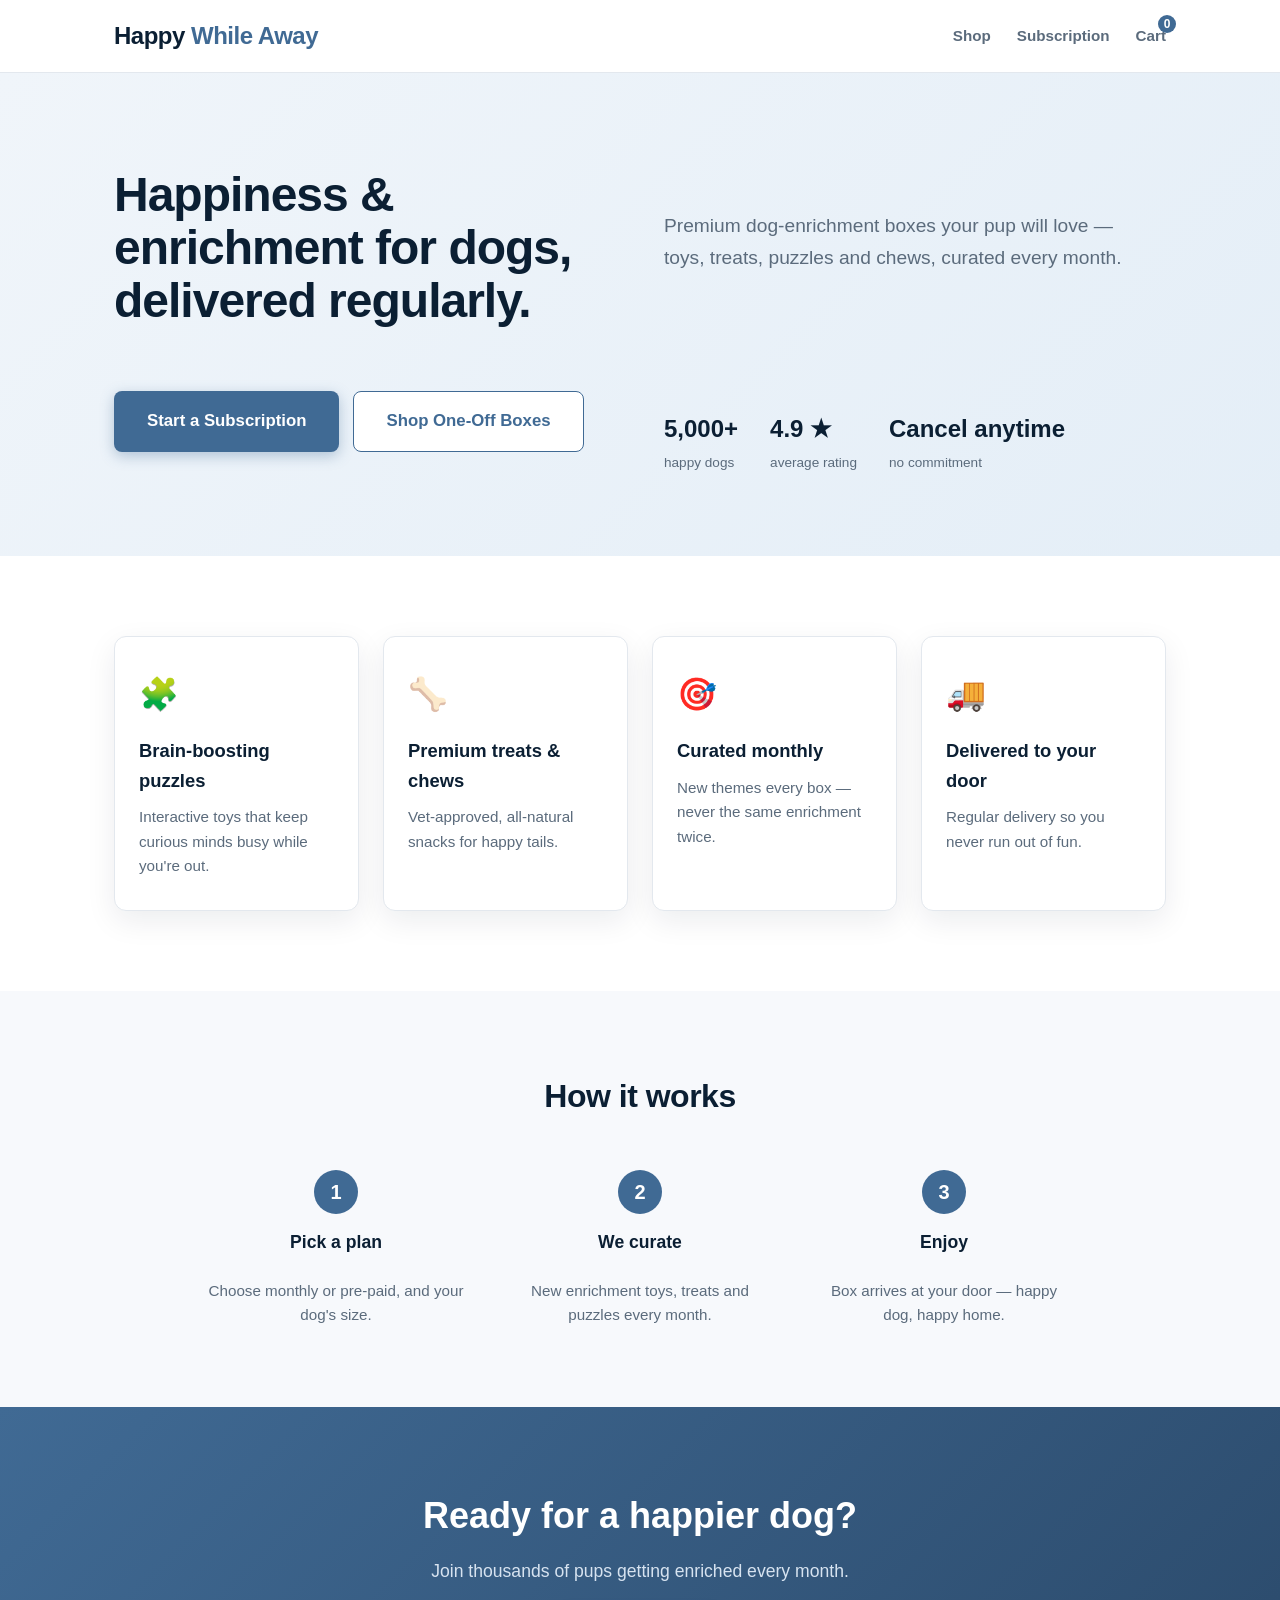
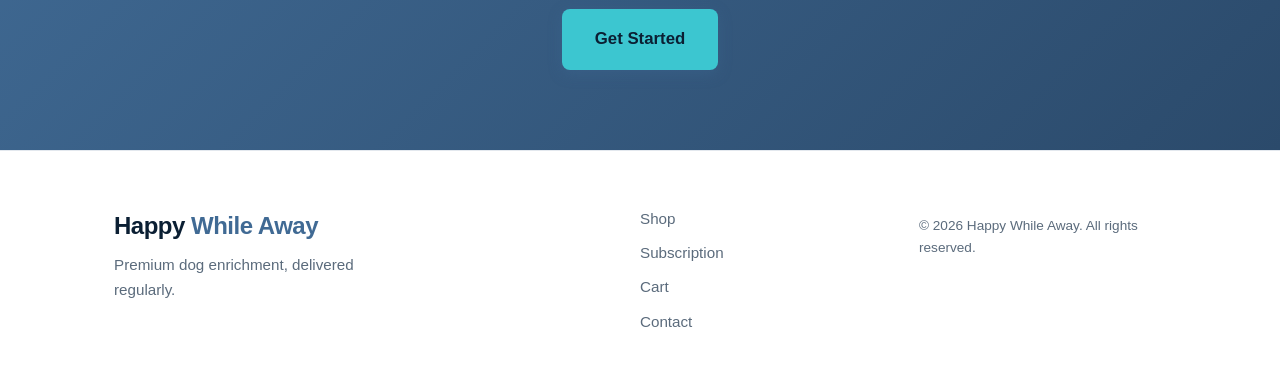
==== index.html @ de555816 "Initial website: Happy While Away dog enrichment e-commerce" ====
<!DOCTYPE html>
<html lang="en">
<head>
  <meta charset="UTF-8">
  <meta name="viewport" content="width=device-width, initial-scale=1.0">
  <title>Happy While Away | Premium Dog Enrichment Delivered</title>
  <link rel="stylesheet" href="css/style.css">
</head>
<body>
  <header class="site-header">
    <div class="container header-inner">
      <a href="index.html" class="brand">Happy <span class="brand-accent">While Away</span></a>
      <nav class="main-nav">
        <a href="shop.html">Shop</a>
        <a href="subscription.html">Subscription</a>
        <a href="cart.html" class="nav-cart" id="nav-cart">Cart <span id="cart-count">0</span></a>
        <button class="nav-toggle" id="nav-toggle" aria-label="Open menu">&#9776;</button>
      </nav>
    </div>
  </header>

  <section class="hero">
    <div class="container hero-inner">
      <h1>Happiness &amp; enrichment for dogs, delivered regularly.</h1>
      <p class="hero-sub">Premium dog-enrichment boxes your pup will love — toys, treats, puzzles and chews, curated every month.</p>
      <div class="hero-actions">
        <a href="subscription.html" class="btn btn-primary btn-large">Start a Subscription</a>
        <a href="shop.html" class="btn btn-outline btn-large">Shop One-Off Boxes</a>
      </div>
      <div class="hero-stats">
        <div><strong>5,000+</strong><span>happy dogs</span></div>
        <div><strong>4.9 ★</strong><span>average rating</span></div>
        <div><strong>Cancel anytime</strong><span>no commitment</span></div>
      </div>
    </div>
  </section>

  <section class="features">
    <div class="container">
      <div class="feature-grid">
        <div class="feature-card">
          <div class="feature-icon">🧩</div>
          <h3>Brain-boosting puzzles</h3>
          <p>Interactive toys that keep curious minds busy while you're out.</p>
        </div>
        <div class="feature-card">
          <div class="feature-icon">🦴</div>
          <h3>Premium treats &amp; chews</h3>
          <p>Vet-approved, all-natural snacks for happy tails.</p>
        </div>
        <div class="feature-card">
          <div class="feature-icon">🎯</div>
          <h3>Curated monthly</h3>
          <p>New themes every box — never the same enrichment twice.</p>
        </div>
        <div class="feature-card">
          <div class="feature-icon">🚚</div>
          <h3>Delivered to your door</h3>
          <p>Regular delivery so you never run out of fun.</p>
        </div>
      </div>
    </div>
  </section>

  <section class="how-it-works bg-light">
    <div class="container">
      <h2 class="section-title">How it works</h2>
      <div class="steps">
        <div class="step">
          <div class="step-num">1</div>
          <h3>Pick a plan</h3>
          <p>Choose monthly or pre-paid, and your dog's size.</p>
        </div>
        <div class="step">
          <div class="step-num">2</div>
          <h3>We curate</h3>
          <p>New enrichment toys, treats and puzzles every month.</p>
        </div>
        <div class="step">
          <div class="step-num">3</div>
          <h3>Enjoy</h3>
          <p>Box arrives at your door — happy dog, happy home.</p>
        </div>
      </div>
    </div>
  </section>

  <section class="cta-band">
    <div class="container cta-inner">
      <h2>Ready for a happier dog?</h2>
      <p>Join thousands of pups getting enriched every month.</p>
      <a href="subscription.html" class="btn btn-primary btn-large">Get Started</a>
    </div>
  </section>

  <footer class="site-footer">
    <div class="container footer-inner">
      <div class="footer-brand">
        <a href="index.html" class="brand">Happy <span class="brand-accent">While Away</span></a>
        <p>Premium dog enrichment, delivered regularly.</p>
      </div>
      <div class="footer-links">
        <div><a href="shop.html">Shop</a></div>
        <div><a href="subscription.html">Subscription</a></div>
        <div><a href="cart.html">Cart</a></div>
        <div><a href="#">Contact</a></div>
      </div>
      <div class="footer-copy">
        <p>&copy; 2026 Happy While Away. All rights reserved.</p>
      </div>
    </div>
  </footer>

  <script src="js/main.js"></script>
</body>
</html>
---- css/style.css ----
* { margin: 0; padding: 0; box-sizing: border-box; }
:root { --brand:#406a94; --brand-dark:#2b4a6b; --accent:#3cc6d0; --ink:#0b1f33; --muted:#5b6b7c; --bg:#f7f9fc; --card:#ffffff; --line:#e3e8ee; --success:#2e7d32; --radius:12px; --shadow:0 10px 30px rgba(11,31,51,0.08); }
html { scroll-behavior: smooth; }
body { font-family: -apple-system, BlinkMacSystemFont, "Segoe UI", Roboto, "Helvetica Neue", Arial, sans-serif; color: var(--ink); background: #fff; line-height: 1.6; }
a { color: inherit; text-decoration: none; }
.container { max-width: 1100px; margin: 0 auto; padding: 0 24px; }
.btn { display: inline-flex; align-items: center; justify-content: center; gap: 8px; padding: 14px 26px; border-radius: 8px; font-weight: 700; font-size: 1rem; cursor: pointer; border: 1px solid transparent; transition: transform .15s, box-shadow .15s, opacity .15s; }
.btn:active { transform: translateY(1px); }
.btn-primary { background: var(--brand); color: #fff; box-shadow: 0 4px 14px rgba(64,106,148,0.35); }
.btn-primary:hover { background: var(--brand-dark); }
.btn-outline { background: #fff; color: var(--brand); border-color: var(--brand); }
.btn-outline:hover { background: #eef2f7; }
.btn-large { padding: 16px 32px; font-size: 1.05rem; }

.site-header { position: sticky; top: 0; z-index: 50; background: rgba(255,255,255,0.92); backdrop-filter: blur(8px); border-bottom: 1px solid var(--line); }
.header-inner { display: flex; align-items: center; justify-content: space-between; height: 72px; }
.brand { font-size: 1.5rem; font-weight: 800; color: var(--ink); letter-spacing: -0.5px; }
.brand-accent { color: var(--brand); }
.main-nav { display: flex; align-items: center; gap: 26px; }
.main-nav a { font-weight: 600; font-size: 0.95rem; color: var(--muted); }
.main-nav a:hover { color: var(--brand); }
.nav-cart { font-weight: 700; color: var(--ink); position: relative; }
.nav-cart #cart-count { position: absolute; top: -9px; right: -10px; background: var(--brand); color: #fff; font-size: 0.75rem; width: 18px; height: 18px; border-radius: 50%; display: grid; place-items: center; font-weight: 800; }
.nav-toggle { display: none; background: none; border: none; font-size: 1.5rem; color: var(--ink); cursor: pointer; }

.hero { padding: 96px 0 64px; background: linear-gradient(135deg, #f0f5fa 0%, #e4eef7 100%); }
.hero-inner { display: grid; grid-template-columns: 1fr 1fr; gap: 48px; align-items: center; }
.hero h1 { font-size: 3rem; line-height: 1.1; font-weight: 800; letter-spacing: -1px; margin-bottom: 16px; }
.hero-sub { font-size: 1.2rem; color: var(--muted); max-width: 480px; margin-bottom: 28px; line-height: 1.7; }
.hero-actions { display: flex; gap: 14px; flex-wrap: wrap; margin-bottom: 40px; }
.hero-stats { display: flex; gap: 32px; }
.hero-stats div { display: flex; flex-direction: column; gap: 4px; }
.hero-stats strong { font-size: 1.5rem; color: var(--ink); }
.hero-stats span { font-size: 0.85rem; color: var(--muted); }

.features { padding: 80px 0; }
.feature-grid { display: grid; grid-template-columns: repeat(auto-fit, minmax(220px, 1fr)); gap: 24px; }
.feature-card { background: var(--card); border: 1px solid var(--line); border-radius: var(--radius); padding: 32px 24px; box-shadow: var(--shadow); }
.feature-icon { font-size: 2rem; margin-bottom: 16px; }
.feature-card h3 { font-size: 1.15rem; margin-bottom: 10px; color: var(--ink); }
.feature-card p { font-size: 0.95rem; color: var(--muted); }

.section-title { font-size: 2rem; font-weight: 800; text-align: center; margin-bottom: 48px; letter-spacing: -0.5px; }
.how-it-works { background: var(--bg); padding: 80px 0; }
.steps { display: flex; gap: 24px; justify-content: center; flex-wrap: wrap; }
.step { display: flex; flex-direction: column; align-items: center; gap: 14px; max-width: 280px; text-align: center; padding: 0 12px; }
.step-num { width: 44px; height: 44px; border-radius: 50%; background: var(--brand); color: #fff; display: grid; place-items: center; font-weight: 800; font-size: 1.25rem; }
.step h3 { font-size: 1.1rem; margin-bottom: 8px; color: var(--ink); }
.step p { font-size: 0.95rem; color: var(--muted); }

.cta-band { padding: 80px 0; text-align: center; background: linear-gradient(135deg, var(--brand) 0%, var(--brand-dark) 100%); color: #fff; }
.cta-band h2 { font-size: 2.25rem; font-weight: 800; margin-bottom: 12px; }
.cta-band p { font-size: 1.1rem; color: #d7e3f0; margin-bottom: 24px; }
.cta-band .btn { background: var(--accent); color: var(--ink); }
.cta-band .btn:hover { background: #34b3b8; }

.site-footer { padding: 56px 0 32px; border-top: 1px solid var(--line); color: var(--muted); }
.footer-inner { display: grid; grid-template-columns: 2fr 1fr 1fr; gap: 32px; }
.footer-brand .brand { font-size: 1.5rem; font-weight: 800; color: var(--ink); margin-bottom: 8px; display: inline-block; }
.footer-brand p { font-size: 0.95rem; color: var(--muted); max-width: 260px; }
.footer-links a { display: block; font-size: 0.95rem; margin-bottom: 10px; color: var(--muted); }
.footer-links a:hover { color: var(--brand); }
.footer-copy { font-size: 0.85rem; color: var(--muted); margin-top: 8px; }

@media (max-width: 768px) {
  .hero-inner { grid-template-columns: 1fr; gap: 32px; text-align: center; }
  .hero h1 { font-size: 2.25rem; }
  .hero-sub { margin: 0 auto 22px; }
  .hero-actions { justify-content: center; }
  .hero-stats { justify-content: center; gap: 24px; }
  .main-nav { position: fixed; inset: 72px 0 0 40%; background: #fff; border-bottom: 1px solid var(--line); border-right: 1px solid var(--line); box-shadow: var(--shadow); flex-direction: column; padding: 32px 24px; gap: 18px; transform: translateX(100%); transition: transform .25s; z-index: 60; }
  .main-nav.open { transform: translateX(0); }
  .nav-toggle { display: block; }
  .footer-inner { grid-template-columns: 1fr; gap: 28px; text-align: center; }
  .footer-brand { text-align: center; }
  .footer-links { display: flex; flex-direction: column; gap: 8px; align-items: center; }
  .footer-links a { display: inline; margin: 0 8px; }
}
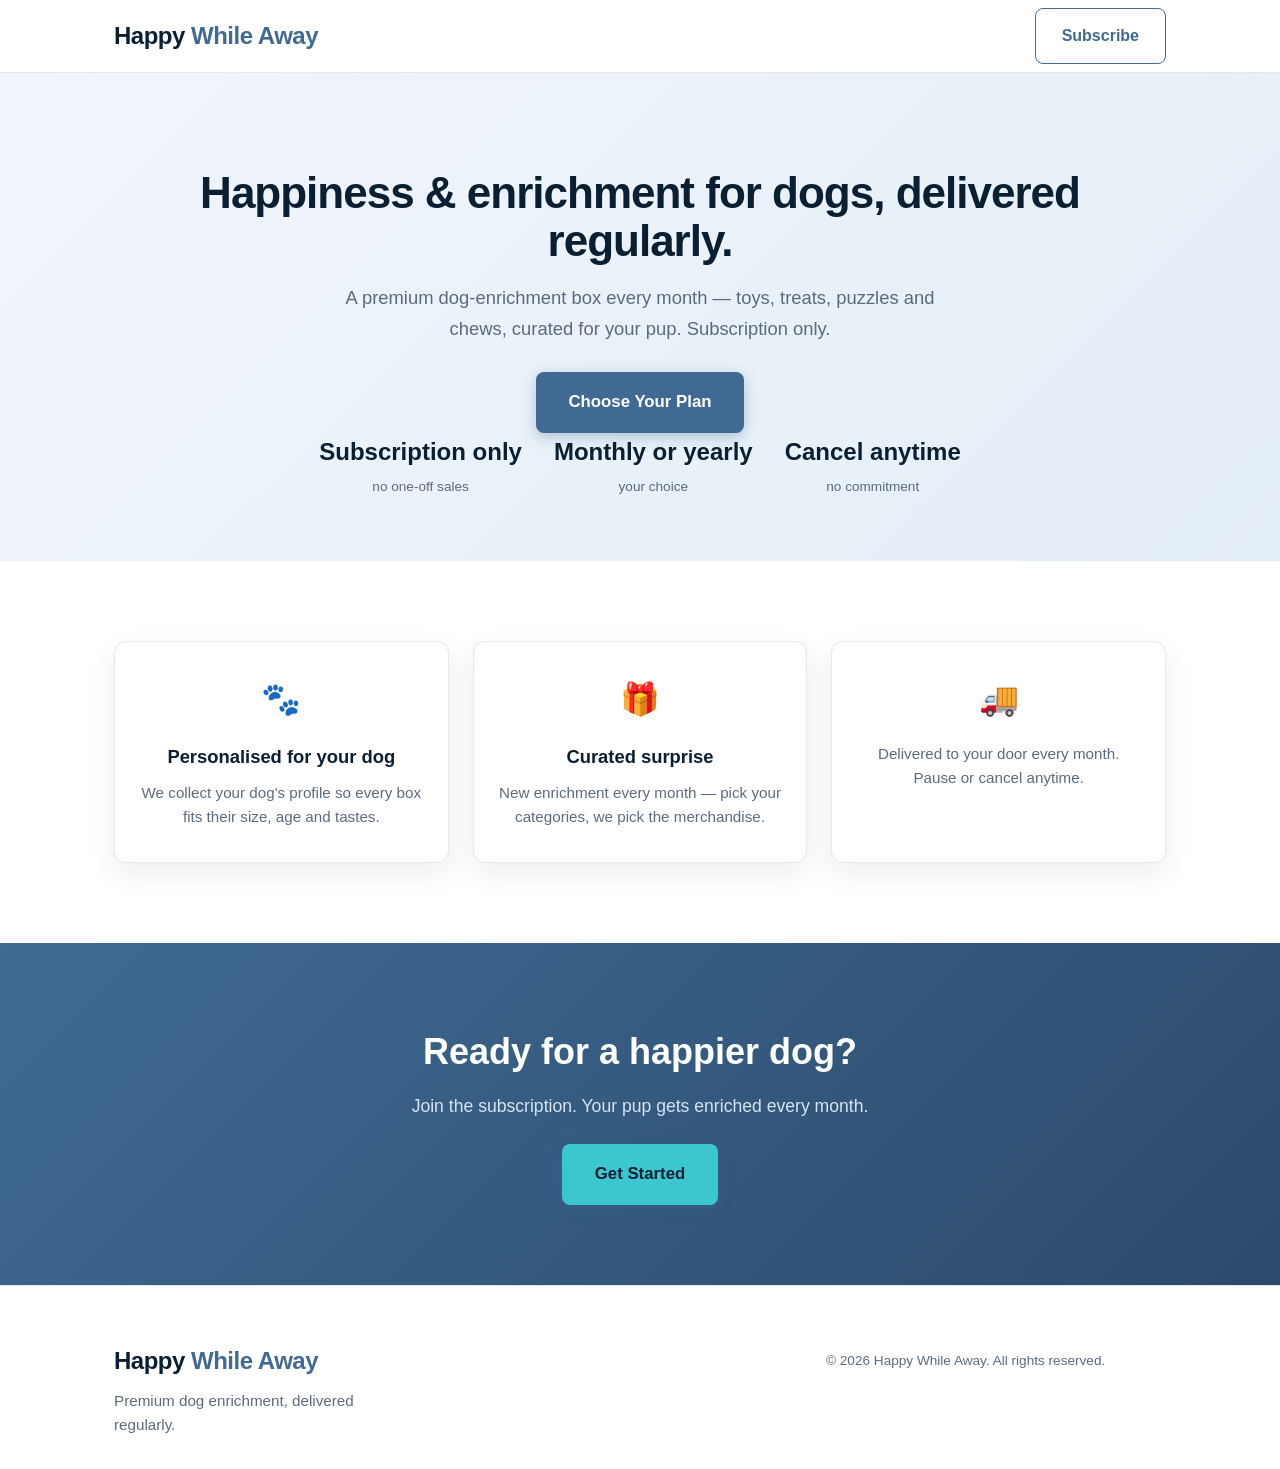
==== commit 8741c190: "Subscription-only dog enrichment e-commerce with plans, build-your-own box, and profile collection" ====
--- a/index.html
+++ b/index.html
@@ -3,33 +3,25 @@
 <head>
   <meta charset="UTF-8">
   <meta name="viewport" content="width=device-width, initial-scale=1.0">
-  <title>Happy While Away | Premium Dog Enrichment Delivered</title>
+  <title>Happy While Away | Dog Enrichment Subscription</title>
   <link rel="stylesheet" href="css/style.css">
 </head>
 <body>
   <header class="site-header">
     <div class="container header-inner">
       <a href="index.html" class="brand">Happy <span class="brand-accent">While Away</span></a>
-      <nav class="main-nav">
-        <a href="shop.html">Shop</a>
-        <a href="subscription.html">Subscription</a>
-        <a href="cart.html" class="nav-cart" id="nav-cart">Cart <span id="cart-count">0</span></a>
-        <button class="nav-toggle" id="nav-toggle" aria-label="Open menu">&#9776;</button>
-      </nav>
+      <a href="subscription.html" class="btn btn-outline">Subscribe</a>
     </div>
   </header>
 
   <section class="hero">
     <div class="container hero-inner">
       <h1>Happiness &amp; enrichment for dogs, delivered regularly.</h1>
-      <p class="hero-sub">Premium dog-enrichment boxes your pup will love — toys, treats, puzzles and chews, curated every month.</p>
-      <div class="hero-actions">
-        <a href="subscription.html" class="btn btn-primary btn-large">Start a Subscription</a>
-        <a href="shop.html" class="btn btn-outline btn-large">Shop One-Off Boxes</a>
-      </div>
+      <p class="hero-sub">A premium dog-enrichment box every month — toys, treats, puzzles and chews, curated for your pup. Subscription only.</p>
+      <a href="subscription.html" class="btn btn-primary btn-large">Choose Your Plan</a>
       <div class="hero-stats">
-        <div><strong>5,000+</strong><span>happy dogs</span></div>
-        <div><strong>4.9 ★</strong><span>average rating</span></div>
+        <div><strong>Subscription only</strong><span>no one-off sales</span></div>
+        <div><strong>Monthly or yearly</strong><span>your choice</span></div>
         <div><strong>Cancel anytime</strong><span>no commitment</span></div>
       </div>
     </div>
@@ -39,47 +31,18 @@
     <div class="container">
       <div class="feature-grid">
         <div class="feature-card">
-          <div class="feature-icon">🧩</div>
-          <h3>Brain-boosting puzzles</h3>
-          <p>Interactive toys that keep curious minds busy while you're out.</p>
+          <div class="feature-icon">🐾</div>
+          <h3>Personalised for your dog</h3>
+          <p>We collect your dog's profile so every box fits their size, age and tastes.</p>
         </div>
         <div class="feature-card">
-          <div class="feature-icon">🦴</div>
-          <h3>Premium treats &amp; chews</h3>
-          <p>Vet-approved, all-natural snacks for happy tails.</p>
-        </div>
-        <div class="feature-card">
-          <div class="feature-icon">🎯</div>
-          <h3>Curated monthly</h3>
-          <p>New themes every box — never the same enrichment twice.</p>
+          <div class="feature-icon">🎁</div>
+          <h3>Curated surprise</h3>
+          <p>New enrichment every month — pick your categories, we pick the merchandise.</p>
         </div>
         <div class="feature-card">
           <div class="feature-icon">🚚</div>
-          <h3>Delivered to your door</h3>
-          <p>Regular delivery so you never run out of fun.</p>
-        </div>
-      </div>
-    </div>
-  </section>
-
-  <section class="how-it-works bg-light">
-    <div class="container">
-      <h2 class="section-title">How it works</h2>
-      <div class="steps">
-        <div class="step">
-          <div class="step-num">1</div>
-          <h3>Pick a plan</h3>
-          <p>Choose monthly or pre-paid, and your dog's size.</p>
-        </div>
-        <div class="step">
-          <div class="step-num">2</div>
-          <h3>We curate</h3>
-          <p>New enrichment toys, treats and puzzles every month.</p>
-        </div>
-        <div class="step">
-          <div class="step-num">3</div>
-          <h3>Enjoy</h3>
-          <p>Box arrives at your door — happy dog, happy home.</p>
+          <p>Delivered to your door every month. Pause or cancel anytime.</p>
         </div>
       </div>
     </div>
@@ -88,7 +51,7 @@
   <section class="cta-band">
     <div class="container cta-inner">
       <h2>Ready for a happier dog?</h2>
-      <p>Join thousands of pups getting enriched every month.</p>
+      <p>Join the subscription. Your pup gets enriched every month.</p>
       <a href="subscription.html" class="btn btn-primary btn-large">Get Started</a>
     </div>
   </section>
@@ -99,18 +62,10 @@
         <a href="index.html" class="brand">Happy <span class="brand-accent">While Away</span></a>
         <p>Premium dog enrichment, delivered regularly.</p>
       </div>
-      <div class="footer-links">
-        <div><a href="shop.html">Shop</a></div>
-        <div><a href="subscription.html">Subscription</a></div>
-        <div><a href="cart.html">Cart</a></div>
-        <div><a href="#">Contact</a></div>
-      </div>
       <div class="footer-copy">
         <p>&copy; 2026 Happy While Away. All rights reserved.</p>
       </div>
     </div>
   </footer>
-
-  <script src="js/main.js"></script>
 </body>
 </html>
--- a/css/style.css
+++ b/css/style.css
@@ -16,38 +16,25 @@
 .header-inner { display: flex; align-items: center; justify-content: space-between; height: 72px; }
 .brand { font-size: 1.5rem; font-weight: 800; color: var(--ink); letter-spacing: -0.5px; }
 .brand-accent { color: var(--brand); }
-.main-nav { display: flex; align-items: center; gap: 26px; }
-.main-nav a { font-weight: 600; font-size: 0.95rem; color: var(--muted); }
-.main-nav a:hover { color: var(--brand); }
-.nav-cart { font-weight: 700; color: var(--ink); position: relative; }
-.nav-cart #cart-count { position: absolute; top: -9px; right: -10px; background: var(--brand); color: #fff; font-size: 0.75rem; width: 18px; height: 18px; border-radius: 50%; display: grid; place-items: center; font-weight: 800; }
-.nav-toggle { display: none; background: none; border: none; font-size: 1.5rem; color: var(--ink); cursor: pointer; }
 
 .hero { padding: 96px 0 64px; background: linear-gradient(135deg, #f0f5fa 0%, #e4eef7 100%); }
-.hero-inner { display: grid; grid-template-columns: 1fr 1fr; gap: 48px; align-items: center; }
-.hero h1 { font-size: 3rem; line-height: 1.1; font-weight: 800; letter-spacing: -1px; margin-bottom: 16px; }
-.hero-sub { font-size: 1.2rem; color: var(--muted); max-width: 480px; margin-bottom: 28px; line-height: 1.7; }
-.hero-actions { display: flex; gap: 14px; flex-wrap: wrap; margin-bottom: 40px; }
-.hero-stats { display: flex; gap: 32px; }
+.hero-inner { text-align: center; }
+.hero h1 { font-size: 2.75rem; line-height: 1.1; font-weight: 800; letter-spacing: -1px; margin-bottom: 16px; }
+.hero-sub { font-size: 1.15rem; color: var(--muted); max-width: 640px; margin: 0 auto 28px; line-height: 1.7; }
+.hero-actions { display: flex; gap: 14px; justify-content: center; flex-wrap: wrap; margin-bottom: 40px; }
+.hero-stats { display: flex; gap: 32px; justify-content: center; flex-wrap: wrap; }
 .hero-stats div { display: flex; flex-direction: column; gap: 4px; }
 .hero-stats strong { font-size: 1.5rem; color: var(--ink); }
 .hero-stats span { font-size: 0.85rem; color: var(--muted); }
 
 .features { padding: 80px 0; }
-.feature-grid { display: grid; grid-template-columns: repeat(auto-fit, minmax(220px, 1fr)); gap: 24px; }
-.feature-card { background: var(--card); border: 1px solid var(--line); border-radius: var(--radius); padding: 32px 24px; box-shadow: var(--shadow); }
+.feature-grid { display: grid; grid-template-columns: repeat(auto-fit, minmax(240px, 1fr)); gap: 24px; }
+.feature-card { background: var(--card); border: 1px solid var(--line); border-radius: var(--radius); padding: 32px 24px; box-shadow: var(--shadow); text-align: center; }
 .feature-icon { font-size: 2rem; margin-bottom: 16px; }
 .feature-card h3 { font-size: 1.15rem; margin-bottom: 10px; color: var(--ink); }
 .feature-card p { font-size: 0.95rem; color: var(--muted); }
 
 .section-title { font-size: 2rem; font-weight: 800; text-align: center; margin-bottom: 48px; letter-spacing: -0.5px; }
-.how-it-works { background: var(--bg); padding: 80px 0; }
-.steps { display: flex; gap: 24px; justify-content: center; flex-wrap: wrap; }
-.step { display: flex; flex-direction: column; align-items: center; gap: 14px; max-width: 280px; text-align: center; padding: 0 12px; }
-.step-num { width: 44px; height: 44px; border-radius: 50%; background: var(--brand); color: #fff; display: grid; place-items: center; font-weight: 800; font-size: 1.25rem; }
-.step h3 { font-size: 1.1rem; margin-bottom: 8px; color: var(--ink); }
-.step p { font-size: 0.95rem; color: var(--muted); }
-
 .cta-band { padding: 80px 0; text-align: center; background: linear-gradient(135deg, var(--brand) 0%, var(--brand-dark) 100%); color: #fff; }
 .cta-band h2 { font-size: 2.25rem; font-weight: 800; margin-bottom: 12px; }
 .cta-band p { font-size: 1.1rem; color: #d7e3f0; margin-bottom: 24px; }
@@ -55,24 +42,82 @@
 .cta-band .btn:hover { background: #34b3b8; }
 
 .site-footer { padding: 56px 0 32px; border-top: 1px solid var(--line); color: var(--muted); }
-.footer-inner { display: grid; grid-template-columns: 2fr 1fr 1fr; gap: 32px; }
+.footer-inner { display: grid; grid-template-columns: 2fr 1fr; gap: 32px; }
 .footer-brand .brand { font-size: 1.5rem; font-weight: 800; color: var(--ink); margin-bottom: 8px; display: inline-block; }
 .footer-brand p { font-size: 0.95rem; color: var(--muted); max-width: 260px; }
-.footer-links a { display: block; font-size: 0.95rem; margin-bottom: 10px; color: var(--muted); }
-.footer-links a:hover { color: var(--brand); }
 .footer-copy { font-size: 0.85rem; color: var(--muted); margin-top: 8px; }
 
+/* Subscription page */
+.sub-hero { background: var(--bg); padding: 56px 0 40px; text-align: center; }
+.sub-hero h1 { font-size: 2rem; font-weight: 800; margin-bottom: 8px; letter-spacing: -0.5px; }
+.sub-hero p { color: var(--muted); font-size: 1.05rem; }
+
+.plans { padding: 64px 0; }
+.plan-toggle { display: flex; gap: 10px; justify-content: center; margin-bottom: 32px; }
+.plan-toggle button { padding: 8px 16px; border: 1px solid var(--line); background: #fff; border-radius: 6px; font-size: 0.9rem; cursor: pointer; color: var(--muted); font-weight: 600; }
+.plan-toggle button.active { background: var(--brand); color: #fff; border-color: var(--brand); }
+
+.plan-grid { display: grid; grid-template-columns: repeat(auto-fit, minmax(260px, 1fr)); gap: 24px; margin-bottom: 64px; }
+.plan-card { border: 1px solid var(--line); border-radius: var(--radius); padding: 28px 22px; background: var(--card); box-shadow: var(--shadow); display: flex; flex-direction: column; }
+.plan-card.featured { border-color: var(--brand); background: #f0f5fa; position: relative; }
+.plan-card .badge { position: absolute; top: -10px; left: 20px; background: var(--brand); color: #fff; font-size: 0.75rem; font-weight: 800; padding: 4px 10px; border-radius: 20px; text-transform: uppercase; letter-spacing: 0.5px; }
+.plan-header { margin-bottom: 16px; }
+.plan-name { font-size: 1.25rem; font-weight: 800; color: var(--ink); }
+.plan-price { font-size: 1.75rem; font-weight: 800; color: var(--brand); margin: 6px 0 2px; }
+.plan-period { font-size: 0.85rem; color: var(--muted); }
+.plan-desc { font-size: 0.9rem; color: var(--muted); margin-bottom: 16px; flex: 1; }
+.plan-features { list-style: none; padding: 0; margin: 16px 0 22px; }
+.plan-features li { font-size: 0.88rem; color: var(--ink); margin-bottom: 6px; padding-left: 20px; position: relative; }
+.plan-features li:before { content: "✓"; position: absolute; left: 0; color: var(--brand); font-weight: 800; }
+.plan-btn { width: 100%; }
+
+/* Build your own */
+.build-your-own { padding: 64px 0; background: var(--bg); }
+.byo-header { text-align: center; margin-bottom: 32px; }
+.byo-header h2 { font-size: 1.75rem; font-weight: 800; margin-bottom: 10px; }
+.byo-header p { color: var(--muted); }
+.byo-price { font-size: 1.5rem; font-weight: 800; color: var(--brand); text-align: center; margin-bottom: 8px; }
+.byo-rules { text-align: center; color: var(--muted); font-size: 0.9rem; margin-bottom: 32px; }
+.categories { display: grid; grid-template-columns: repeat(auto-fit, minmax(200px, 1fr)); gap: 16px; margin-bottom: 24px; }
+.category { border: 2px solid var(--line); border-radius: var(--radius); padding: 20px 16px; text-align: center; cursor: pointer; transition: all .15s; background: #fff; }
+.category input { display: none; }
+.category.selected { border-color: var(--brand); background: #eef6fb; }
+.category.selected .cat-name { color: var(--brand); }
+.cat-icon { font-size: 2rem; margin-bottom: 10px; display: block; }
+.cat-name { font-weight: 800; font-size: 1.1rem; color: var(--ink); display: block; margin-bottom: 6px; }
+.cat-desc { font-size: 0.85rem; color: var(--muted); }
+.byo-count { text-align: center; color: var(--brand-dark); font-weight: 700; margin-bottom: 20px; }
+
+/* Profile form */
+.profile { padding: 64px 0; }
+.profile-card { max-width: 700px; margin: 0 auto; background: var(--card); border: 1px solid var(--line); border-radius: var(--radius); padding: 32px; box-shadow: var(--shadow); }
+.form-section { margin-bottom: 28px; }
+.form-section h3 { font-size: 1.15rem; font-weight: 800; margin-bottom: 16px; color: var(--ink); display: flex; align-items: center; gap: 8px; }
+.form-grid { display: grid; grid-template-columns: repeat(auto-fit, minmax(200px, 1fr)); gap: 14px; }
+.form-field { display: flex; flex-direction: column; gap: 6px; }
+.form-field label { font-size: 0.88rem; font-weight: 700; color: var(--ink); }
+.form-field input, .form-field select, .form-field textarea { padding: 11px 14px; border: 1px solid var(--line); border-radius: 8px; font-size: 0.95rem; color: var(--ink); background: #fff; }
+.form-field input:focus, .form-field select:focus, .form-field textarea:focus { outline: none; border-color: var(--brand); }
+.form-field.full { grid-column: 1 / -1; }
+.form-field textarea { resize: vertical; min-height: 90px; }
+.hint { font-size: 0.8rem; color: var(--muted); margin-top: 4px; }
+
+.submit-bar { text-align: center; margin-top: 34px; }
+#subscribe-btn { width: auto; }
+
+.order-success { text-align: center; padding: 40px 20px; }
+.order-success .success-icon { font-size: 3rem; margin-bottom: 16px; display: block; }
+.order-success h2 { font-size: 1.75rem; font-weight: 800; margin-bottom: 10px; }
+.order-success p { color: var(--muted); margin-bottom: 24px; }
+.order-summary { background: #f0f7fb; border: 1px solid var(--line); border-radius: var(--radius); padding: 22px; max-width: 480px; margin: 0 auto 24px; }
+.order-summary .row { display: flex; justify-content: space-between; padding: 8px 0; border-bottom: 1px solid var(--line); font-size: 0.95rem; color: var(--ink); }
+.order-summary .row:last-child { border: none; font-weight: 800; font-size: 1.05rem; color: var(--brand); margin-top: 8px; padding-top: 10px; border-top: 1px solid var(--line); }
+
+.error-msg { color: #d32f2f; font-size: 0.9rem; margin-top: 8px; display: none; }
+
 @media (max-width: 768px) {
-  .hero-inner { grid-template-columns: 1fr; gap: 32px; text-align: center; }
-  .hero h1 { font-size: 2.25rem; }
-  .hero-sub { margin: 0 auto 22px; }
-  .hero-actions { justify-content: center; }
-  .hero-stats { justify-content: center; gap: 24px; }
-  .main-nav { position: fixed; inset: 72px 0 0 40%; background: #fff; border-bottom: 1px solid var(--line); border-right: 1px solid var(--line); box-shadow: var(--shadow); flex-direction: column; padding: 32px 24px; gap: 18px; transform: translateX(100%); transition: transform .25s; z-index: 60; }
-  .main-nav.open { transform: translateX(0); }
-  .nav-toggle { display: block; }
+  .hero h1 { font-size: 2rem; }
+  .plan-grid { grid-template-columns: 1fr; }
   .footer-inner { grid-template-columns: 1fr; gap: 28px; text-align: center; }
   .footer-brand { text-align: center; }
-  .footer-links { display: flex; flex-direction: column; gap: 8px; align-items: center; }
-  .footer-links a { display: inline; margin: 0 8px; }
 }
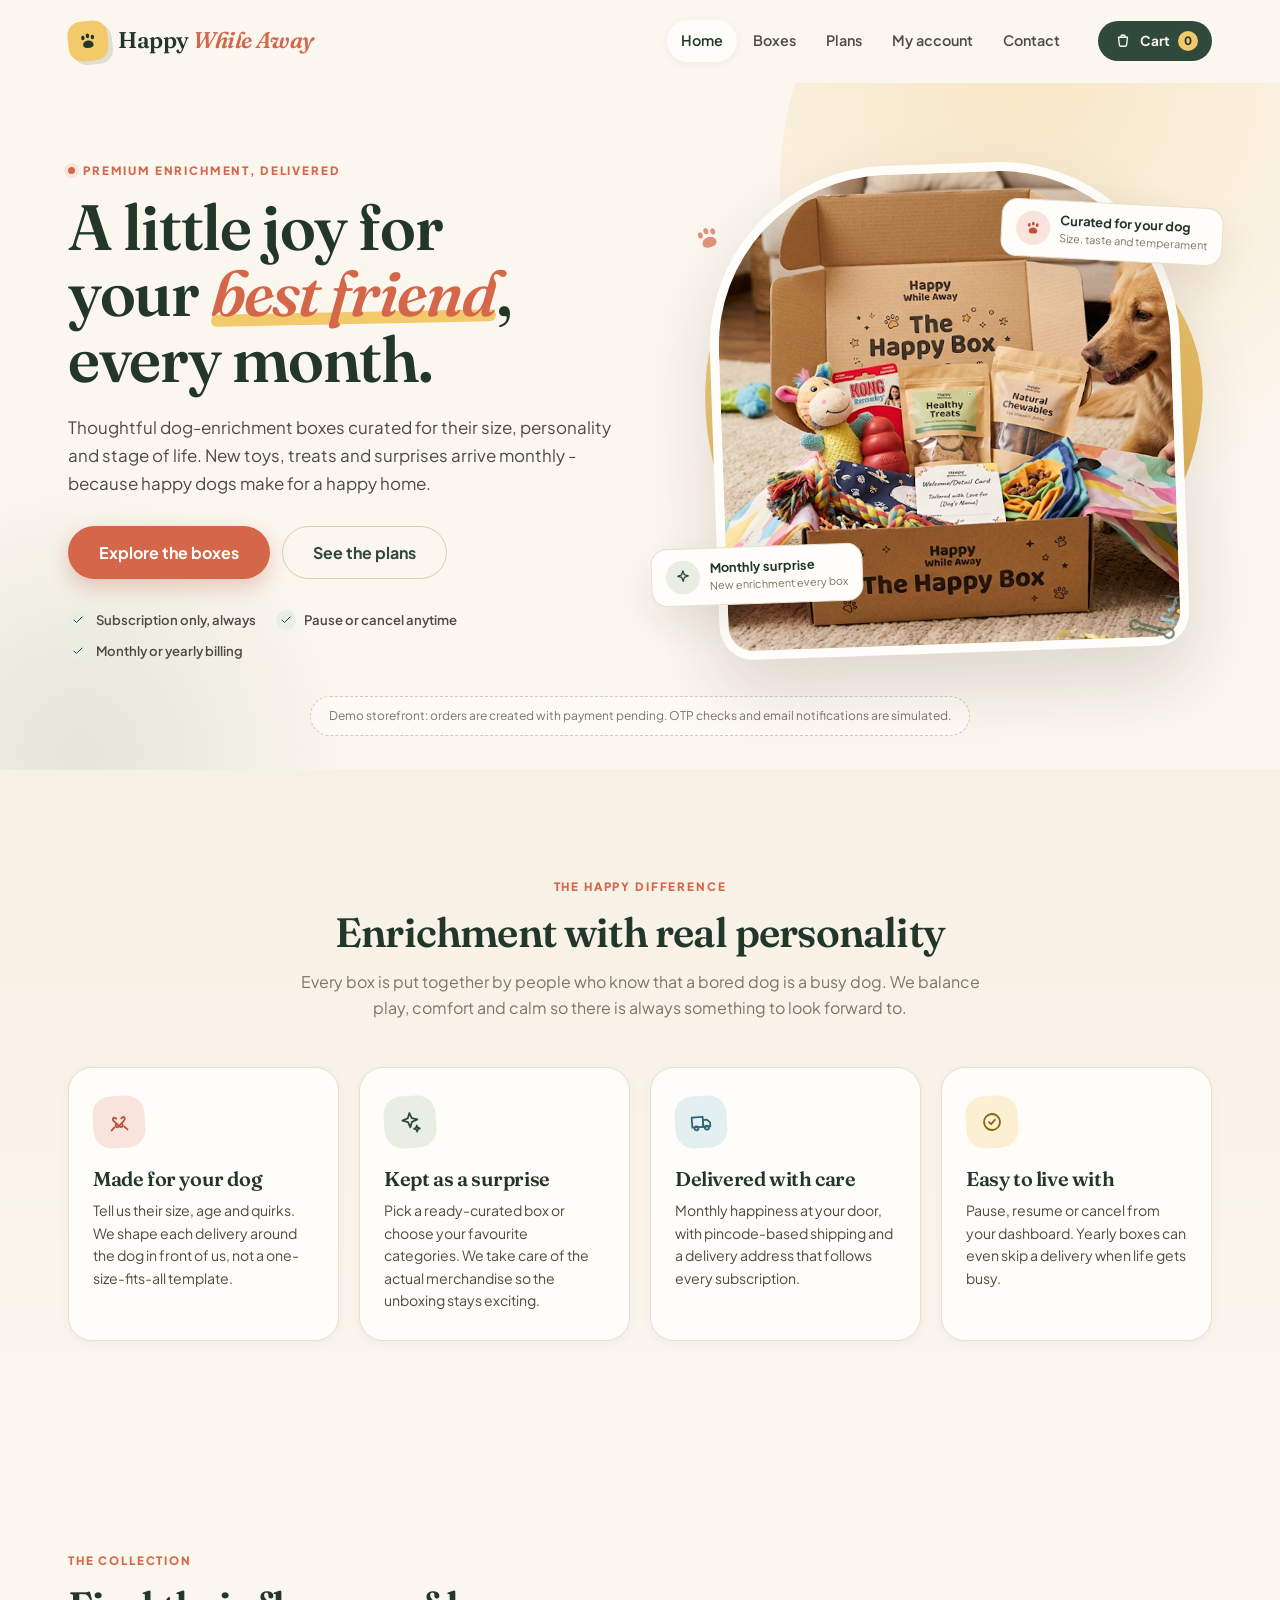
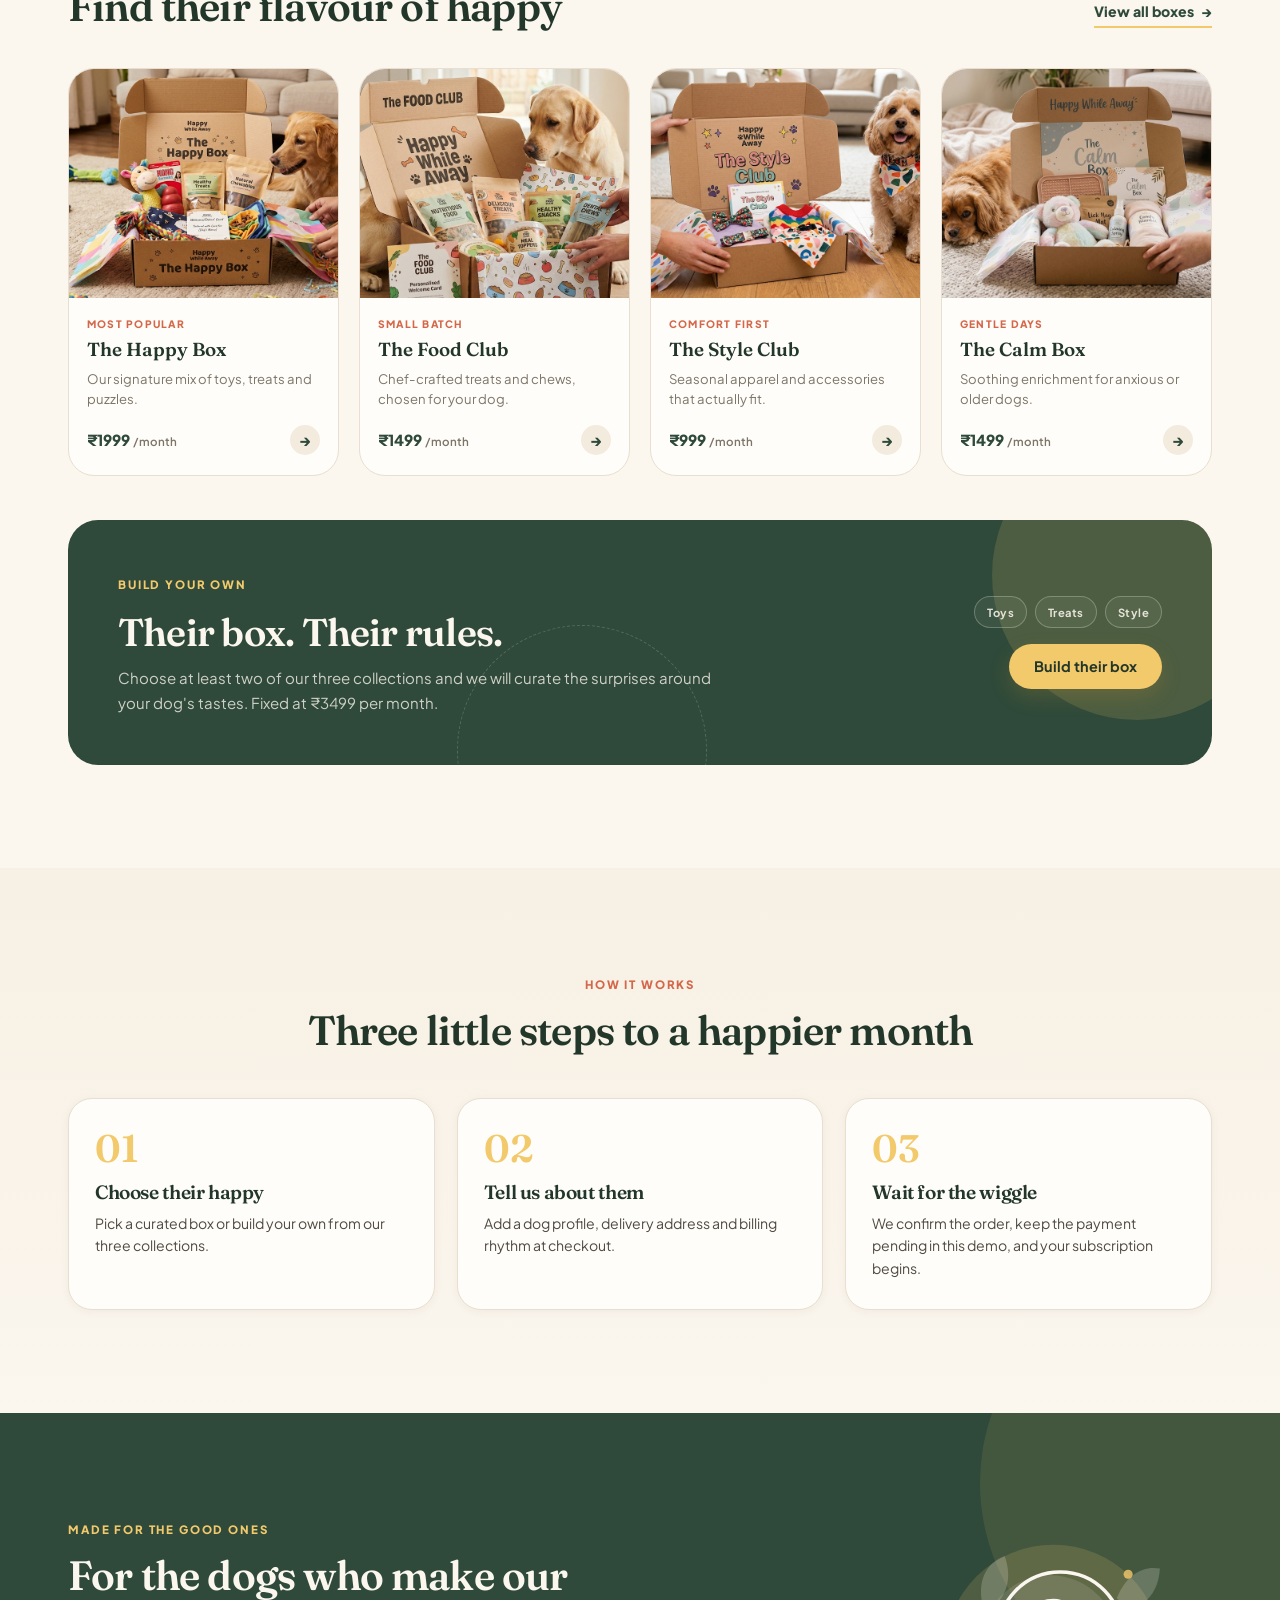
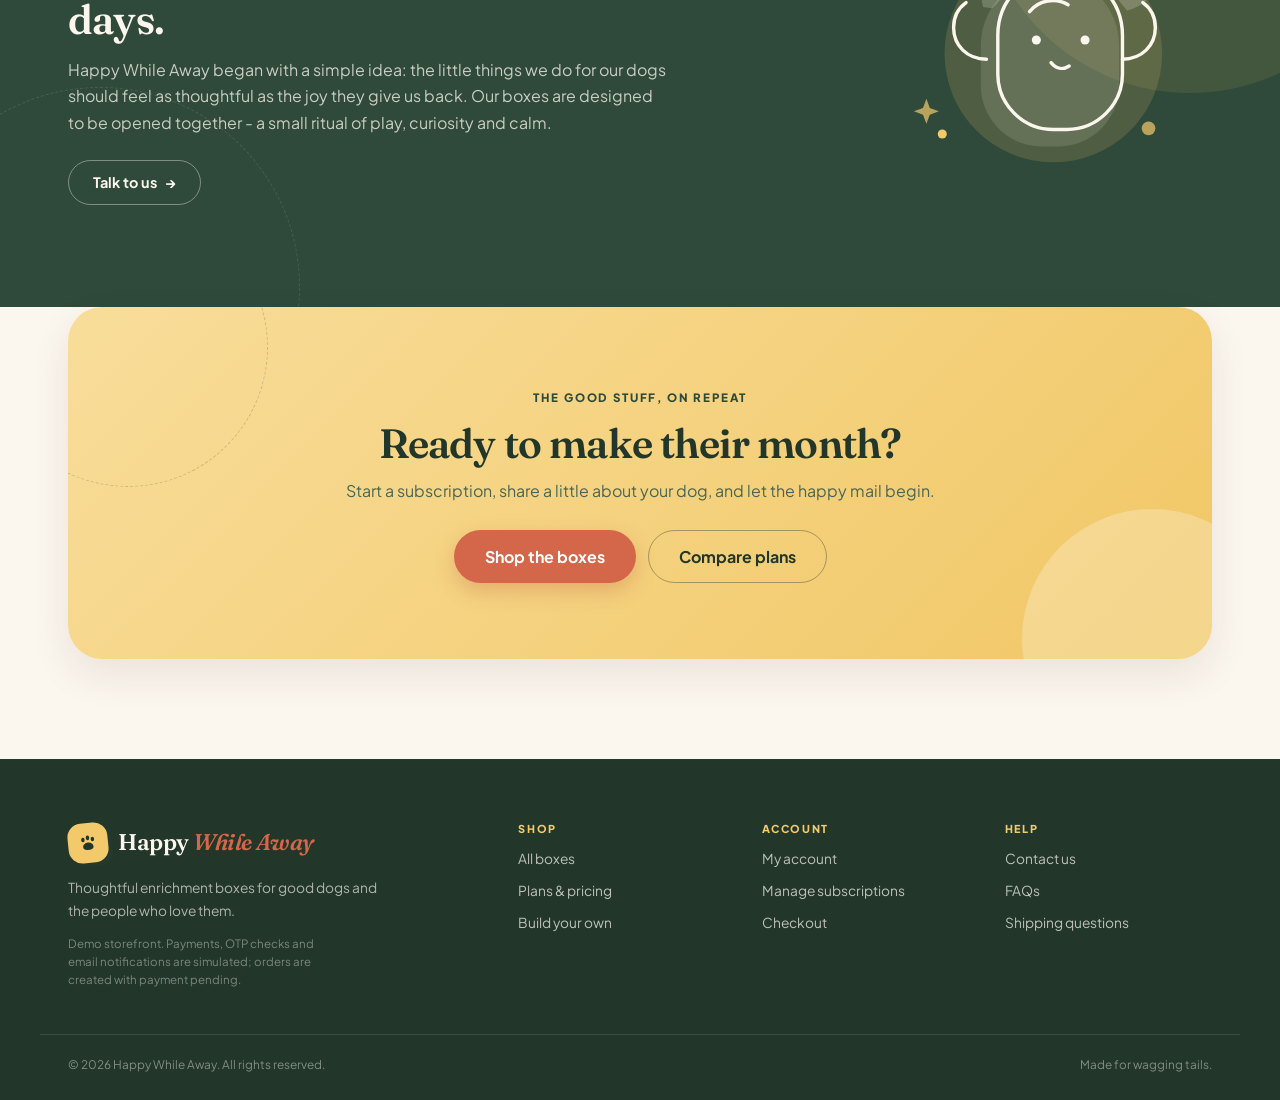
==== commit 30771d65: "Redesign storefront and fix cart, checkout, account flows" ====
--- a/index.html
+++ b/index.html
@@ -3,69 +3,273 @@
 <head>
   <meta charset="UTF-8">
   <meta name="viewport" content="width=device-width, initial-scale=1.0">
+  <meta name="theme-color" content="#fbf6ee">
+  <meta name="description" content="Happy While Away creates thoughtful monthly enrichment boxes for dogs - curated toys, treats, puzzles and comfort, delivered with care.">
   <title>Happy While Away | Dog Enrichment Subscription</title>
   <link rel="stylesheet" href="css/style.css">
+  <script src="js/cart.js"></script>
+  <script src="js/ui.js" defer></script>
 </head>
 <body>
+  <a class="skip-link" href="#main">Skip to content</a>
   <header class="site-header">
     <div class="container header-inner">
-      <a href="index.html" class="brand">Happy <span class="brand-accent">While Away</span></a>
-      <a href="subscription.html" class="btn btn-outline">Subscribe</a>
+      <a class="brand" href="index.html" aria-label="Happy While Away home">
+        <span class="brand-mark" aria-hidden="true"><svg viewBox="0 0 24 24" fill="currentColor"><ellipse cx="6.8" cy="8.2" rx="1.9" ry="2.5"/><ellipse cx="12" cy="6.4" rx="1.9" ry="2.5"/><ellipse cx="17.2" cy="8.2" rx="1.9" ry="2.5"/><path d="M12 11.4c-3.1 0-5.7 2.1-5.7 4.7 0 2 1.8 3.4 4.2 3.4h3c2.4 0 4.2-1.4 4.2-3.4 0-2.6-2.6-4.7-5.7-4.7z"/></svg></span>
+        <span class="brand-text">Happy <em>While Away</em></span>
+      </a>
+      <nav class="main-nav" id="mainNav" aria-label="Primary navigation">
+        <a href="index.html" class="active">Home</a>
+        <a href="products.html">Boxes</a>
+        <a href="subscription.html">Plans</a>
+        <a href="account.html">My account</a>
+        <a href="contact.html">Contact</a>
+      </nav>
+      <div class="header-actions">
+        <button class="cart-open-btn" id="cartOpenBtn" type="button" aria-label="Open shopping cart">
+          <svg viewBox="0 0 24 24" fill="none" stroke="currentColor" stroke-width="1.8" stroke-linecap="round" stroke-linejoin="round" aria-hidden="true"><path d="M6 7h12l-1.2 10.2a2 2 0 0 1-2 1.8H9.2a2 2 0 0 1-2-1.8L6 7z"/><path d="M9 7a3 3 0 0 1 6 0"/></svg>
+          <span class="cart-label">Cart</span>
+          <span class="cart-badge" id="hwaCartBadge">0</span>
+        </button>
+        <button class="nav-toggle" id="navToggle" type="button" aria-expanded="false" aria-controls="mainNav" aria-label="Open menu"><span></span><span></span><span></span></button>
+      </div>
     </div>
   </header>
 
-  <section class="hero">
-    <div class="container hero-inner">
-      <h1>Happiness &amp; enrichment for dogs, delivered regularly.</h1>
-      <p class="hero-sub">A premium dog-enrichment box every month — toys, treats, puzzles and chews, curated for your pup. Subscription only.</p>
-      <a href="subscription.html" class="btn btn-primary btn-large">Choose Your Plan</a>
-      <div class="hero-stats">
-        <div><strong>Subscription only</strong><span>no one-off sales</span></div>
-        <div><strong>Monthly or yearly</strong><span>your choice</span></div>
-        <div><strong>Cancel anytime</strong><span>no commitment</span></div>
+  <main id="main">
+    <section class="home-hero">
+      <div class="container home-hero-grid">
+        <div class="hero-copy">
+          <span class="eyebrow"><span class="eyebrow-dot" aria-hidden="true"></span> Premium enrichment, delivered</span>
+          <h1>A little joy for your <span class="underline-word">best friend</span>, every month.</h1>
+          <p class="hero-lede">Thoughtful dog-enrichment boxes curated for their size, personality and stage of life. New toys, treats and surprises arrive monthly - because happy dogs make for a happy home.</p>
+          <div class="hero-cta">
+            <a class="btn btn-primary btn-large" href="products.html">Explore the boxes</a>
+            <a class="btn btn-outline btn-large" href="subscription.html">See the plans</a>
+          </div>
+          <ul class="hero-trust">
+            <li><span class="trust-icon" aria-hidden="true"><svg viewBox="0 0 24 24" fill="none" stroke="currentColor" stroke-width="2" stroke-linecap="round" stroke-linejoin="round"><path d="M4 12l5 5L20 6"/></svg></span>Subscription only, always</li>
+            <li><span class="trust-icon" aria-hidden="true"><svg viewBox="0 0 24 24" fill="none" stroke="currentColor" stroke-width="2" stroke-linecap="round" stroke-linejoin="round"><path d="M4 12l5 5L20 6"/></svg></span>Pause or cancel anytime</li>
+            <li><span class="trust-icon" aria-hidden="true"><svg viewBox="0 0 24 24" fill="none" stroke="currentColor" stroke-width="2" stroke-linecap="round" stroke-linejoin="round"><path d="M4 12l5 5L20 6"/></svg></span>Monthly or yearly billing</li>
+          </ul>
+        </div>
+        <div class="hero-visual">
+          <div class="hero-shape" aria-hidden="true"></div>
+          <figure class="hero-photo">
+            <img src="The%20Happy%20box.webp" alt="The Happy Box, a curated dog enrichment subscription box" width="640" height="640">
+          </figure>
+          <div class="float-card float-card-top">
+            <span class="float-icon" aria-hidden="true"><svg viewBox="0 0 24 24" fill="currentColor"><ellipse cx="6.8" cy="8.2" rx="1.9" ry="2.5"/><ellipse cx="12" cy="6.4" rx="1.9" ry="2.5"/><ellipse cx="17.2" cy="8.2" rx="1.9" ry="2.5"/><path d="M12 11.4c-3.1 0-5.7 2.1-5.7 4.7 0 2 1.8 3.4 4.2 3.4h3c2.4 0 4.2-1.4 4.2-3.4 0-2.6-2.6-4.7-5.7-4.7z"/></svg></span>
+            <span><strong>Curated for your dog</strong><small>Size, taste and temperament</small></span>
+          </div>
+          <div class="float-card float-card-bottom">
+            <span class="float-spark" aria-hidden="true"><svg viewBox="0 0 24 24" fill="none" stroke="currentColor" stroke-width="1.8" stroke-linecap="round" stroke-linejoin="round"><path d="M12 3l1.8 5.2L19 10l-5.2 1.8L12 17l-1.8-5.2L5 10l5.2-1.8L12 3z"/></svg></span>
+            <span><strong>Monthly surprise</strong><small>New enrichment every box</small></span>
+          </div>
+          <span class="hero-doodle hero-doodle-paw" aria-hidden="true"><svg viewBox="0 0 24 24" fill="currentColor"><ellipse cx="6.8" cy="8.2" rx="1.9" ry="2.5"/><ellipse cx="12" cy="6.4" rx="1.9" ry="2.5"/><ellipse cx="17.2" cy="8.2" rx="1.9" ry="2.5"/><path d="M12 11.4c-3.1 0-5.7 2.1-5.7 4.7 0 2 1.8 3.4 4.2 3.4h3c2.4 0 4.2-1.4 4.2-3.4 0-2.6-2.6-4.7-5.7-4.7z"/></svg></span>
+          <span class="hero-doodle hero-doodle-bone" aria-hidden="true"><svg viewBox="0 0 48 24" fill="none" stroke="currentColor" stroke-width="2.2" stroke-linecap="round"><path d="M9 8a4 4 0 1 0 0 8c2 0 3-1 4-2h22c1 1 2 2 4 2a4 4 0 1 0 0-8c-2 0-3 1-4 2H13c-1-1-2-2-4-2z"/></svg></span>
+        </div>
+      </div>
+      <div class="container">
+        <p class="demo-strip">Demo storefront: orders are created with payment pending. OTP checks and email notifications are simulated.</p>
+      </div>
+    </section>
+
+    <section class="section section-cream">
+      <div class="container">
+        <div class="section-head reveal">
+          <span class="eyebrow">The happy difference</span>
+          <h2>Enrichment with real personality</h2>
+          <p>Every box is put together by people who know that a bored dog is a busy dog. We balance play, comfort and calm so there is always something to look forward to.</p>
+        </div>
+        <div class="feature-grid">
+          <article class="feature-card reveal">
+            <span class="feature-icon feature-icon-coral" aria-hidden="true"><svg viewBox="0 0 24 24" fill="none" stroke="currentColor" stroke-width="1.8" stroke-linecap="round" stroke-linejoin="round"><path d="M9.5 8.5c-2.5-2.5-5 0-2.5 2.5l5 5c2.5 2.5 5 0 2.5-2.5"/><path d="M14.5 8.5c2.5-2.5 5 0 2.5 2.5l-5 5c-2.5 2.5-5 0-2.5-2.5"/><path d="M4 20l3-3M20 20l-3-3"/></svg></span>
+            <h3>Made for your dog</h3>
+            <p>Tell us their size, age and quirks. We shape each delivery around the dog in front of us, not a one-size-fits-all template.</p>
+          </article>
+          <article class="feature-card reveal">
+            <span class="feature-icon feature-icon-sage" aria-hidden="true"><svg viewBox="0 0 24 24" fill="none" stroke="currentColor" stroke-width="1.8" stroke-linecap="round" stroke-linejoin="round"><path d="M12 3l2 5.3L19.5 10 14 12l-2 5.3L10 12 4.5 10 10 8.3 12 3z"/><path d="M18.5 16l.8 2.2 2.2.8-2.2.8-.8 2.2-.8-2.2-2.2-.8 2.2-.8.8-2.2z"/></svg></span>
+            <h3>Kept as a surprise</h3>
+            <p>Pick a ready-curated box or choose your favourite categories. We take care of the actual merchandise so the unboxing stays exciting.</p>
+          </article>
+          <article class="feature-card reveal">
+            <span class="feature-icon feature-icon-sky" aria-hidden="true"><svg viewBox="0 0 24 24" fill="none" stroke="currentColor" stroke-width="1.8" stroke-linecap="round" stroke-linejoin="round"><path d="M3 7h11v10H3z"/><path d="M14 10h4l3 3v4h-7z"/><circle cx="7" cy="18" r="2"/><circle cx="17.5" cy="18" r="2"/></svg></span>
+            <h3>Delivered with care</h3>
+            <p>Monthly happiness at your door, with pincode-based shipping and a delivery address that follows every subscription.</p>
+          </article>
+          <article class="feature-card reveal">
+            <span class="feature-icon feature-icon-sun" aria-hidden="true"><svg viewBox="0 0 24 24" fill="none" stroke="currentColor" stroke-width="1.8" stroke-linecap="round" stroke-linejoin="round"><circle cx="12" cy="12" r="8"/><path d="M9 12l2 2 4-4"/></svg></span>
+            <h3>Easy to live with</h3>
+            <p>Pause, resume or cancel from your dashboard. Yearly boxes can even skip a delivery when life gets busy.</p>
+          </article>
+        </div>
+      </div>
+    </section>
+
+    <section class="section">
+      <div class="container">
+        <div class="section-head section-head-split reveal">
+          <div>
+            <span class="eyebrow">The collection</span>
+            <h2>Find their flavour of happy</h2>
+          </div>
+          <a class="text-link" href="products.html">View all boxes <span aria-hidden="true">&rarr;</span></a>
+        </div>
+        <div class="home-box-grid">
+          <a class="mini-box reveal" href="product.html?id=happy-box">
+            <span class="mini-box-media"><img src="The%20Happy%20box.webp" alt="The Happy Box" loading="lazy"></span>
+            <span class="mini-box-body">
+              <span class="mini-box-tag">Most popular</span>
+              <strong>The Happy Box</strong>
+              <span class="mini-box-copy">Our signature mix of toys, treats and puzzles.</span>
+              <span class="mini-box-foot"><span>&#8377;1999 <small>/month</small></span><span aria-hidden="true">&rarr;</span></span>
+            </span>
+          </a>
+          <a class="mini-box reveal" href="product.html?id=food-club">
+            <span class="mini-box-media"><img src="the%20food%20club.webp" alt="The Food Club" loading="lazy"></span>
+            <span class="mini-box-body">
+              <span class="mini-box-tag">Small batch</span>
+              <strong>The Food Club</strong>
+              <span class="mini-box-copy">Chef-crafted treats and chews, chosen for your dog.</span>
+              <span class="mini-box-foot"><span>&#8377;1499 <small>/month</small></span><span aria-hidden="true">&rarr;</span></span>
+            </span>
+          </a>
+          <a class="mini-box reveal" href="product.html?id=style-club">
+            <span class="mini-box-media"><img src="The%20style%20club.webp" alt="The Style Club" loading="lazy"></span>
+            <span class="mini-box-body">
+              <span class="mini-box-tag">Comfort first</span>
+              <strong>The Style Club</strong>
+              <span class="mini-box-copy">Seasonal apparel and accessories that actually fit.</span>
+              <span class="mini-box-foot"><span>&#8377;999 <small>/month</small></span><span aria-hidden="true">&rarr;</span></span>
+            </span>
+          </a>
+          <a class="mini-box reveal" href="product.html?id=calm-box">
+            <span class="mini-box-media"><img src="the%20calm%20box.webp" alt="The Calm Box" loading="lazy"></span>
+            <span class="mini-box-body">
+              <span class="mini-box-tag">Gentle days</span>
+              <strong>The Calm Box</strong>
+              <span class="mini-box-copy">Soothing enrichment for anxious or older dogs.</span>
+              <span class="mini-box-foot"><span>&#8377;1499 <small>/month</small></span><span aria-hidden="true">&rarr;</span></span>
+            </span>
+          </a>
+        </div>
+        <div class="byo-banner reveal">
+          <div class="byo-banner-copy">
+            <span class="eyebrow eyebrow-light">Build your own</span>
+            <h3>Their box. Their rules.</h3>
+            <p>Choose at least two of our three collections and we will curate the surprises around your dog's tastes. Fixed at &#8377;3499 per month.</p>
+          </div>
+          <div class="byo-banner-action">
+            <div class="byo-chips" aria-hidden="true"><span>Toys</span><span>Treats</span><span>Style</span></div>
+            <a class="btn btn-sun" href="product.html?id=build-your-own">Build their box</a>
+          </div>
+        </div>
+      </div>
+    </section>
+
+    <section class="section section-cream">
+      <div class="container">
+        <div class="section-head reveal">
+          <span class="eyebrow">How it works</span>
+          <h2>Three little steps to a happier month</h2>
+        </div>
+        <div class="steps-grid">
+          <div class="step-card reveal">
+            <span class="step-num">01</span>
+            <h3>Choose their happy</h3>
+            <p>Pick a curated box or build your own from our three collections.</p>
+          </div>
+          <div class="step-card reveal">
+            <span class="step-num">02</span>
+            <h3>Tell us about them</h3>
+            <p>Add a dog profile, delivery address and billing rhythm at checkout.</p>
+          </div>
+          <div class="step-card reveal">
+            <span class="step-num">03</span>
+            <h3>Wait for the wiggle</h3>
+            <p>We confirm the order, keep the payment pending in this demo, and your subscription begins.</p>
+          </div>
+        </div>
+      </div>
+    </section>
+
+    <section class="story-band">
+      <div class="container story-inner">
+        <div class="story-copy reveal">
+          <span class="eyebrow eyebrow-light">Made for the good ones</span>
+          <h2>For the dogs who make our days.</h2>
+          <p>Happy While Away began with a simple idea: the little things we do for our dogs should feel as thoughtful as the joy they give us back. Our boxes are designed to be opened together - a small ritual of play, curiosity and calm.</p>
+          <a class="btn btn-outline btn-on-dark" href="contact.html">Talk to us <span aria-hidden="true">&rarr;</span></a>
+        </div>
+        <div class="story-art reveal" aria-hidden="true">
+          <svg viewBox="0 0 300 260" fill="none">
+            <circle cx="160" cy="124" r="96" fill="#f4c96b" opacity="0.16"/>
+            <path d="M96 117c0-34 27-62 61-62s61 28 61 62v35c0 30-24 54-54 54h-14c-30 0-54-24-54-54v-35z" fill="#fbf6ee" opacity="0.12"/>
+            <path d="M111 108c0-31 24-56 55-56s55 25 55 56v34c0 27-22 49-49 49h-12c-27 0-49-22-49-49v-34z" stroke="#fbf6ee" stroke-width="3" stroke-linejoin="round"/>
+            <circle cx="145" cy="112" r="4" fill="#fbf6ee"/>
+            <circle cx="188" cy="112" r="4" fill="#fbf6ee"/>
+            <path d="M158 132c4 5 10 7 16 3" stroke="#fbf6ee" stroke-width="3" stroke-linecap="round"/>
+            <path d="M139 87c8-10 23-13 34-6" stroke="#fbf6ee" stroke-width="3" stroke-linecap="round"/>
+            <path d="M101 129c-17 0-29-12-29-28 0-9 4-17 11-22" stroke="#fbf6ee" stroke-width="3" stroke-linecap="round"/>
+            <path d="M221 129c17 0 29-12 29-28 0-9-4-17-11-22" stroke="#fbf6ee" stroke-width="3" stroke-linecap="round"/>
+            <path d="M98 83c-6-23 3-39 19-45 7 19 2 35-11 46" fill="#fbf6ee" opacity="0.2"/>
+            <path d="M216 75c8-20 23-29 38-26-1 20-12 33-29 37" fill="#fbf6ee" opacity="0.2"/>
+            <circle cx="62" cy="195" r="4" fill="#f4c96b"/>
+            <circle cx="244" cy="190" r="6" fill="#f4c96b" opacity="0.7"/>
+            <circle cx="226" cy="54" r="4" fill="#f4c96b" opacity="0.8"/>
+            <path d="M48 164l3 8 8 3-8 3-3 8-3-8-8-3 8-3 3-8z" fill="#f4c96b" opacity="0.7"/>
+          </svg>
+        </div>
+      </div>
+    </section>
+
+    <section class="cta-band">
+      <div class="container cta-inner reveal">
+        <span class="eyebrow">The good stuff, on repeat</span>
+        <h2>Ready to make their month?</h2>
+        <p>Start a subscription, share a little about your dog, and let the happy mail begin.</p>
+        <div class="cta-actions">
+          <a class="btn btn-primary btn-large" href="products.html">Shop the boxes</a>
+          <a class="btn btn-outline btn-large" href="subscription.html">Compare plans</a>
+        </div>
+      </div>
+    </section>
+  </main>
+
+  <footer class="site-footer">
+    <div class="container footer-grid">
+      <div class="footer-brand">
+        <a class="brand" href="index.html">
+          <span class="brand-mark" aria-hidden="true"><svg viewBox="0 0 24 24" fill="currentColor"><ellipse cx="6.8" cy="8.2" rx="1.9" ry="2.5"/><ellipse cx="12" cy="6.4" rx="1.9" ry="2.5"/><ellipse cx="17.2" cy="8.2" rx="1.9" ry="2.5"/><path d="M12 11.4c-3.1 0-5.7 2.1-5.7 4.7 0 2 1.8 3.4 4.2 3.4h3c2.4 0 4.2-1.4 4.2-3.4 0-2.6-2.6-4.7-5.7-4.7z"/></svg></span>
+          <span class="brand-text">Happy <em>While Away</em></span>
+        </a>
+        <p>Thoughtful enrichment boxes for good dogs and the people who love them.</p>
+        <p class="footer-note">Demo storefront. Payments, OTP checks and email notifications are simulated; orders are created with payment pending.</p>
+      </div>
+      <div class="footer-col">
+        <h4>Shop</h4>
+        <a href="products.html">All boxes</a>
+        <a href="subscription.html">Plans &amp; pricing</a>
+        <a href="product.html?id=build-your-own">Build your own</a>
+      </div>
+      <div class="footer-col">
+        <h4>Account</h4>
+        <a href="account.html">My account</a>
+        <a href="subscriptions.html">Manage subscriptions</a>
+        <a href="checkout.html">Checkout</a>
+      </div>
+      <div class="footer-col">
+        <h4>Help</h4>
+        <a href="contact.html">Contact us</a>
+        <a href="subscription.html#faq">FAQs</a>
+        <a href="contact.html">Shipping questions</a>
       </div>
     </div>
-  </section>
-
-  <section class="features">
-    <div class="container">
-      <div class="feature-grid">
-        <div class="feature-card">
-          <div class="feature-icon">🐾</div>
-          <h3>Personalised for your dog</h3>
-          <p>We collect your dog's profile so every box fits their size, age and tastes.</p>
-        </div>
-        <div class="feature-card">
-          <div class="feature-icon">🎁</div>
-          <h3>Curated surprise</h3>
-          <p>New enrichment every month — pick your categories, we pick the merchandise.</p>
-        </div>
-        <div class="feature-card">
-          <div class="feature-icon">🚚</div>
-          <p>Delivered to your door every month. Pause or cancel anytime.</p>
-        </div>
-      </div>
-    </div>
-  </section>
-
-  <section class="cta-band">
-    <div class="container cta-inner">
-      <h2>Ready for a happier dog?</h2>
-      <p>Join the subscription. Your pup gets enriched every month.</p>
-      <a href="subscription.html" class="btn btn-primary btn-large">Get Started</a>
-    </div>
-  </section>
-
-  <footer class="site-footer">
-    <div class="container footer-inner">
-      <div class="footer-brand">
-        <a href="index.html" class="brand">Happy <span class="brand-accent">While Away</span></a>
-        <p>Premium dog enrichment, delivered regularly.</p>
-      </div>
-      <div class="footer-copy">
-        <p>&copy; 2026 Happy While Away. All rights reserved.</p>
-      </div>
+    <div class="container footer-bottom">
+      <p>&copy; 2026 Happy While Away. All rights reserved.</p>
+      <p>Made for wagging tails.</p>
     </div>
   </footer>
 </body>
-</html>
+</html>
--- a/css/style.css
+++ b/css/style.css
@@ -1,123 +1,1416 @@
-* { margin: 0; padding: 0; box-sizing: border-box; }
-:root { --brand:#406a94; --brand-dark:#2b4a6b; --accent:#3cc6d0; --ink:#0b1f33; --muted:#5b6b7c; --bg:#f7f9fc; --card:#ffffff; --line:#e3e8ee; --success:#2e7d32; --radius:12px; --shadow:0 10px 30px rgba(11,31,51,0.08); }
-html { scroll-behavior: smooth; }
-body { font-family: -apple-system, BlinkMacSystemFont, "Segoe UI", Roboto, "Helvetica Neue", Arial, sans-serif; color: var(--ink); background: #fff; line-height: 1.6; }
+@import url("https://fonts.googleapis.com/css2?family=Fraunces:ital,opsz,wght@0,9..144,400..700;1,9..144,400..700&family=Plus+Jakarta+Sans:wght@400;500;600;700;800&display=swap");
+
+:root {
+  --cream: #fbf6ee;
+  --cream-deep: #f3ebdd;
+  --paper: #fffdf9;
+  --ink: #2c2a24;
+  --ink-soft: #4f4b42;
+  --muted: #7c7568;
+  --forest: #2f4a3a;
+  --forest-dark: #22362a;
+  --forest-soft: #486653;
+  --coral: #d4674a;
+  --coral-dark: #b9533a;
+  --coral-soft: #f8e4dd;
+  --sage: #94a98a;
+  --sage-soft: #e8eee1;
+  --sun: #f2c96b;
+  --sun-soft: #fbf0d1;
+  --sky: #9ec4d0;
+  --sky-soft: #e4eff2;
+  --line: #e8dfd0;
+  --line-strong: #d8cbb8;
+  --radius-s: 12px;
+  --radius: 20px;
+  --radius-l: 30px;
+  --radius-pill: 999px;
+  --shadow-s: 0 2px 10px rgba(63, 48, 30, 0.05);
+  --shadow: 0 16px 40px rgba(63, 48, 30, 0.09);
+  --shadow-l: 0 32px 70px rgba(53, 39, 24, 0.15);
+  --font-display: "Fraunces", "Iowan Old Style", "Palatino Linotype", Palatino, Georgia, serif;
+  --font-body: "Plus Jakarta Sans", "Segoe UI", system-ui, -apple-system, sans-serif;
+  --container: 1200px;
+  --header-h: 82px;
+}
+
+*, *::before, *::after { box-sizing: border-box; }
+* { margin: 0; padding: 0; }
+html { scroll-behavior: smooth; -webkit-text-size-adjust: 100%; }
+body {
+  font-family: var(--font-body);
+  font-size: 16px;
+  line-height: 1.65;
+  color: var(--ink);
+  background: var(--cream);
+  -webkit-font-smoothing: antialiased;
+  overflow-x: hidden;
+}
+body.cart-open { overflow: hidden; }
+img { max-width: 100%; display: block; }
 a { color: inherit; text-decoration: none; }
-.container { max-width: 1100px; margin: 0 auto; padding: 0 24px; }
-.btn { display: inline-flex; align-items: center; justify-content: center; gap: 8px; padding: 14px 26px; border-radius: 8px; font-weight: 700; font-size: 1rem; cursor: pointer; border: 1px solid transparent; transition: transform .15s, box-shadow .15s, opacity .15s; }
-.btn:active { transform: translateY(1px); }
-.btn-primary { background: var(--brand); color: #fff; box-shadow: 0 4px 14px rgba(64,106,148,0.35); }
-.btn-primary:hover { background: var(--brand-dark); }
-.btn-outline { background: #fff; color: var(--brand); border-color: var(--brand); }
-.btn-outline:hover { background: #eef2f7; }
-.btn-large { padding: 16px 32px; font-size: 1.05rem; }
-
-.site-header { position: sticky; top: 0; z-index: 50; background: rgba(255,255,255,0.92); backdrop-filter: blur(8px); border-bottom: 1px solid var(--line); }
-.header-inner { display: flex; align-items: center; justify-content: space-between; height: 72px; }
-.brand { font-size: 1.5rem; font-weight: 800; color: var(--ink); letter-spacing: -0.5px; }
-.brand-accent { color: var(--brand); }
-
-.hero { padding: 96px 0 64px; background: linear-gradient(135deg, #f0f5fa 0%, #e4eef7 100%); }
-.hero-inner { text-align: center; }
-.hero h1 { font-size: 2.75rem; line-height: 1.1; font-weight: 800; letter-spacing: -1px; margin-bottom: 16px; }
-.hero-sub { font-size: 1.15rem; color: var(--muted); max-width: 640px; margin: 0 auto 28px; line-height: 1.7; }
-.hero-actions { display: flex; gap: 14px; justify-content: center; flex-wrap: wrap; margin-bottom: 40px; }
-.hero-stats { display: flex; gap: 32px; justify-content: center; flex-wrap: wrap; }
-.hero-stats div { display: flex; flex-direction: column; gap: 4px; }
-.hero-stats strong { font-size: 1.5rem; color: var(--ink); }
-.hero-stats span { font-size: 0.85rem; color: var(--muted); }
-
-.features { padding: 80px 0; }
-.feature-grid { display: grid; grid-template-columns: repeat(auto-fit, minmax(240px, 1fr)); gap: 24px; }
-.feature-card { background: var(--card); border: 1px solid var(--line); border-radius: var(--radius); padding: 32px 24px; box-shadow: var(--shadow); text-align: center; }
-.feature-icon { font-size: 2rem; margin-bottom: 16px; }
-.feature-card h3 { font-size: 1.15rem; margin-bottom: 10px; color: var(--ink); }
-.feature-card p { font-size: 0.95rem; color: var(--muted); }
-
-.section-title { font-size: 2rem; font-weight: 800; text-align: center; margin-bottom: 48px; letter-spacing: -0.5px; }
-.cta-band { padding: 80px 0; text-align: center; background: linear-gradient(135deg, var(--brand) 0%, var(--brand-dark) 100%); color: #fff; }
-.cta-band h2 { font-size: 2.25rem; font-weight: 800; margin-bottom: 12px; }
-.cta-band p { font-size: 1.1rem; color: #d7e3f0; margin-bottom: 24px; }
-.cta-band .btn { background: var(--accent); color: var(--ink); }
-.cta-band .btn:hover { background: #34b3b8; }
-
-.site-footer { padding: 56px 0 32px; border-top: 1px solid var(--line); color: var(--muted); }
-.footer-inner { display: grid; grid-template-columns: 2fr 1fr; gap: 32px; }
-.footer-brand .brand { font-size: 1.5rem; font-weight: 800; color: var(--ink); margin-bottom: 8px; display: inline-block; }
-.footer-brand p { font-size: 0.95rem; color: var(--muted); max-width: 260px; }
-.footer-copy { font-size: 0.85rem; color: var(--muted); margin-top: 8px; }
-
-/* Subscription page */
-.sub-hero { background: var(--bg); padding: 56px 0 40px; text-align: center; }
-.sub-hero h1 { font-size: 2rem; font-weight: 800; margin-bottom: 8px; letter-spacing: -0.5px; }
-.sub-hero p { color: var(--muted); font-size: 1.05rem; }
-
-.plans { padding: 64px 0; }
-.plan-toggle { display: flex; gap: 10px; justify-content: center; margin-bottom: 32px; }
-.plan-toggle button { padding: 8px 16px; border: 1px solid var(--line); background: #fff; border-radius: 6px; font-size: 0.9rem; cursor: pointer; color: var(--muted); font-weight: 600; }
-.plan-toggle button.active { background: var(--brand); color: #fff; border-color: var(--brand); }
-
-.plan-grid { display: grid; grid-template-columns: repeat(auto-fit, minmax(260px, 1fr)); gap: 24px; margin-bottom: 64px; }
-.plan-card { border: 1px solid var(--line); border-radius: var(--radius); padding: 28px 22px; background: var(--card); box-shadow: var(--shadow); display: flex; flex-direction: column; }
-.plan-card.featured { border-color: var(--brand); background: #f0f5fa; position: relative; }
-.plan-card .badge { position: absolute; top: -10px; left: 20px; background: var(--brand); color: #fff; font-size: 0.75rem; font-weight: 800; padding: 4px 10px; border-radius: 20px; text-transform: uppercase; letter-spacing: 0.5px; }
-.plan-header { margin-bottom: 16px; }
-.plan-name { font-size: 1.25rem; font-weight: 800; color: var(--ink); }
-.plan-price { font-size: 1.75rem; font-weight: 800; color: var(--brand); margin: 6px 0 2px; }
-.plan-period { font-size: 0.85rem; color: var(--muted); }
-.plan-desc { font-size: 0.9rem; color: var(--muted); margin-bottom: 16px; flex: 1; }
-.plan-features { list-style: none; padding: 0; margin: 16px 0 22px; }
-.plan-features li { font-size: 0.88rem; color: var(--ink); margin-bottom: 6px; padding-left: 20px; position: relative; }
-.plan-features li:before { content: "✓"; position: absolute; left: 0; color: var(--brand); font-weight: 800; }
-.plan-btn { width: 100%; }
-
-/* Build your own */
-.build-your-own { padding: 64px 0; background: var(--bg); }
-.byo-header { text-align: center; margin-bottom: 32px; }
-.byo-header h2 { font-size: 1.75rem; font-weight: 800; margin-bottom: 10px; }
-.byo-header p { color: var(--muted); }
-.byo-price { font-size: 1.5rem; font-weight: 800; color: var(--brand); text-align: center; margin-bottom: 8px; }
-.byo-rules { text-align: center; color: var(--muted); font-size: 0.9rem; margin-bottom: 32px; }
-.categories { display: grid; grid-template-columns: repeat(auto-fit, minmax(200px, 1fr)); gap: 16px; margin-bottom: 24px; }
-.category { border: 2px solid var(--line); border-radius: var(--radius); padding: 20px 16px; text-align: center; cursor: pointer; transition: all .15s; background: #fff; }
-.category input { display: none; }
-.category.selected { border-color: var(--brand); background: #eef6fb; }
-.category.selected .cat-name { color: var(--brand); }
-.cat-icon { font-size: 2rem; margin-bottom: 10px; display: block; }
-.cat-name { font-weight: 800; font-size: 1.1rem; color: var(--ink); display: block; margin-bottom: 6px; }
-.cat-desc { font-size: 0.85rem; color: var(--muted); }
-.byo-count { text-align: center; color: var(--brand-dark); font-weight: 700; margin-bottom: 20px; }
-
-/* Profile form */
-.profile { padding: 64px 0; }
-.profile-card { max-width: 700px; margin: 0 auto; background: var(--card); border: 1px solid var(--line); border-radius: var(--radius); padding: 32px; box-shadow: var(--shadow); }
-.form-section { margin-bottom: 28px; }
-.form-section h3 { font-size: 1.15rem; font-weight: 800; margin-bottom: 16px; color: var(--ink); display: flex; align-items: center; gap: 8px; }
-.form-grid { display: grid; grid-template-columns: repeat(auto-fit, minmax(200px, 1fr)); gap: 14px; }
-.form-field { display: flex; flex-direction: column; gap: 6px; }
-.form-field label { font-size: 0.88rem; font-weight: 700; color: var(--ink); }
-.form-field input, .form-field select, .form-field textarea { padding: 11px 14px; border: 1px solid var(--line); border-radius: 8px; font-size: 0.95rem; color: var(--ink); background: #fff; }
-.form-field input:focus, .form-field select:focus, .form-field textarea:focus { outline: none; border-color: var(--brand); }
+ul, ol { list-style: none; }
+button, input, select, textarea { font: inherit; color: inherit; }
+button { cursor: pointer; background: none; border: none; }
+svg { display: block; }
+[id] { scroll-margin-top: calc(var(--header-h) + 24px); }
+::selection { background: var(--sun); color: var(--forest-dark); }
+:focus-visible { outline: 3px solid rgba(212, 103, 74, 0.55); outline-offset: 3px; }
+
+h1, h2, h3, h4 {
+  font-family: var(--font-display);
+  font-weight: 600;
+  line-height: 1.1;
+  letter-spacing: -0.02em;
+  color: var(--forest-dark);
+}
+h1 { font-size: clamp(2.6rem, 5vw, 4.3rem); line-height: 1.03; }
+h2 { font-size: clamp(1.9rem, 3.2vw, 2.9rem); line-height: 1.08; }
+h3 { font-size: 1.25rem; line-height: 1.25; }
+p { color: var(--ink-soft); }
+
+.container { width: 100%; max-width: var(--container); margin: 0 auto; padding: 0 28px; }
+.section { padding: clamp(60px, 8vw, 104px) 0; }
+.section-cream { background: linear-gradient(180deg, #f7f0e4 0%, var(--cream) 100%); }
+
+.skip-link {
+  position: absolute;
+  left: 16px;
+  top: -80px;
+  z-index: 5000;
+  padding: 10px 18px;
+  border-radius: var(--radius-pill);
+  background: var(--forest);
+  color: var(--cream);
+  font-weight: 700;
+  font-size: 0.85rem;
+  transition: top 0.2s;
+}
+.skip-link:focus { top: 16px; }
+
+.btn {
+  display: inline-flex;
+  align-items: center;
+  justify-content: center;
+  gap: 8px;
+  padding: 13px 24px;
+  border-radius: var(--radius-pill);
+  border: 1.5px solid transparent;
+  font-family: var(--font-body);
+  font-size: 0.9rem;
+  font-weight: 700;
+  line-height: 1.2;
+  color: var(--forest-dark);
+  background: transparent;
+  cursor: pointer;
+  white-space: nowrap;
+  transition: transform 0.2s, box-shadow 0.2s, background 0.2s, color 0.2s, border-color 0.2s;
+}
+.btn:hover { transform: translateY(-2px); }
+.btn:active { transform: translateY(0); }
+.btn:disabled { opacity: 0.55; cursor: not-allowed; transform: none; }
+.btn-primary {
+  background: var(--coral);
+  color: #ffffff;
+  box-shadow: 0 8px 20px rgba(185, 83, 58, 0.28);
+}
+.btn-primary:hover { background: var(--coral-dark); box-shadow: 0 12px 26px rgba(185, 83, 58, 0.32); }
+.btn-outline {
+  border-color: var(--line-strong);
+  color: var(--forest);
+  background: transparent;
+}
+.btn-outline:hover { background: var(--forest); border-color: var(--forest); color: var(--cream); }
+.btn-sun { background: var(--sun); color: var(--forest-dark); box-shadow: 0 8px 20px rgba(190, 143, 45, 0.22); }
+.btn-sun:hover { background: #eebf57; }
+.btn-ghost { color: var(--muted); padding-inline: 14px; }
+.btn-ghost:hover { color: var(--forest-dark); background: var(--cream-deep); }
+.btn-large { padding: 16px 30px; font-size: 1rem; }
+.btn-sm { padding: 8px 16px; font-size: 0.78rem; }
+.btn-lg { padding: 15px 28px; font-size: 0.98rem; }
+.btn-on-dark { border-color: rgba(251, 246, 238, 0.4); color: var(--cream); }
+.btn-on-dark:hover { background: var(--cream); border-color: var(--cream); color: var(--forest-dark); }
+
+.eyebrow {
+  display: inline-flex;
+  align-items: center;
+  gap: 8px;
+  margin-bottom: 14px;
+  font-size: 0.72rem;
+  font-weight: 800;
+  letter-spacing: 0.16em;
+  text-transform: uppercase;
+  color: var(--coral);
+}
+.eyebrow-dot {
+  width: 7px;
+  height: 7px;
+  border-radius: 50%;
+  background: var(--coral);
+  box-shadow: 0 0 0 4px var(--coral-soft);
+  flex-shrink: 0;
+}
+.eyebrow-light { color: var(--sun); }
+
+.text-link {
+  display: inline-flex;
+  align-items: center;
+  gap: 7px;
+  padding-bottom: 3px;
+  border-bottom: 2px solid var(--sun);
+  font-size: 0.88rem;
+  font-weight: 800;
+  color: var(--forest);
+  white-space: nowrap;
+  transition: gap 0.2s, color 0.2s;
+}
+.text-link:hover { gap: 11px; color: var(--coral-dark); }
+
+.has-js .reveal {
+  opacity: 0;
+  transform: translateY(22px);
+  transition: opacity 0.7s ease, transform 0.7s cubic-bezier(0.22, 0.75, 0.25, 1);
+}
+.has-js .reveal.is-visible { opacity: 1; transform: none; }
+
+.site-header {
+  position: sticky;
+  top: 0;
+  z-index: 80;
+  background: rgba(251, 246, 238, 0.86);
+  -webkit-backdrop-filter: blur(14px);
+  backdrop-filter: blur(14px);
+  border-bottom: 1px solid transparent;
+  transition: background 0.25s, border-color 0.25s, box-shadow 0.25s;
+}
+.site-header.is-scrolled {
+  background: rgba(255, 253, 249, 0.95);
+  border-color: var(--line);
+  box-shadow: 0 10px 30px rgba(63, 48, 30, 0.06);
+}
+.header-inner { display: flex; align-items: center; gap: 20px; height: var(--header-h); }
+.brand {
+  display: inline-flex;
+  align-items: center;
+  gap: 10px;
+  flex-shrink: 0;
+  font-family: var(--font-display);
+  font-size: 1.42rem;
+  font-weight: 600;
+  letter-spacing: -0.02em;
+  color: var(--forest-dark);
+}
+.brand-mark {
+  display: grid;
+  place-items: center;
+  width: 40px;
+  height: 40px;
+  border-radius: 14px;
+  background: var(--sun);
+  color: var(--forest-dark);
+  transform: rotate(-6deg);
+  box-shadow: 4px 4px 0 rgba(47, 74, 58, 0.13);
+}
+.brand-mark svg { width: 22px; height: 22px; }
+.brand-text em { font-style: italic; color: var(--coral); }
+.main-nav { display: flex; align-items: center; gap: 2px; margin-left: auto; }
+.main-nav a {
+  padding: 9px 14px;
+  border-radius: var(--radius-pill);
+  font-size: 0.9rem;
+  font-weight: 600;
+  color: var(--ink-soft);
+  transition: background 0.2s, color 0.2s;
+}
+.main-nav a:hover { background: var(--cream-deep); color: var(--forest-dark); }
+.main-nav a.active { background: var(--paper); color: var(--forest-dark); box-shadow: var(--shadow-s); }
+.header-actions { display: flex; align-items: center; gap: 10px; margin-left: 4px; }
+.cart-open-btn {
+  display: inline-flex;
+  align-items: center;
+  gap: 8px;
+  padding: 9px 14px 9px 16px;
+  border-radius: var(--radius-pill);
+  background: var(--forest);
+  color: var(--cream);
+  font-size: 0.85rem;
+  font-weight: 700;
+  transition: transform 0.2s, background 0.2s;
+}
+.cart-open-btn:hover { background: var(--forest-dark); transform: translateY(-1px); }
+.cart-open-btn svg { width: 18px; height: 18px; }
+.cart-badge {
+  display: grid;
+  place-items: center;
+  min-width: 20px;
+  height: 20px;
+  padding: 0 6px;
+  border-radius: var(--radius-pill);
+  background: var(--sun);
+  color: var(--forest-dark);
+  font-size: 0.72rem;
+  font-weight: 800;
+}
+.cart-badge.is-bumped { animation: badge-bump 0.4s ease; }
+@keyframes badge-bump {
+  0% { transform: scale(1); }
+  40% { transform: scale(1.35); }
+  100% { transform: scale(1); }
+}
+.nav-toggle {
+  display: none;
+  flex-direction: column;
+  justify-content: space-between;
+  width: 42px;
+  height: 42px;
+  padding: 11px 10px;
+  border: 1px solid var(--line-strong);
+  border-radius: 12px;
+  background: var(--paper);
+}
+.nav-toggle span { display: block; height: 2px; border-radius: 2px; background: var(--forest); transition: transform 0.25s, opacity 0.25s; }
+.site-header.nav-open .nav-toggle span:nth-child(1) { transform: translateY(8px) rotate(45deg); }
+.site-header.nav-open .nav-toggle span:nth-child(2) { opacity: 0; }
+.site-header.nav-open .nav-toggle span:nth-child(3) { transform: translateY(-8px) rotate(-45deg); }
+
+.home-hero { position: relative; padding: clamp(40px, 6vw, 72px) 0 34px; overflow: hidden; }
+.home-hero::before {
+  content: "";
+  position: absolute;
+  top: -240px;
+  right: -180px;
+  width: 680px;
+  height: 680px;
+  border-radius: 50%;
+  background: radial-gradient(circle at 35% 35%, #f8e7c6 0%, rgba(248, 231, 198, 0) 70%);
+  pointer-events: none;
+}
+.home-hero::after {
+  content: "";
+  position: absolute;
+  bottom: -260px;
+  left: -200px;
+  width: 560px;
+  height: 560px;
+  border-radius: 50%;
+  background: radial-gradient(circle at 50% 50%, rgba(148, 169, 138, 0.22) 0%, rgba(148, 169, 138, 0) 68%);
+  pointer-events: none;
+}
+.home-hero-grid {
+  position: relative;
+  display: grid;
+  grid-template-columns: minmax(0, 1.02fr) minmax(0, 0.98fr);
+  gap: clamp(32px, 5vw, 72px);
+  align-items: center;
+}
+.hero-copy { position: relative; z-index: 1; }
+.hero-copy h1 { max-width: 12ch; margin-bottom: 22px; }
+.underline-word { position: relative; display: inline-block; isolation: isolate; color: var(--coral); font-style: italic; }
+.underline-word::after {
+  content: "";
+  position: absolute;
+  left: 0;
+  right: 0;
+  bottom: 0.04em;
+  height: 0.18em;
+  border-radius: 999px;
+  background: var(--sun);
+  transform: rotate(-1.2deg);
+  z-index: -1;
+}
+.hero-lede { max-width: 52ch; margin-bottom: 28px; font-size: 1.06rem; color: var(--ink-soft); }
+.hero-cta { display: flex; flex-wrap: wrap; gap: 12px; margin-bottom: 30px; }
+.hero-trust { display: flex; flex-wrap: wrap; gap: 10px 20px; }
+.hero-trust li { display: flex; align-items: center; gap: 8px; font-size: 0.82rem; font-weight: 600; color: var(--ink-soft); }
+.trust-icon {
+  display: grid;
+  place-items: center;
+  width: 20px;
+  height: 20px;
+  border-radius: 50%;
+  background: var(--sage-soft);
+  color: var(--forest);
+  flex-shrink: 0;
+}
+.trust-icon svg { width: 12px; height: 12px; }
+.hero-visual { position: relative; display: flex; align-items: center; justify-content: center; min-height: 440px; }
+.hero-shape {
+  position: absolute;
+  inset: 4% 2% 2% 4%;
+  border-radius: 46% 54% 55% 45% / 46% 44% 56% 54%;
+  background: linear-gradient(150deg, #f7dd9f 0%, #efc66c 55%, #e6b45a 100%);
+  transform: rotate(4deg);
+  box-shadow: inset 0 -24px 70px rgba(163, 104, 32, 0.16);
+}
+.hero-photo {
+  position: relative;
+  width: min(100%, 470px);
+  aspect-ratio: 1 / 1.04;
+  overflow: hidden;
+  border: 9px solid var(--paper);
+  border-radius: 180px 180px 34px 34px;
+  background: var(--sun-soft);
+  box-shadow: var(--shadow-l);
+  transform: rotate(-2deg);
+}
+.hero-photo img { width: 100%; height: 100%; object-fit: cover; }
+.float-card {
+  position: absolute;
+  z-index: 2;
+  display: flex;
+  align-items: center;
+  gap: 10px;
+  padding: 11px 14px;
+  border: 1px solid var(--line);
+  border-radius: 16px;
+  background: var(--paper);
+  box-shadow: var(--shadow);
+}
+.float-card strong { display: block; font-size: 0.8rem; line-height: 1.2; color: var(--forest-dark); }
+.float-card small { display: block; margin-top: 2px; font-size: 0.68rem; line-height: 1.3; color: var(--muted); }
+.float-card-top { top: 8%; right: -2%; transform: rotate(3deg); }
+.float-card-bottom { bottom: 10%; left: -6%; transform: rotate(-2deg); }
+.float-icon, .float-spark { display: grid; place-items: center; width: 34px; height: 34px; border-radius: 50%; flex-shrink: 0; }
+.float-icon { background: var(--coral-soft); color: var(--coral-dark); }
+.float-spark { background: var(--sage-soft); color: var(--forest); }
+.float-icon svg, .float-spark svg { width: 18px; height: 18px; }
+.hero-doodle { position: absolute; z-index: 2; color: var(--coral); opacity: 0.7; }
+.hero-doodle-paw { top: 12%; left: 2%; width: 30px; height: 30px; transform: rotate(-18deg); }
+.hero-doodle-bone { right: 6%; bottom: 2%; width: 56px; height: 28px; color: var(--forest-soft); transform: rotate(14deg); }
+.hero-doodle svg { width: 100%; height: 100%; }
+.demo-strip {
+  width: fit-content;
+  margin: 34px auto 0;
+  padding: 9px 18px;
+  border: 1px dashed var(--line-strong);
+  border-radius: var(--radius-pill);
+  background: rgba(255, 253, 249, 0.7);
+  font-size: 0.75rem;
+  color: var(--muted);
+  text-align: center;
+}
+
+.section-head { max-width: 680px; margin: 0 auto 46px; text-align: center; }
+.section-head p { margin-top: 14px; font-size: 1rem; color: var(--muted); }
+.section-head-split { display: flex; align-items: flex-end; justify-content: space-between; gap: 24px; max-width: none; margin-bottom: 40px; text-align: left; }
+.section-head-split p { margin-top: 10px; }
+
+.feature-grid { display: grid; grid-template-columns: repeat(4, 1fr); gap: 20px; }
+.feature-card {
+  position: relative;
+  overflow: hidden;
+  padding: 28px 24px;
+  border: 1px solid var(--line);
+  border-radius: 24px;
+  background: var(--paper);
+  box-shadow: var(--shadow-s);
+  transition: transform 0.25s, box-shadow 0.25s;
+}
+.feature-card:hover { transform: translateY(-6px); box-shadow: var(--shadow); }
+.feature-icon {
+  display: grid;
+  place-items: center;
+  width: 52px;
+  height: 52px;
+  margin-bottom: 18px;
+  border-radius: 18px;
+  transform: rotate(-4deg);
+}
+.feature-icon svg { width: 24px; height: 24px; }
+.feature-icon-coral { background: var(--coral-soft); color: var(--coral-dark); }
+.feature-icon-sage { background: var(--sage-soft); color: var(--forest); }
+.feature-icon-sky { background: var(--sky-soft); color: #2e6675; }
+.feature-icon-sun { background: var(--sun-soft); color: #8a6416; }
+.feature-card h3 { margin-bottom: 8px; }
+.feature-card p { font-size: 0.88rem; line-height: 1.6; }
+.home-box-grid { display: grid; grid-template-columns: repeat(4, 1fr); gap: 20px; margin-bottom: 26px; }
+.mini-box {
+  display: flex;
+  flex-direction: column;
+  overflow: hidden;
+  border: 1px solid var(--line);
+  border-radius: 26px;
+  background: var(--paper);
+  transition: transform 0.25s, box-shadow 0.25s, border-color 0.25s;
+}
+.mini-box:hover { transform: translateY(-6px); border-color: var(--line-strong); box-shadow: var(--shadow); }
+.mini-box-media { position: relative; aspect-ratio: 4 / 3.4; overflow: hidden; background: var(--cream-deep); }
+.mini-box-media img { width: 100%; height: 100%; object-fit: cover; transition: transform 0.5s; }
+.mini-box:hover .mini-box-media img { transform: scale(1.05); }
+.mini-box-body { display: flex; flex-direction: column; gap: 7px; flex: 1; padding: 18px 18px 20px; }
+.mini-box-tag { font-size: 0.64rem; font-weight: 800; letter-spacing: 0.12em; text-transform: uppercase; color: var(--coral); }
+.mini-box-body strong { font-family: var(--font-display); font-size: 1.18rem; font-weight: 600; line-height: 1.2; color: var(--forest-dark); }
+.mini-box-copy { flex: 1; font-size: 0.82rem; line-height: 1.55; color: var(--muted); }
+.mini-box-foot { display: flex; align-items: center; justify-content: space-between; margin-top: 8px; font-size: 0.95rem; font-weight: 800; color: var(--forest); }
+.mini-box-foot small { font-size: 0.72rem; font-weight: 600; color: var(--muted); }
+.mini-box-foot > span:last-child {
+  display: grid;
+  place-items: center;
+  width: 30px;
+  height: 30px;
+  border-radius: 50%;
+  background: var(--cream-deep);
+  color: var(--forest);
+  transition: background 0.2s, color 0.2s, transform 0.2s;
+}
+.mini-box:hover .mini-box-foot > span:last-child { background: var(--coral); color: #ffffff; transform: translateX(2px); }
+
+.byo-banner {
+  position: relative;
+  display: grid;
+  grid-template-columns: 1.5fr 0.8fr;
+  gap: 28px;
+  align-items: center;
+  overflow: hidden;
+  margin-top: 44px;
+  padding: clamp(30px, 4vw, 50px);
+  border-radius: 30px;
+  background: var(--forest);
+  color: var(--cream);
+}
+.byo-banner::before {
+  content: "";
+  position: absolute;
+  top: -90px;
+  right: -70px;
+  width: 290px;
+  height: 290px;
+  border-radius: 50%;
+  background: rgba(242, 201, 107, 0.15);
+}
+.byo-banner::after {
+  content: "";
+  position: absolute;
+  bottom: -110px;
+  left: 34%;
+  width: 250px;
+  height: 250px;
+  border: 1px dashed rgba(251, 246, 238, 0.18);
+  border-radius: 50%;
+}
+.byo-banner-copy { position: relative; z-index: 1; }
+.byo-banner h3 { margin-bottom: 10px; font-size: clamp(1.8rem, 3vw, 2.6rem); color: var(--cream); }
+.byo-banner p { max-width: 54ch; font-size: 0.94rem; color: rgba(251, 246, 238, 0.78); }
+.byo-banner-action { position: relative; z-index: 1; display: flex; flex-direction: column; align-items: flex-end; gap: 16px; }
+.byo-chips { display: flex; flex-wrap: wrap; gap: 8px; justify-content: flex-end; }
+.byo-chips span {
+  padding: 6px 12px;
+  border: 1px solid rgba(251, 246, 238, 0.26);
+  border-radius: 999px;
+  background: rgba(251, 246, 238, 0.06);
+  font-size: 0.7rem;
+  font-weight: 700;
+  letter-spacing: 0.04em;
+  color: rgba(251, 246, 238, 0.86);
+}
+
+.steps-grid { display: grid; grid-template-columns: repeat(3, 1fr); gap: 22px; }
+.step-card {
+  position: relative;
+  padding: 30px 26px;
+  border: 1px solid var(--line);
+  border-radius: 24px;
+  background: var(--paper);
+  box-shadow: var(--shadow-s);
+}
+.step-num { display: block; margin-bottom: 12px; font-family: var(--font-display); font-size: 2.4rem; font-weight: 600; line-height: 1; color: var(--sun); }
+.step-card h3 { margin-bottom: 8px; font-size: 1.2rem; }
+.step-card p { font-size: 0.88rem; line-height: 1.6; }
+
+.story-band { position: relative; overflow: hidden; padding: clamp(64px, 8vw, 100px) 0; background: var(--forest); color: var(--cream); }
+.story-band::before {
+  content: "";
+  position: absolute;
+  top: -140px;
+  right: -120px;
+  width: 420px;
+  height: 420px;
+  border-radius: 50%;
+  background: rgba(242, 201, 107, 0.1);
+}
+.story-band::after {
+  content: "";
+  position: absolute;
+  bottom: -180px;
+  left: -100px;
+  width: 400px;
+  height: 400px;
+  border: 1px dashed rgba(251, 246, 238, 0.12);
+  border-radius: 50%;
+}
+.story-inner { position: relative; z-index: 1; display: grid; grid-template-columns: 1.1fr 0.9fr; gap: 48px; align-items: center; }
+.story-copy h2 { margin-bottom: 16px; color: var(--cream); }
+.story-copy p { max-width: 56ch; margin-bottom: 24px; color: rgba(251, 246, 238, 0.76); }
+.story-art { width: 100%; max-width: 340px; margin-left: auto; }
+
+.cta-band { padding: 0 28px clamp(64px, 8vw, 100px); }
+.cta-inner {
+  position: relative;
+  overflow: hidden;
+  max-width: 1144px;
+  margin: 0 auto;
+  padding: clamp(46px, 6vw, 76px) 28px;
+  border-radius: 34px;
+  background: linear-gradient(135deg, #f8dd9a 0%, #f1c765 100%);
+  box-shadow: var(--shadow);
+  text-align: center;
+}
+.cta-inner::before {
+  content: "";
+  position: absolute;
+  top: -100px;
+  left: -80px;
+  width: 280px;
+  height: 280px;
+  border: 1px dashed rgba(34, 54, 42, 0.2);
+  border-radius: 50%;
+}
+.cta-inner::after {
+  content: "";
+  position: absolute;
+  right: -70px;
+  bottom: -110px;
+  width: 260px;
+  height: 260px;
+  border-radius: 50%;
+  background: rgba(251, 246, 238, 0.28);
+}
+.cta-inner .eyebrow { color: var(--forest); }
+.cta-inner h2 { margin-bottom: 12px; color: var(--forest-dark); }
+.cta-inner p { max-width: 52ch; margin: 0 auto 26px; color: var(--forest-soft); }
+.cta-actions { position: relative; z-index: 1; display: flex; flex-wrap: wrap; gap: 12px; justify-content: center; }
+.cta-inner .btn-outline { border-color: rgba(34, 54, 42, 0.38); color: var(--forest-dark); }
+.cta-inner .btn-outline:hover { background: var(--forest-dark); border-color: var(--forest-dark); color: var(--cream); }
+
+.site-footer { padding: 64px 0 26px; background: var(--forest-dark); color: rgba(251, 246, 238, 0.7); }
+.footer-grid { display: grid; grid-template-columns: 1.6fr 0.8fr 0.8fr 0.8fr; gap: 36px; }
+.footer-brand .brand { margin-bottom: 14px; color: var(--cream); }
+.footer-brand .brand-mark { background: var(--sun); }
+.footer-brand p { max-width: 32ch; font-size: 0.86rem; color: rgba(251, 246, 238, 0.66); }
+.footer-note { margin-top: 12px; font-size: 0.72rem !important; line-height: 1.6; color: rgba(251, 246, 238, 0.42) !important; }
+.footer-col { display: flex; flex-direction: column; gap: 9px; }
+.footer-col h4 {
+  margin-bottom: 4px;
+  font-family: var(--font-body);
+  font-size: 0.68rem;
+  font-weight: 800;
+  letter-spacing: 0.15em;
+  text-transform: uppercase;
+  color: var(--sun);
+}
+.footer-col a { width: fit-content; font-size: 0.86rem; color: rgba(251, 246, 238, 0.72); transition: color 0.2s, transform 0.2s; }
+.footer-col a:hover { color: var(--cream); transform: translateX(2px); }
+.footer-bottom {
+  display: flex;
+  flex-wrap: wrap;
+  justify-content: space-between;
+  gap: 14px;
+  margin-top: 44px;
+  padding-top: 20px;
+  border-top: 1px solid rgba(251, 246, 238, 0.12);
+  font-size: 0.74rem;
+  color: rgba(251, 246, 238, 0.45);
+}
+.footer-bottom p { color: inherit; }
+
+.page-hero {
+  position: relative;
+  overflow: hidden;
+  padding: clamp(46px, 6vw, 72px) 0 clamp(40px, 5vw, 60px);
+  background: var(--cream);
+}
+.page-hero::before {
+  content: "";
+  position: absolute;
+  top: -220px;
+  right: -160px;
+  width: 560px;
+  height: 560px;
+  border-radius: 50%;
+  background: radial-gradient(circle at 40% 40%, rgba(242, 201, 107, 0.34) 0%, rgba(242, 201, 107, 0) 70%);
+}
+.page-hero::after {
+  content: "";
+  position: absolute;
+  bottom: -220px;
+  left: -140px;
+  width: 460px;
+  height: 460px;
+  border-radius: 50%;
+  background: radial-gradient(circle at 50% 50%, rgba(148, 169, 138, 0.22) 0%, rgba(148, 169, 138, 0) 70%);
+}
+.page-hero-inner { position: relative; z-index: 1; display: grid; grid-template-columns: 1.6fr 0.7fr; gap: 40px; align-items: center; }
+.page-hero-copy h1 { max-width: 18ch; margin-bottom: 16px; }
+.page-hero-copy p { max-width: 56ch; font-size: 0.96rem; color: var(--ink-soft); }
+.page-hero-note {
+  position: relative;
+  padding: 22px;
+  border: 1px solid var(--line);
+  border-radius: 24px;
+  background: var(--paper);
+  box-shadow: var(--shadow-s);
+}
+.note-paw {
+  display: grid;
+  place-items: center;
+  width: 40px;
+  height: 40px;
+  margin-bottom: 12px;
+  border-radius: 14px;
+  background: var(--sun-soft);
+  color: var(--coral);
+  transform: rotate(-6deg);
+}
+.note-paw svg { width: 20px; height: 20px; }
+.page-hero-note p { font-size: 0.84rem; color: var(--muted); }
+.page-hero-note strong { color: var(--forest-dark); }
+.page-hero-compact .page-hero-inner { grid-template-columns: 1fr; max-width: 900px; }
+.page-hero-compact .page-hero-copy h1 { max-width: 22ch; }
+.page-hero-plans .page-hero-inner { grid-template-columns: 1.45fr 0.75fr; }
+.plans-summary {
+  display: flex;
+  padding: 18px 8px;
+  border: 1px solid var(--line);
+  border-radius: 24px;
+  background: var(--paper);
+  box-shadow: var(--shadow-s);
+}
+.plans-summary div { flex: 1; padding: 0 10px; border-right: 1px solid var(--line); text-align: center; }
+.plans-summary div:last-child { border-right: none; }
+.plans-summary strong { display: block; font-family: var(--font-display); font-size: 1.6rem; font-weight: 600; line-height: 1.1; color: var(--coral); }
+.plans-summary span { font-size: 0.66rem; font-weight: 600; color: var(--muted); }
+
+.breadcrumb { display: flex; flex-wrap: wrap; align-items: center; gap: 9px; margin-bottom: 30px; font-size: 0.78rem; color: var(--muted); }
+.breadcrumb a { font-weight: 600; color: var(--ink-soft); }
+.breadcrumb a:hover { color: var(--coral-dark); }
+.breadcrumb span[aria-hidden] { color: var(--line-strong); }
+
+.section-products { padding-top: clamp(34px, 4vw, 52px); }
+.product-grid { display: grid; grid-template-columns: repeat(3, 1fr); gap: 24px; }
+.product-card {
+  display: flex;
+  flex-direction: column;
+  overflow: hidden;
+  border: 1px solid var(--line);
+  border-radius: 26px;
+  background: var(--paper);
+  box-shadow: var(--shadow-s);
+  transition: transform 0.25s, box-shadow 0.25s, border-color 0.25s;
+}
+.product-card:hover { transform: translateY(-5px); border-color: var(--line-strong); box-shadow: var(--shadow); }
+.product-media { position: relative; aspect-ratio: 4 / 3.1; overflow: hidden; background: var(--cream-deep); }
+.product-media-link { display: block; width: 100%; height: 100%; }
+.product-media img { width: 100%; height: 100%; object-fit: cover; transition: transform 0.5s; }
+.product-card:hover .product-media img { transform: scale(1.04); }
+.product-flag {
+  position: absolute;
+  top: 14px;
+  left: 14px;
+  padding: 6px 11px;
+  border-radius: var(--radius-pill);
+  background: var(--paper);
+  box-shadow: var(--shadow-s);
+  font-size: 0.62rem;
+  font-weight: 800;
+  letter-spacing: 0.08em;
+  text-transform: uppercase;
+  color: var(--forest);
+}
+.product-flag-sun { background: var(--sun); color: var(--forest-dark); }
+.product-body { display: flex; flex-direction: column; gap: 12px; flex: 1; padding: 20px; }
+.product-body > div:first-child { display: flex; flex-direction: column; gap: 3px; }
+.product-name { font-size: 1.28rem; }
+.product-tagline { font-size: 0.8rem; color: var(--muted); }
+.product-price { display: flex; align-items: baseline; gap: 5px; }
+.price-now { font-family: var(--font-display); font-size: 1.5rem; font-weight: 600; color: var(--forest); }
+.price-period { font-size: 0.75rem; font-weight: 600; color: var(--muted); }
+.product-benefits { display: flex; flex-direction: column; gap: 5px; margin: 2px 0 6px; }
+.product-benefits li { position: relative; padding-left: 18px; font-size: 0.8rem; line-height: 1.45; color: var(--ink-soft); }
+.product-benefits li::before {
+  content: "";
+  position: absolute;
+  top: 0.42em;
+  left: 0;
+  width: 9px;
+  height: 5px;
+  border-bottom: 2px solid var(--coral);
+  border-left: 2px solid var(--coral);
+  transform: rotate(-45deg);
+}
+.product-buy { display: flex; align-items: center; gap: 8px; margin-top: auto; }
+.hwa-qty-stepper {
+  display: inline-flex;
+  align-items: center;
+  justify-content: space-between;
+  gap: 4px;
+  padding: 3px;
+  border: 1px solid var(--line);
+  border-radius: var(--radius-pill);
+  background: var(--cream);
+}
+.hwa-qty-btn { display: grid; place-items: center; width: 30px; height: 30px; border-radius: 50%; font-size: 1rem; font-weight: 800; line-height: 1; color: var(--forest); }
+.hwa-qty-btn:hover { background: var(--paper); box-shadow: var(--shadow-s); }
+.hwa-qty-val { min-width: 20px; text-align: center; font-size: 0.85rem; font-weight: 800; color: var(--ink); }
+.product-buy .btn { flex: 1; padding: 11px 16px; font-size: 0.82rem; }
+.product-link { display: inline-flex; align-items: center; gap: 6px; width: fit-content; margin-top: 2px; font-size: 0.78rem; font-weight: 800; color: var(--forest); }
+.product-link:hover { gap: 9px; color: var(--coral-dark); }
+.product-card-byo { background: linear-gradient(180deg, #fffdf9 0%, #fdf7e6 100%); }
+.collection-note { display: grid; grid-template-columns: 1fr 1fr; gap: 18px; margin-top: 34px; }
+.collection-note p {
+  padding: 14px 18px;
+  border: 1px dashed var(--line-strong);
+  border-radius: 16px;
+  background: var(--paper);
+  font-size: 0.8rem;
+  line-height: 1.6;
+  color: var(--muted);
+}
+.collection-note strong { color: var(--forest-dark); }
+
+.detail-section { padding-top: clamp(28px, 4vw, 44px); }
+.product-detail-grid { display: grid; grid-template-columns: 1fr 1fr; gap: clamp(32px, 5vw, 64px); align-items: start; }
+.product-detail-media {
+  position: relative;
+  padding: 16px;
+  border-radius: 32px;
+  background: linear-gradient(145deg, #f8e3c7 0%, #eccfa7 100%);
+  box-shadow: var(--shadow);
+}
+.detail-media-frame { overflow: hidden; aspect-ratio: 1 / 1.02; border-radius: 24px; background: var(--paper); }
+.detail-media-frame img { width: 100%; height: 100%; object-fit: cover; }
+.detail-media-badge {
+  position: absolute;
+  top: 26px;
+  left: 26px;
+  padding: 7px 13px;
+  border-radius: var(--radius-pill);
+  background: var(--paper);
+  box-shadow: var(--shadow-s);
+  font-size: 0.64rem;
+  font-weight: 800;
+  letter-spacing: 0.08em;
+  text-transform: uppercase;
+  color: var(--forest);
+}
+.product-detail-info { display: flex; flex-direction: column; gap: 14px; padding-top: 6px; }
+.pill { display: inline-flex; align-items: center; gap: 6px; width: fit-content; padding: 6px 12px; border-radius: 999px; font-size: 0.66rem; font-weight: 800; letter-spacing: 0.09em; text-transform: uppercase; }
+.pill-soft { background: var(--sage-soft); color: var(--forest); }
+.product-detail-name { font-size: clamp(2.2rem, 4vw, 3.55rem); }
+.detail-tagline { font-size: 1.02rem; color: var(--muted); }
+.detail-price { display: flex; flex-wrap: wrap; align-items: baseline; gap: 8px; }
+.detail-price .price-now { font-size: clamp(1.9rem, 3vw, 2.5rem); }
+.detail-saving { margin-top: -6px; font-size: 0.78rem; color: var(--muted); }
+.product-description { font-size: 0.94rem; line-height: 1.7; color: var(--ink-soft); }
+.detail-bestfor { display: flex; gap: 12px; align-items: flex-start; padding: 13px 16px; border-radius: 16px; background: var(--sun-soft); }
+.detail-bestfor span { flex-shrink: 0; padding-top: 3px; font-size: 0.62rem; font-weight: 800; letter-spacing: 0.08em; text-transform: uppercase; color: var(--forest); }
+.detail-bestfor p { font-size: 0.84rem; color: var(--ink-soft); }
+.product-detail-info .product-benefits { gap: 7px; padding-block: 14px; border-top: 1px solid var(--line); border-bottom: 1px solid var(--line); }
+.billing-toggle { display: grid; grid-template-columns: 1fr 1fr; gap: 4px; padding: 4px; border: 1px solid var(--line); border-radius: var(--radius-pill); background: var(--cream-deep); }
+.billing-btn { padding: 9px 12px; border-radius: var(--radius-pill); font-size: 0.8rem; font-weight: 700; color: var(--muted); white-space: nowrap; transition: background 0.2s, color 0.2s, box-shadow 0.2s; }
+.billing-btn.active { background: var(--paper); color: var(--forest-dark); box-shadow: var(--shadow-s); }
+.detail-byo { display: flex; flex-direction: column; gap: 10px; padding: 16px; border: 1px dashed var(--line-strong); border-radius: 18px; background: var(--paper); }
+.detail-byo-head { display: flex; align-items: center; justify-content: space-between; gap: 10px; }
+.field-label { font-size: 0.8rem; font-weight: 800; color: var(--forest-dark); }
+.byo-count { padding: 4px 10px; border-radius: var(--radius-pill); background: var(--coral-soft); font-size: 0.68rem; font-weight: 800; color: var(--coral-dark); white-space: nowrap; }
+.product-categories { display: grid; grid-template-columns: 1fr; gap: 8px; }
+.product-category, .category {
+  position: relative;
+  display: flex;
+  align-items: center;
+  gap: 10px;
+  padding: 11px 13px;
+  border: 1.5px solid var(--line);
+  border-radius: 14px;
+  background: #ffffff;
+  cursor: pointer;
+  transition: transform 0.2s, border-color 0.2s, background 0.2s, box-shadow 0.2s;
+}
+.product-category input, .category input { position: absolute; opacity: 0; pointer-events: none; }
+.product-category .cat-check, .category .cat-check {
+  display: grid;
+  place-items: center;
+  flex-shrink: 0;
+  width: 22px;
+  height: 22px;
+  border: 1.5px solid var(--line-strong);
+  border-radius: 50%;
+  background: var(--paper);
+  color: transparent;
+  transition: background 0.2s, border-color 0.2s, color 0.2s;
+}
+.product-category .cat-check svg, .category .cat-check svg { width: 12px; height: 12px; }
+.product-category:hover, .category:hover { border-color: var(--line-strong); }
+.product-category.selected, .category.selected { border-color: var(--forest); background: var(--sage-soft); }
+.product-category.selected .cat-check, .category.selected .cat-check { border-color: var(--forest); background: var(--forest); color: var(--cream); }
+.cat-text { display: flex; flex-direction: column; gap: 1px; }
+.cat-text strong { font-size: 0.82rem; color: var(--forest-dark); }
+.cat-text small { font-size: 0.7rem; line-height: 1.4; color: var(--muted); }
+.detail-buy { display: flex; flex-wrap: wrap; align-items: center; gap: 12px; }
+.detail-buy .hwa-qty-stepper { padding: 5px; }
+.detail-buy .hwa-qty-btn { width: 34px; height: 34px; }
+.detail-buy .btn { flex: 1; min-width: 190px; }
+.detail-demo-note { font-size: 0.72rem; color: var(--muted); }
+.detail-extras { display: grid; grid-template-columns: repeat(3, 1fr); gap: 16px; margin-top: clamp(42px, 6vw, 70px); padding-top: clamp(32px, 4vw, 48px); border-top: 1px solid var(--line); }
+.detail-extra { display: flex; gap: 12px; align-items: flex-start; padding: 16px; border: 1px solid var(--line); border-radius: 18px; background: var(--paper); box-shadow: var(--shadow-s); }
+.detail-extra-icon { display: grid; place-items: center; flex-shrink: 0; width: 38px; height: 38px; border-radius: 12px; background: var(--sun-soft); color: var(--forest); }
+.detail-extra-icon svg { width: 18px; height: 18px; }
+.detail-extra h3 { margin-bottom: 3px; font-family: var(--font-body); font-size: 0.86rem; font-weight: 800; }
+.detail-extra p { font-size: 0.76rem; line-height: 1.5; }
+.related-section { margin-top: clamp(44px, 6vw, 72px); }
+.related-grid { display: grid; grid-template-columns: repeat(3, 1fr); gap: 16px; }
+.related-card { display: flex; gap: 13px; align-items: center; padding: 12px; border: 1px solid var(--line); border-radius: 18px; background: var(--paper); transition: transform 0.2s, box-shadow 0.2s, border-color 0.2s; }
+.related-card:hover { transform: translateY(-3px); border-color: var(--line-strong); box-shadow: var(--shadow-s); }
+.related-media { flex-shrink: 0; width: 76px; height: 76px; overflow: hidden; border-radius: 12px; background: var(--cream-deep); }
+.related-media img { width: 100%; height: 100%; object-fit: cover; }
+.related-body { display: flex; flex-direction: column; gap: 2px; min-width: 0; }
+.related-body strong { font-family: var(--font-display); font-size: 0.98rem; font-weight: 600; line-height: 1.2; color: var(--forest-dark); }
+.related-body small { font-size: 0.7rem; color: var(--muted); }
+.related-price { margin-top: 2px; font-size: 0.8rem; font-weight: 800; color: var(--forest); }
+.related-price small { font-weight: 600; }
+
+.error-msg {
+  display: block;
+  margin-top: 10px;
+  padding: 10px 14px;
+  border: 1px solid #f2c3b3;
+  border-radius: 12px;
+  background: #fbe7e0;
+  font-size: 0.82rem;
+  color: #a63b25;
+}
+.success-msg {
+  display: block;
+  margin-top: 10px;
+  padding: 10px 14px;
+  border: 1px solid #cadfc2;
+  border-radius: 12px;
+  background: #edf5e9;
+  font-size: 0.82rem;
+  color: #3d6b45;
+}
+.hint { margin-top: 6px; font-size: 0.76rem; line-height: 1.55; color: var(--muted); }
+
+.plans-section { padding-top: clamp(36px, 5vw, 56px); }
+.billing-bar { display: flex; flex-direction: column; align-items: center; gap: 10px; margin-bottom: 38px; }
+.plan-toggle { display: inline-flex; gap: 4px; padding: 4px; border: 1px solid var(--line); border-radius: var(--radius-pill); background: var(--cream-deep); }
+.plan-toggle button { padding: 9px 22px; border-radius: var(--radius-pill); font-size: 0.82rem; font-weight: 700; color: var(--muted); transition: background 0.2s, color 0.2s, box-shadow 0.2s; }
+.plan-toggle button.active { background: var(--forest); color: var(--cream); box-shadow: 0 6px 16px rgba(47, 74, 58, 0.25); }
+.billing-note { font-size: 0.76rem; color: var(--muted); }
+.plan-grid { display: grid; grid-template-columns: repeat(2, 1fr); gap: 24px; }
+.plan-card {
+  position: relative;
+  display: flex;
+  flex-direction: column;
+  overflow: hidden;
+  border: 1px solid var(--line);
+  border-radius: 26px;
+  background: var(--paper);
+  box-shadow: var(--shadow-s);
+  transition: transform 0.25s, box-shadow 0.25s;
+}
+.plan-card:hover { transform: translateY(-5px); box-shadow: var(--shadow); }
+.plan-card.featured { border-color: var(--forest); background: var(--forest); color: var(--cream); }
+.plan-badge {
+  position: absolute;
+  z-index: 2;
+  top: 16px;
+  left: 16px;
+  padding: 6px 12px;
+  border-radius: var(--radius-pill);
+  background: var(--sun);
+  font-size: 0.62rem;
+  font-weight: 800;
+  letter-spacing: 0.08em;
+  text-transform: uppercase;
+  color: var(--forest-dark);
+}
+.plan-media { display: block; aspect-ratio: 16 / 8.4; overflow: hidden; background: var(--cream-deep); }
+.plan-media img { width: 100%; height: 100%; object-fit: cover; transition: transform 0.5s; }
+.plan-card:hover .plan-media img { transform: scale(1.03); }
+.plan-body { display: flex; flex-direction: column; flex: 1; padding: 24px; }
+.plan-tagline { margin-bottom: 5px; font-size: 0.64rem; font-weight: 800; letter-spacing: 0.12em; text-transform: uppercase; color: var(--coral); }
+.plan-card.featured .plan-tagline { color: var(--sun); }
+.plan-name { margin-bottom: 8px; font-size: 1.55rem; }
+.plan-card.featured .plan-name { color: var(--cream); }
+.plan-price-wrap { display: flex; align-items: baseline; gap: 6px; margin-bottom: 4px; }
+.plan-price { font-family: var(--font-display); font-size: 2.1rem; font-weight: 600; line-height: 1; color: var(--forest); }
+.plan-card.featured .plan-price { color: var(--sun); }
+.plan-period { font-size: 0.74rem; font-weight: 600; color: var(--muted); }
+.plan-card.featured .plan-period { color: rgba(251, 246, 238, 0.6); }
+.plan-saving { margin-bottom: 10px; padding: 8px 12px; border: 1px dashed #b7cdaa; border-radius: 10px; background: #eef5e9; font-size: 0.78rem; font-weight: 800; color: #3d6b45; }
+.plan-card.featured .plan-saving { border-color: rgba(242, 201, 107, 0.45); background: rgba(242, 201, 107, 0.12); color: var(--sun); }
+.plan-desc { flex: 1; margin: 8px 0 14px; font-size: 0.84rem; line-height: 1.6; color: var(--muted); }
+.plan-card.featured .plan-desc { color: rgba(251, 246, 238, 0.72); }
+.plan-benefits { display: flex; flex-direction: column; gap: 6px; margin-bottom: 18px; padding-top: 14px; border-top: 1px solid var(--line); }
+.plan-card.featured .plan-benefits { border-color: rgba(251, 246, 238, 0.14); }
+.plan-benefits li { position: relative; padding-left: 18px; font-size: 0.8rem; color: var(--ink-soft); }
+.plan-card.featured .plan-benefits li { color: rgba(251, 246, 238, 0.8); }
+.plan-benefits li::before {
+  content: "";
+  position: absolute;
+  top: 0.42em;
+  left: 0;
+  width: 9px;
+  height: 5px;
+  border-bottom: 2px solid var(--coral);
+  border-left: 2px solid var(--coral);
+  transform: rotate(-45deg);
+}
+.plan-card.featured .plan-benefits li::before { border-color: var(--sun); }
+.plan-actions { display: flex; flex-wrap: wrap; align-items: center; gap: 14px; margin-top: auto; }
+.plan-actions .btn { flex: 1; min-width: 130px; padding: 12px 18px; font-size: 0.82rem; }
+.plan-actions .text-link { font-size: 0.78rem; color: var(--forest); }
+.plan-card.featured .plan-actions .btn { background: var(--sun); color: var(--forest-dark); box-shadow: none; }
+.plan-card.featured .plan-actions .text-link { border-color: var(--sun); color: var(--cream); }
+
+.byo-section { position: relative; }
+.byo-layout { display: grid; grid-template-columns: 1.5fr 0.8fr; gap: 26px; align-items: start; }
+.byo-picker { padding: clamp(20px, 3vw, 30px); border: 1px solid var(--line); border-radius: 26px; background: var(--paper); box-shadow: var(--shadow-s); }
+.categories { display: grid; grid-template-columns: repeat(3, 1fr); gap: 12px; margin-bottom: 16px; }
+.category { flex-direction: column; gap: 10px; padding: 20px 14px; border-radius: 18px; text-align: center; }
+.category .cat-check { position: absolute; top: 10px; right: 10px; width: 22px; height: 22px; }
+.category .cat-text { align-items: center; }
+.category .cat-text strong { font-size: 0.9rem; }
+.category:hover { transform: translateY(-3px); box-shadow: var(--shadow-s); }
+.byo-count { margin-bottom: 16px; font-size: 0.8rem; font-weight: 800; text-align: center; color: var(--forest); }
+.byo-action { display: flex; flex-direction: column; align-items: center; gap: 8px; }
+.byo-action .btn { min-width: 240px; }
+.byo-action .hint { max-width: 44ch; text-align: center; }
+.byo-side { position: relative; overflow: hidden; padding: 28px; border-radius: 26px; background: var(--forest); color: rgba(251, 246, 238, 0.8); }
+.byo-side::after {
+  content: "";
+  position: absolute;
+  right: -70px;
+  bottom: -80px;
+  width: 220px;
+  height: 220px;
+  border-radius: 50%;
+  background: rgba(242, 201, 107, 0.12);
+}
+.byo-side-icon { display: grid; place-items: center; width: 52px; height: 52px; margin-bottom: 16px; border-radius: 16px; background: rgba(251, 246, 238, 0.1); color: var(--sun); }
+.byo-side-icon svg { width: 26px; height: 26px; }
+.byo-side h3 { position: relative; z-index: 1; margin-bottom: 8px; font-size: 1.4rem; color: var(--cream); }
+.byo-side p { position: relative; z-index: 1; margin-bottom: 16px; font-size: 0.84rem; color: rgba(251, 246, 238, 0.72); }
+.mini-list { position: relative; z-index: 1; display: flex; flex-direction: column; gap: 8px; }
+.mini-list li { position: relative; padding-left: 20px; font-size: 0.8rem; color: rgba(251, 246, 238, 0.82); }
+.mini-list li::before {
+  content: "";
+  position: absolute;
+  top: 0.4em;
+  left: 0;
+  width: 9px;
+  height: 5px;
+  border-bottom: 2px solid var(--sun);
+  border-left: 2px solid var(--sun);
+  transform: rotate(-45deg);
+}
+.byo-period { font-size: 0.8rem; font-weight: 600; color: var(--muted); }
+
+.faq-wrap { max-width: 820px; }
+.faq-list { display: flex; flex-direction: column; gap: 10px; }
+.faq { padding: 0 20px; border: 1px solid var(--line); border-radius: 16px; background: var(--paper); box-shadow: var(--shadow-s); }
+.faq summary { display: flex; align-items: center; justify-content: space-between; gap: 16px; padding: 17px 0; font-size: 0.9rem; font-weight: 700; color: var(--forest-dark); list-style: none; cursor: pointer; }
+.faq summary::-webkit-details-marker { display: none; }
+.faq summary::after { content: "+"; font-family: var(--font-display); font-size: 1.4rem; line-height: 1; color: var(--coral); transition: transform 0.2s; }
+.faq[open] summary::after { transform: rotate(45deg); }
+.faq p { max-width: 70ch; padding: 0 0 18px; font-size: 0.85rem; line-height: 1.6; color: var(--muted); }
+.contact-section { padding-top: clamp(30px, 4vw, 48px); }
+.contact-layout { display: grid; grid-template-columns: 0.85fr 1.15fr; gap: 26px; align-items: start; }
+.contact-info { display: flex; flex-direction: column; gap: 18px; }
+.info-card { padding: 26px; border: 1px solid var(--line); border-radius: 24px; background: var(--paper); box-shadow: var(--shadow-s); }
+.info-icon { display: grid; place-items: center; width: 44px; height: 44px; margin-bottom: 14px; border-radius: 14px; background: var(--coral-soft); color: var(--coral-dark); }
+.info-icon svg { width: 20px; height: 20px; }
+.info-card h2, .info-card h3 { margin-bottom: 10px; font-size: 1.35rem; }
+.info-card-soft { border-color: #d6e2cd; background: var(--sage-soft); }
+.info-card-soft h3 { font-size: 1.1rem; }
+.info-card-soft p { margin-bottom: 10px; font-size: 0.84rem; color: var(--forest-soft); }
+.contact-line { display: grid; grid-template-columns: 70px 1fr; gap: 10px; padding: 8px 0; border-bottom: 1px dashed var(--line); font-size: 0.84rem; }
+.contact-line:last-of-type { border-bottom: none; }
+.contact-line strong { padding-top: 2px; font-size: 0.66rem; letter-spacing: 0.08em; text-transform: uppercase; color: var(--muted); }
+.contact-line span { overflow-wrap: anywhere; color: var(--ink-soft); }
+.info-note { margin-top: 12px; padding-top: 12px; border-top: 1px solid var(--line); font-size: 0.72rem; line-height: 1.6; color: var(--muted); }
+.contact-doodle { max-width: 240px; margin: 0 auto; color: var(--sage); opacity: 0.85; }
+.profile-card { padding: clamp(24px, 4vw, 36px); border: 1px solid var(--line); border-radius: 26px; background: var(--paper); box-shadow: var(--shadow); }
+.profile-card h2 { margin-bottom: 18px; font-size: 1.75rem; }
+.contact-form-wrap .profile-card { max-width: none; margin: 0; }
+
+.form-grid { display: grid; grid-template-columns: repeat(2, 1fr); gap: 14px; }
+.form-field { display: flex; flex-direction: column; gap: 6px; min-width: 0; }
 .form-field.full { grid-column: 1 / -1; }
-.form-field textarea { resize: vertical; min-height: 90px; }
-.hint { font-size: 0.8rem; color: var(--muted); margin-top: 4px; }
-
-.submit-bar { text-align: center; margin-top: 34px; }
-#subscribe-btn { width: auto; }
-
-.order-success { text-align: center; padding: 40px 20px; }
-.order-success .success-icon { font-size: 3rem; margin-bottom: 16px; display: block; }
-.order-success h2 { font-size: 1.75rem; font-weight: 800; margin-bottom: 10px; }
-.order-success p { color: var(--muted); margin-bottom: 24px; }
-.order-summary { background: #f0f7fb; border: 1px solid var(--line); border-radius: var(--radius); padding: 22px; max-width: 480px; margin: 0 auto 24px; }
-.order-summary .row { display: flex; justify-content: space-between; padding: 8px 0; border-bottom: 1px solid var(--line); font-size: 0.95rem; color: var(--ink); }
-.order-summary .row:last-child { border: none; font-weight: 800; font-size: 1.05rem; color: var(--brand); margin-top: 8px; padding-top: 10px; border-top: 1px solid var(--line); }
-
-.error-msg { color: #d32f2f; font-size: 0.9rem; margin-top: 8px; display: none; }
-
-@media (max-width: 768px) {
-  .hero h1 { font-size: 2rem; }
+.form-field label { font-size: 0.72rem; font-weight: 800; letter-spacing: 0.02em; color: var(--forest-dark); }
+.form-field input, .form-field select, .form-field textarea {
+  width: 100%;
+  padding: 12px 14px;
+  border: 1.5px solid var(--line-strong);
+  border-radius: 12px;
+  background: var(--paper);
+  font-size: 0.9rem;
+  color: var(--ink);
+  transition: border-color 0.2s, box-shadow 0.2s, background 0.2s;
+}
+.form-field input::placeholder, .form-field textarea::placeholder { color: #a9a196; }
+.form-field input:focus, .form-field select:focus, .form-field textarea:focus {
+  outline: none;
+  border-color: var(--coral);
+  background: #ffffff;
+  box-shadow: 0 0 0 4px rgba(212, 103, 74, 0.12);
+}
+.form-field textarea { min-height: 110px; resize: vertical; }
+.form-section { margin-bottom: 20px; padding: clamp(20px, 3vw, 26px); border: 1px solid var(--line); border-radius: 22px; background: var(--paper); box-shadow: var(--shadow-s); }
+.form-section h3 {
+  display: flex;
+  align-items: center;
+  gap: 8px;
+  margin-bottom: 16px;
+  padding-bottom: 12px;
+  border-bottom: 1px solid var(--line);
+  font-family: var(--font-body);
+  font-size: 0.95rem;
+  font-weight: 800;
+  letter-spacing: 0.01em;
+  color: var(--forest-dark);
+}
+.dog-row { margin-bottom: 12px; padding: 16px; border: 1.5px dashed var(--line-strong); border-radius: 16px; background: rgba(251, 246, 238, 0.55); }
+.dog-row .remove-dog { margin-top: 2px; }
+
+.lookup-wrap { max-width: 920px; }
+.lookup-card { margin-bottom: 26px; padding: clamp(20px, 3vw, 28px); border: 1px solid var(--line); border-radius: 24px; background: var(--paper); box-shadow: var(--shadow-s); }
+.lookup-form { display: flex; flex-wrap: wrap; align-items: flex-end; gap: 12px; margin-bottom: 8px; }
+.lookup-form .form-field { flex: 1; min-width: 220px; }
+.lookup-form .btn { flex-shrink: 0; margin-bottom: 1px; }
+.subs-list { display: flex; flex-direction: column; gap: 16px; }
+.sub-card { margin-bottom: 16px; padding: 22px; border: 1px solid var(--line); border-radius: 20px; background: var(--paper); box-shadow: var(--shadow-s); }
+.subs-list .sub-card { margin-bottom: 0; }
+.sub-card-head { display: flex; flex-wrap: wrap; align-items: center; justify-content: space-between; gap: 12px; }
+.sub-name { font-family: var(--font-display); font-size: 1.15rem; font-weight: 600; color: var(--forest-dark); }
+.sub-id { margin: 4px 0 14px; font-size: 0.72rem; color: var(--muted); overflow-wrap: anywhere; }
+.sub-status { padding: 5px 11px; border-radius: 999px; font-size: 0.62rem; font-weight: 800; letter-spacing: 0.07em; text-transform: uppercase; }
+.sub-status-active { background: #e6f0e2; color: #3d6b45; }
+.sub-status-paused { background: var(--sun-soft); color: #8a6416; }
+.sub-status-cancelled { background: #f9e3dc; color: #a5442c; }
+.sub-grid { display: grid; grid-template-columns: repeat(auto-fit, minmax(150px, 1fr)); gap: 14px; margin-bottom: 16px; }
+.sub-field label { display: block; margin-bottom: 3px; font-size: 0.62rem; font-weight: 800; letter-spacing: 0.09em; text-transform: uppercase; color: var(--muted); }
+.sub-field span { font-size: 0.86rem; font-weight: 600; color: var(--ink); overflow-wrap: anywhere; }
+.sub-actions { display: flex; flex-wrap: wrap; align-items: center; gap: 8px; }
+.sub-actions .btn { width: auto; padding: 9px 15px; font-size: 0.78rem; }
+.sub-card .form-grid { margin-top: 4px; margin-bottom: 14px; }
+.empty-state { padding: 28px; border: 1px dashed var(--line-strong); border-radius: 20px; background: var(--paper); text-align: center; }
+.empty-state p { font-size: 0.9rem; color: var(--ink-soft); }
+
+.checkout-section { padding-top: clamp(30px, 4vw, 48px); }
+.checkout-heading { max-width: 640px; margin-bottom: 30px; }
+.checkout-heading h1 { margin-bottom: 10px; }
+.checkout-heading p { font-size: 0.95rem; color: var(--muted); }
+.checkout-grid { display: grid; grid-template-columns: 1.2fr 0.8fr; gap: 26px; align-items: start; }
+.checkout-left, .checkout-right { display: flex; flex-direction: column; }
+.checkout-right { position: sticky; top: calc(var(--header-h) + 18px); }
+.checkout-right .btn { width: 100%; margin-bottom: 10px; }
+.checkout-right .error-msg { margin-top: 4px; }
+.checkout-item { display: flex; flex-wrap: wrap; align-items: center; justify-content: space-between; gap: 12px; padding: 13px 0; border-bottom: 1px solid var(--line); }
+.checkout-item:last-child { border-bottom: none; }
+.checkout-item-main { flex: 1; min-width: 0; }
+.checkout-item-name { font-size: 0.86rem; font-weight: 700; color: var(--forest-dark); }
+.checkout-item-sub { margin-top: 2px; font-size: 0.74rem; color: var(--muted); }
+.checkout-item-controls { display: flex; flex-wrap: wrap; gap: 8px; }
+.checkout-freq, .checkout-dog, .hwa-freq-select { max-width: 230px; padding: 8px 12px; border: 1px solid var(--line-strong); border-radius: 10px; background: var(--paper); font-size: 0.76rem; color: var(--ink); }
+.order-summary { margin: 6px 0 8px; padding: 16px 18px; border: 1px solid var(--line); border-radius: 16px; background: var(--cream); }
+.order-summary .row { display: flex; justify-content: space-between; gap: 16px; padding: 7px 0; border-bottom: 1px dashed var(--line); font-size: 0.82rem; color: var(--ink-soft); }
+.order-summary .row:last-child { padding-top: 10px; border-bottom: none; font-weight: 800; color: var(--forest-dark); }
+.order-summary .row span:last-child { text-align: right; overflow-wrap: anywhere; }
+.payment-methods { display: flex; flex-direction: column; gap: 8px; margin-bottom: 8px; }
+.payment-option {
+  display: flex;
+  align-items: center;
+  gap: 10px;
+  padding: 11px 13px;
+  border: 1.5px solid var(--line);
+  border-radius: 12px;
+  font-size: 0.84rem;
+  font-weight: 600;
+  color: var(--ink-soft);
+  cursor: pointer;
+  transition: border-color 0.2s, background 0.2s, color 0.2s;
+}
+.payment-option:hover { border-color: var(--line-strong); background: var(--cream); }
+.payment-option:has(input:checked) { border-color: var(--forest); background: var(--sage-soft); color: var(--forest-dark); }
+.payment-option input { accent-color: var(--forest); }
+.order-success { padding: clamp(28px, 5vw, 48px) clamp(18px, 4vw, 36px); border: 1px solid var(--line); border-radius: 26px; background: var(--paper); box-shadow: var(--shadow); text-align: center; }
+.order-success h2 { margin-bottom: 8px; font-size: clamp(1.6rem, 3vw, 2.2rem); }
+.order-success > p { margin-bottom: 22px; font-size: 0.9rem; color: var(--muted); }
+.order-success .order-summary { max-width: 620px; margin: 0 auto 22px; background: var(--cream); text-align: left; }
+.success-icon { display: inline-flex; align-items: center; justify-content: center; width: 64px; height: 64px; margin-bottom: 16px; border-radius: 50%; background: var(--sun); font-family: var(--font-display); font-size: 2rem; font-weight: 600; color: var(--forest-dark); transform: rotate(-4deg); }
+.order-success .btn { width: auto; margin: 0 4px 8px; }
+.verify-overlay { position: fixed; inset: 0; z-index: 3000; display: none; align-items: center; justify-content: center; padding: 20px; background: rgba(34, 54, 42, 0.55); -webkit-backdrop-filter: blur(4px); backdrop-filter: blur(4px); }
+.verify-overlay.open { display: flex; }
+.verify-modal { width: 100%; max-width: 460px; max-height: 90vh; overflow: auto; padding: 28px; border: 1px solid var(--line); border-radius: 24px; background: var(--paper); box-shadow: var(--shadow-l); }
+.verify-modal h2 { margin-bottom: 6px; font-size: 1.5rem; }
+.verify-code-box { display: flex; flex-direction: column; gap: 10px; margin-top: 12px; }
+.verify-code-box .btn { align-self: flex-start; }
+
+.account-section { padding-top: clamp(34px, 5vw, 54px); }
+.account-hero { display: grid; grid-template-columns: 1.5fr 0.6fr; gap: 26px; align-items: center; margin-bottom: 28px; }
+.account-hero h1 { margin-bottom: 10px; font-size: clamp(2.3rem, 4vw, 3.4rem); }
+.account-hero-copy p { max-width: 56ch; font-size: 0.94rem; color: var(--ink-soft); }
+.account-hero-card { position: relative; overflow: hidden; padding: 24px; border-radius: 24px; background: var(--forest); color: rgba(251, 246, 238, 0.78); box-shadow: var(--shadow); }
+.account-hero-card::after { content: ""; position: absolute; right: -70px; bottom: -90px; width: 210px; height: 210px; border-radius: 50%; background: rgba(242, 201, 107, 0.13); }
+.account-hero-icon { display: grid; place-items: center; width: 44px; height: 44px; margin-bottom: 12px; border-radius: 14px; background: rgba(251, 246, 238, 0.12); color: var(--sun); }
+.account-hero-icon svg { width: 22px; height: 22px; }
+.account-hero-card p { position: relative; z-index: 1; font-size: 0.78rem; line-height: 1.6; color: rgba(251, 246, 238, 0.78); }
+.account-hero-card strong { display: block; margin-bottom: 4px; font-family: var(--font-display); font-size: 1.05rem; font-weight: 600; color: var(--cream); }
+.account-nav {
+  position: sticky;
+  top: calc(var(--header-h) + 10px);
+  z-index: 20;
+  display: flex;
+  flex-wrap: wrap;
+  gap: 8px;
+  margin-bottom: 24px;
+  padding: 8px 0;
+  border-radius: var(--radius-pill);
+  background: rgba(251, 246, 238, 0.92);
+  -webkit-backdrop-filter: blur(10px);
+  backdrop-filter: blur(10px);
+}
+.account-nav a { padding: 8px 14px; border: 1px solid var(--line); border-radius: 999px; background: var(--paper); font-size: 0.76rem; font-weight: 700; color: var(--ink-soft); transition: background 0.2s, color 0.2s, border-color 0.2s; }
+.account-nav a:hover { border-color: var(--forest); background: var(--forest); color: var(--cream); }
+#dashboard [id] { scroll-margin-top: calc(var(--header-h) + 78px); }
+.track-timeline { display: flex; margin: 18px 0 10px; }
+.track-step { position: relative; flex: 1; padding-top: 24px; text-align: center; }
+.track-step::before { content: ""; position: absolute; top: 9px; left: 0; right: 0; height: 2px; background: var(--line); }
+.track-step:first-child::before { left: 50%; }
+.track-step:last-child::before { right: 50%; }
+.track-dot { position: absolute; z-index: 1; top: 2px; left: 50%; width: 16px; height: 16px; border: 2px solid var(--line-strong); border-radius: 50%; background: var(--paper); transform: translateX(-50%); }
+.track-step.done::before { background: var(--sage); }
+.track-step.done .track-dot { border-color: var(--sage); background: var(--sage); }
+.track-step.current::before { background: linear-gradient(90deg, var(--sage) 50%, var(--line) 50%); }
+.track-step.current .track-dot { border-color: var(--coral); background: var(--paper); box-shadow: 0 0 0 4px var(--coral-soft); }
+.track-step.current .track-label { font-weight: 800; color: var(--forest-dark); }
+.track-label { display: block; font-size: 0.68rem; color: var(--muted); }
+.order-status-order_placed { background: var(--cream-deep); color: var(--forest-soft); }
+.order-status-processing { background: var(--sun-soft); color: #8a6416; }
+.order-status-shipped { background: var(--sky-soft); color: #2e6675; }
+.order-status-delivered { background: #e6f0e2; color: #3d6b45; }
+
+.hwa-cart-overlay {
+  position: fixed;
+  inset: 0;
+  z-index: 1000;
+  display: flex;
+  justify-content: flex-end;
+  background: rgba(34, 54, 42, 0.45);
+  -webkit-backdrop-filter: blur(3px);
+  backdrop-filter: blur(3px);
+  opacity: 0;
+  pointer-events: none;
+  transition: opacity 0.3s;
+}
+.hwa-cart-overlay.open { opacity: 1; pointer-events: auto; }
+.hwa-cart-drawer {
+  display: flex;
+  flex-direction: column;
+  width: min(460px, 100%);
+  height: 100dvh;
+  background: var(--cream);
+  box-shadow: -20px 0 60px rgba(34, 54, 42, 0.18);
+  transform: translateX(102%);
+  transition: transform 0.35s cubic-bezier(0.22, 0.75, 0.25, 1);
+}
+.hwa-cart-drawer.open { transform: none; }
+.hwa-cart-header { display: flex; align-items: flex-start; justify-content: space-between; gap: 16px; padding: 24px 24px 18px; border-bottom: 1px solid var(--line); background: var(--paper); }
+.hwa-cart-header .eyebrow { margin-bottom: 4px; }
+.hwa-cart-header h2 { font-size: 1.6rem; }
+.hwa-cart-close { display: grid; place-items: center; flex-shrink: 0; width: 38px; height: 38px; border: 1px solid var(--line); border-radius: 50%; background: var(--cream); color: var(--forest); transition: background 0.2s, color 0.2s; }
+.hwa-cart-close:hover { background: var(--forest); color: var(--cream); }
+.hwa-cart-close svg { width: 16px; height: 16px; }
+.hwa-cart-items { display: flex; flex: 1; flex-direction: column; gap: 12px; overflow-y: auto; padding: 20px 20px 10px; }
+.hwa-cart-empty { display: flex; flex-direction: column; align-items: center; gap: 12px; padding: 50px 16px; text-align: center; }
+.cart-empty-art { display: grid; place-items: center; width: 80px; height: 80px; border-radius: 26px; background: var(--sun-soft); color: var(--coral); transform: rotate(-4deg); }
+.cart-empty-art svg { width: 42px; height: 42px; }
+.hwa-cart-empty p { font-size: 0.9rem; color: var(--muted); }
+.hwa-cart-item { position: relative; display: grid; grid-template-columns: 72px 1fr; gap: 12px; padding: 12px; border: 1px solid var(--line); border-radius: 18px; background: var(--paper); box-shadow: var(--shadow-s); }
+.hwa-cart-item-img { grid-row: span 2; width: 72px; height: 86px; overflow: hidden; border-radius: 12px; background: var(--cream-deep); }
+.hwa-cart-item-img img { width: 100%; height: 100%; object-fit: cover; }
+.hwa-cart-item-info { display: flex; flex-direction: column; gap: 7px; min-width: 0; }
+.hwa-cart-item-name { font-size: 0.85rem; font-weight: 800; line-height: 1.35; color: var(--forest-dark); }
+.hwa-cart-item-name span { display: block; font-size: 0.66rem; font-weight: 600; text-transform: capitalize; color: var(--muted); }
+.hwa-cart-item-controls { display: flex; flex-wrap: wrap; align-items: center; gap: 8px; }
+.hwa-cart-item .hwa-qty-stepper { padding: 2px; }
+.hwa-cart-item .hwa-qty-btn { width: 26px; height: 26px; font-size: 0.9rem; }
+.hwa-remove-btn { padding: 2px; font-size: 0.68rem; font-weight: 700; color: var(--coral-dark); text-decoration: underline; text-underline-offset: 2px; }
+.hwa-freq-label { display: flex; align-items: center; gap: 6px; font-size: 0.66rem; font-weight: 700; color: var(--muted); }
+.hwa-freq-label select { flex: 1; min-width: 0; }
+.hwa-freq-select { max-width: none; padding: 6px 9px; font-size: 0.7rem; }
+.hwa-cart-item-price { grid-column: 2; display: flex; align-items: flex-end; justify-content: space-between; gap: 8px; font-size: 0.86rem; font-weight: 800; color: var(--forest); }
+.hwa-cart-period { font-size: 0.66rem; font-weight: 600; color: var(--muted); }
+.hwa-cart-qty-note { font-size: 0.66rem; font-weight: 600; color: var(--muted); }
+.hwa-cart-footer { padding: 18px 22px calc(18px + env(safe-area-inset-bottom)); border-top: 1px solid var(--line); background: var(--paper); }
+.hwa-cart-summary { display: flex; flex-direction: column; gap: 2px; }
+.hwa-cart-row { display: flex; justify-content: space-between; gap: 14px; padding: 4px 0; font-size: 0.8rem; color: var(--ink-soft); }
+.hwa-cart-total { margin-top: 6px; padding-top: 10px; border-top: 1px solid var(--line); font-size: 0.95rem; font-weight: 800; color: var(--forest-dark); }
+.hwa-muted-strong { font-size: 0.74rem; font-weight: 600; color: var(--muted); }
+.hwa-cart-note { margin-top: 6px; font-size: 0.68rem; line-height: 1.5; color: var(--muted); }
+.hwa-cart-actions { display: flex; gap: 8px; margin-top: 14px; }
+.hwa-cart-actions .btn { flex: 1; padding: 12px 14px; font-size: 0.8rem; }
+.hwa-cart-demo-note { margin-top: 10px; font-size: 0.64rem; line-height: 1.5; text-align: center; color: var(--muted); }
+
+@media (max-width: 1120px) {
+  .feature-grid { grid-template-columns: repeat(2, 1fr); }
+  .home-box-grid { grid-template-columns: repeat(2, 1fr); }
+  .product-grid { grid-template-columns: repeat(2, 1fr); }
+  .categories { grid-template-columns: repeat(3, 1fr); }
+  .byo-layout { grid-template-columns: 1.4fr 0.8fr; }
+  .footer-grid { grid-template-columns: 1.4fr 0.8fr 0.8fr 0.8fr; gap: 26px; }
+}
+
+@media (max-width: 980px) {
+  :root { --header-h: 70px; }
+  .container { padding: 0 24px; }
+  .nav-toggle { display: flex; }
+  .main-nav {
+    position: absolute;
+    top: calc(100% + 8px);
+    left: 16px;
+    right: 16px;
+    display: flex;
+    flex-direction: column;
+    align-items: stretch;
+    gap: 2px;
+    margin: 0;
+    padding: 10px;
+    border: 1px solid var(--line);
+    border-radius: 20px;
+    background: var(--paper);
+    box-shadow: var(--shadow-l);
+    opacity: 0;
+    visibility: hidden;
+    transform: translateY(-8px);
+    transition: opacity 0.22s, transform 0.22s, visibility 0.22s;
+  }
+  .main-nav a { padding: 12px 16px; border-radius: 12px; font-size: 0.92rem; }
+  .site-header.nav-open .main-nav { opacity: 1; visibility: visible; transform: none; }
+  .header-actions { margin-left: auto; }
+  .brand { font-size: 1.25rem; }
+  .brand-mark { width: 36px; height: 36px; border-radius: 12px; }
+  .home-hero-grid { grid-template-columns: 1fr; gap: 48px; }
+  .hero-copy h1 { max-width: 15ch; }
+  .hero-visual { min-height: 0; padding: 10px 0 30px; }
+  .hero-photo { width: min(88%, 430px); }
+  .float-card-top { right: 3%; }
+  .float-card-bottom { left: 3%; }
+  .page-hero-inner { grid-template-columns: 1fr; gap: 26px; }
+  .page-hero-note { max-width: 560px; }
+  .plans-summary { max-width: 460px; }
+  .byo-banner { grid-template-columns: 1fr; }
+  .byo-banner-action { align-items: flex-start; }
+  .byo-chips { justify-content: flex-start; }
+  .story-inner { grid-template-columns: 1fr; gap: 34px; }
+  .story-art { max-width: 260px; margin: 0 auto; }
+  .product-detail-grid { grid-template-columns: 1fr; gap: 36px; }
+  .product-detail-media { max-width: 560px; margin: 0 auto; }
+  .detail-extras { grid-template-columns: 1fr; }
+  .detail-extra { max-width: 560px; }
+  .related-grid { grid-template-columns: 1fr; }
+  .byo-layout { grid-template-columns: 1fr; }
+  .byo-side { max-width: none; }
+  .contact-layout { grid-template-columns: 1fr; }
+  .contact-info { display: grid; grid-template-columns: 1fr 1fr; align-items: start; }
+  .contact-doodle { grid-column: 1 / -1; }
+  .checkout-grid { grid-template-columns: 1fr; gap: 20px; }
+  .checkout-right { position: static; }
+  .account-hero { grid-template-columns: 1fr; gap: 20px; }
+  .account-hero-card { max-width: 560px; }
+  .footer-grid { grid-template-columns: 1.2fr 0.8fr 0.8fr 0.8fr; gap: 22px; }
+}
+
+@media (max-width: 820px) {
   .plan-grid { grid-template-columns: 1fr; }
-  .footer-inner { grid-template-columns: 1fr; gap: 28px; text-align: center; }
-  .footer-brand { text-align: center; }
+  .categories { grid-template-columns: 1fr; }
+  .category { flex-direction: row; padding: 15px 14px; text-align: left; }
+  .category .cat-text { align-items: flex-start; }
+  .steps-grid { grid-template-columns: 1fr; }
+  .collection-note { grid-template-columns: 1fr; }
+  .account-nav { position: static; }
+  .account-nav a { flex: 1; text-align: center; }
+  .footer-grid { grid-template-columns: 1fr 1fr; }
+  .footer-brand { grid-column: 1 / -1; }
+}
+
+@media (max-width: 760px) {
+  .section { padding: 58px 0; }
+  .product-grid { grid-template-columns: 1fr; }
+  .feature-grid { grid-template-columns: 1fr; }
+  .home-box-grid { grid-template-columns: 1fr; }
+  .form-grid { grid-template-columns: 1fr; }
+  .contact-info { grid-template-columns: 1fr; }
+  .panel-grid { grid-template-columns: 1fr; }
+  .checkout-item-controls { width: 100%; }
+  .checkout-freq, .checkout-dog { flex: 1; max-width: none; }
+  .plans-summary div { padding: 0 6px; }
+  .plans-summary span { font-size: 0.6rem; }
+  .page-hero-copy h1 { max-width: 20ch; }
+  .section-head-split { flex-direction: column; align-items: flex-start; }
+  .cart-open-btn { padding: 9px 10px 9px 12px; }
+  .cart-label { display: none; }
+  .hwa-cart-item { grid-template-columns: 64px 1fr; }
+  .hwa-cart-item-img { width: 64px; height: 80px; }
+}
+
+@media (max-width: 560px) {
+  .container { padding: 0 20px; }
+  .brand { font-size: 1.12rem; gap: 8px; }
+  .brand-mark { width: 32px; height: 32px; border-radius: 10px; }
+  .brand-mark svg { width: 18px; height: 18px; }
+  .header-actions { gap: 6px; }
+  .cart-open-btn svg { width: 16px; height: 16px; }
+  .hero-copy h1 { max-width: 13ch; }
+  .hero-lede { font-size: 0.98rem; }
+  .hero-cta .btn { flex: 1; min-width: 150px; }
+  .hero-trust { flex-direction: column; align-items: flex-start; gap: 8px; }
+  .hero-photo { border-width: 6px; border-radius: 130px 130px 26px 26px; }
+  .hero-shape { inset: 2% 0 4% 0; }
+  .float-card { padding: 9px 11px; border-radius: 13px; gap: 8px; }
+  .float-card small { display: none; }
+  .float-icon, .float-spark { width: 28px; height: 28px; }
+  .float-icon svg, .float-spark svg { width: 15px; height: 15px; }
+  .float-card-top { top: 2%; }
+  .float-card-bottom { bottom: 2%; }
+  .hero-doodle { display: none; }
+  .demo-strip { font-size: 0.68rem; padding: 8px 14px; }
+  .cta-band { padding: 0 20px 58px; }
+  .cta-inner { border-radius: 26px; }
+  .cta-actions .btn { flex: 1; min-width: 150px; }
+  .footer-grid { grid-template-columns: 1fr; gap: 26px; }
+  .footer-brand { grid-column: auto; }
+  .footer-bottom { flex-direction: column; align-items: flex-start; }
+  .section-head { margin-bottom: 34px; }
+  .byo-banner { border-radius: 24px; }
+  .billing-toggle { grid-template-columns: 1fr; }
+  .detail-buy .btn { min-width: 0; width: 100%; }
+  .detail-buy .hwa-qty-stepper { flex: 1; justify-content: center; }
+  .byo-action .btn { width: 100%; min-width: 0; }
+  .lookup-form .btn { width: 100%; }
+  .sub-card { padding: 18px; }
+  .sub-grid { grid-template-columns: 1fr 1fr; gap: 12px; }
+  .account-nav { gap: 6px; }
+  .account-nav a { flex: 0 0 auto; }
+  .order-success .btn { width: 100%; margin: 0 0 8px; }
+  .verify-modal { padding: 22px; }
+  .hwa-cart-drawer { width: 100%; }
+  .hwa-cart-header { padding: 20px 20px 16px; }
+  .hwa-cart-items { padding: 16px 16px 8px; }
+  .hwa-cart-footer { padding: 16px 16px calc(16px + env(safe-area-inset-bottom)); }
+  .hwa-cart-actions { flex-direction: column-reverse; }
+  .hwa-cart-actions .btn { width: 100%; }
+  .track-label { font-size: 0.6rem; }
+  .track-step { padding-top: 22px; }
+}
+
+@media (prefers-reduced-motion: reduce) {
+  html { scroll-behavior: auto; }
+  *, *::before, *::after {
+    animation-duration: 0.001ms !important;
+    animation-iteration-count: 1 !important;
+    transition-duration: 0.001ms !important;
+  }
+  .has-js .reveal { opacity: 1; transform: none; }
 }
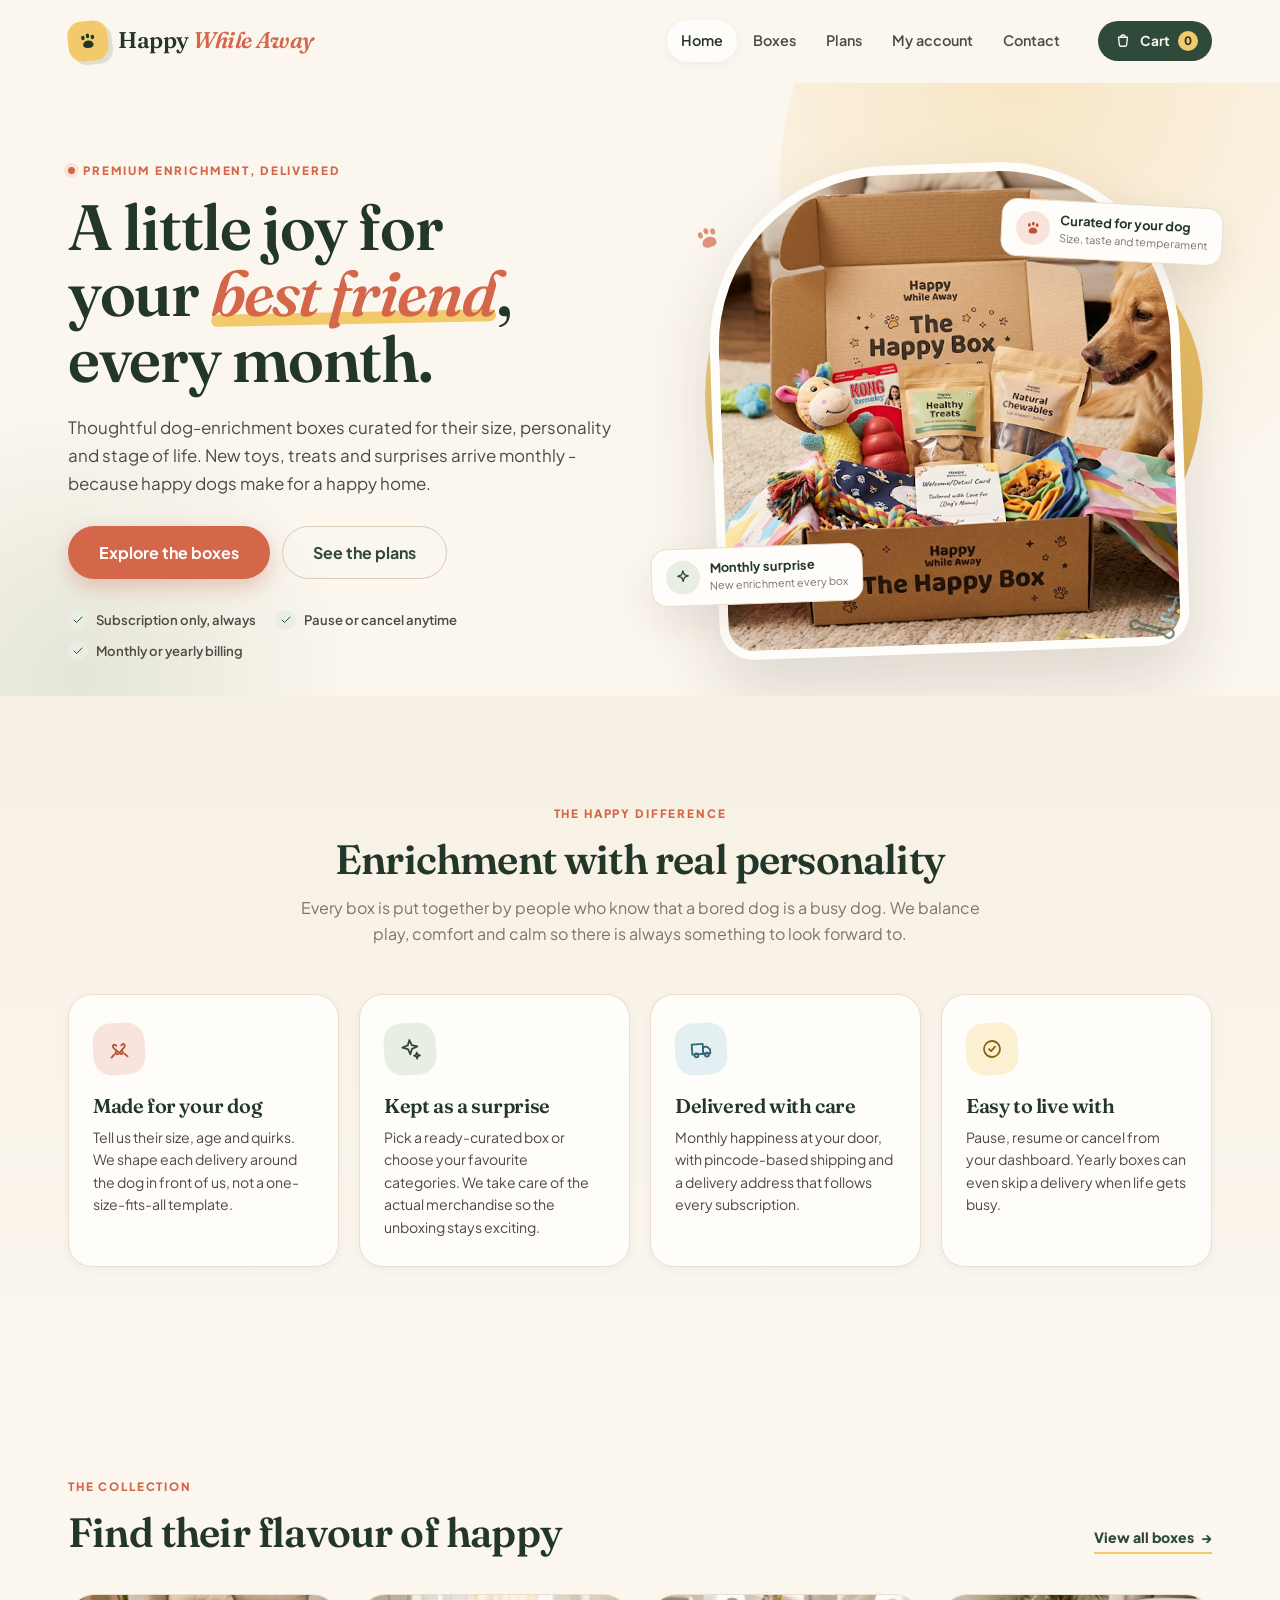
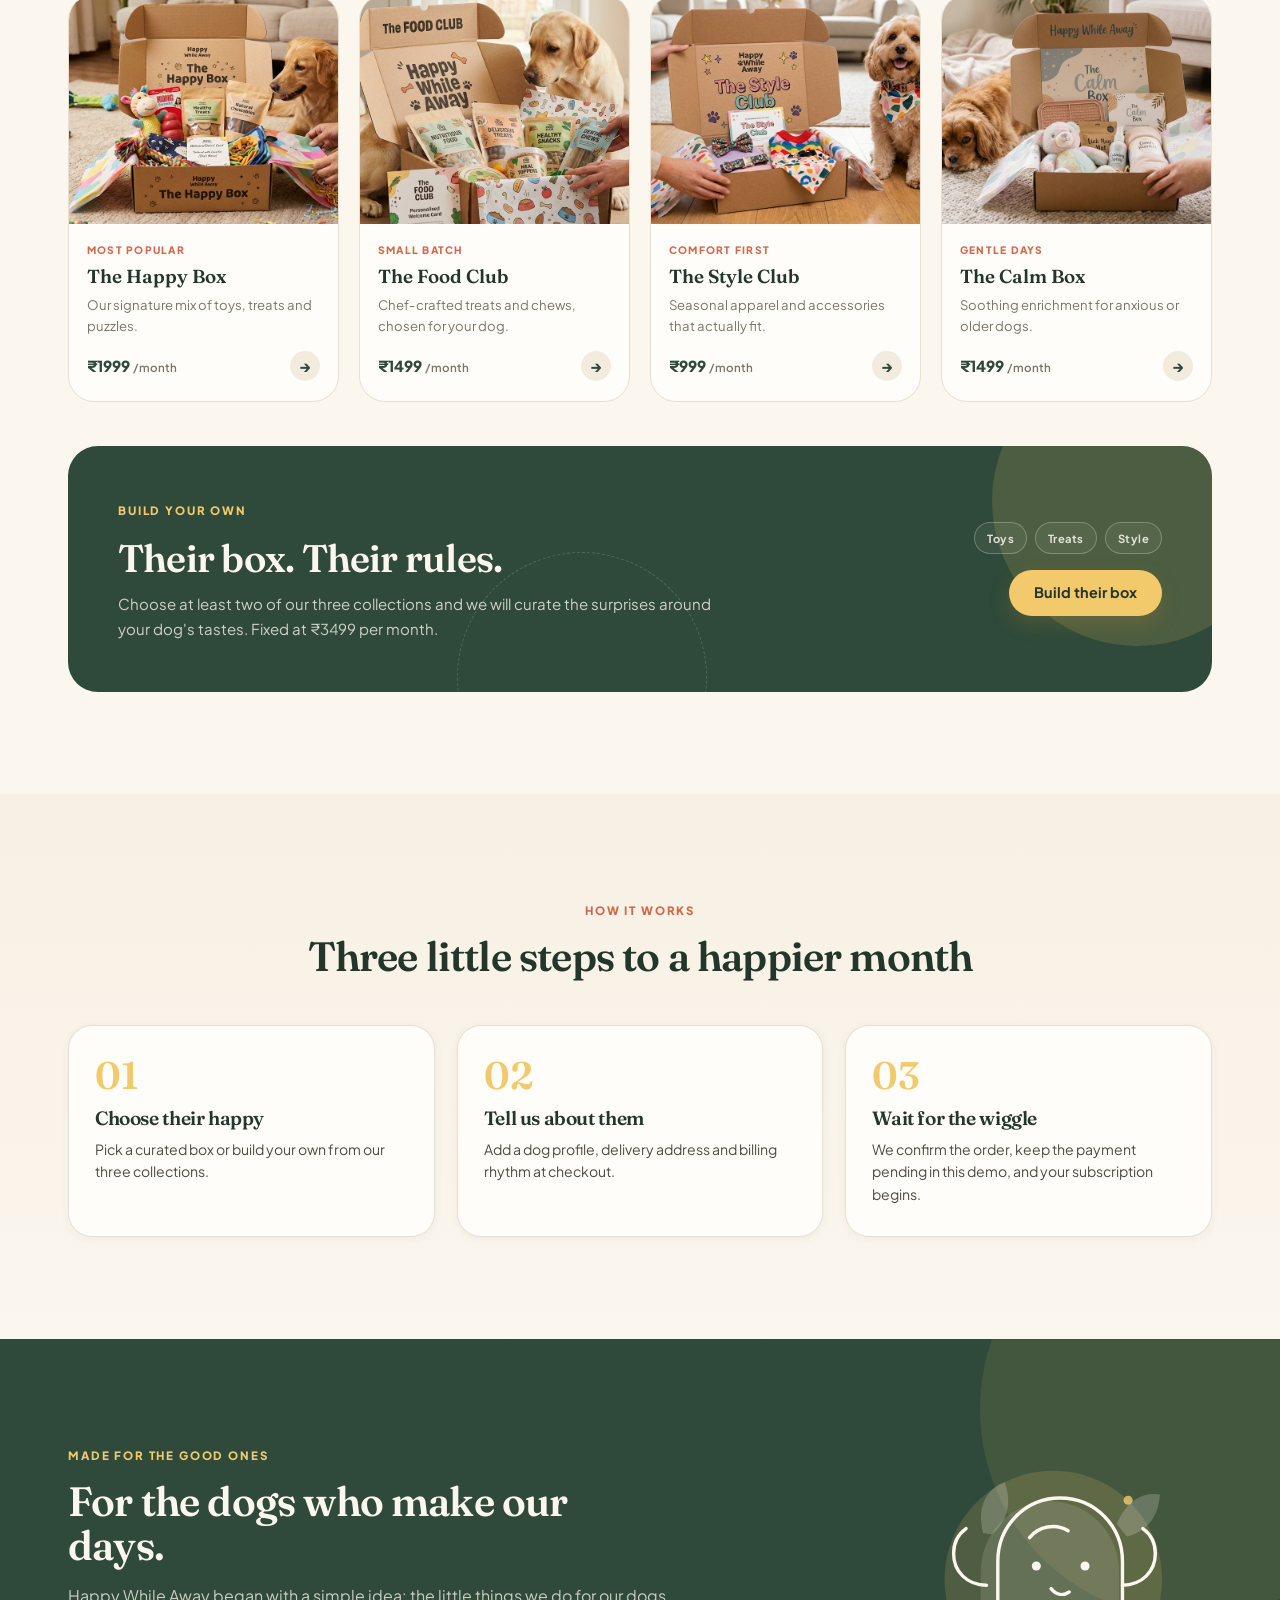
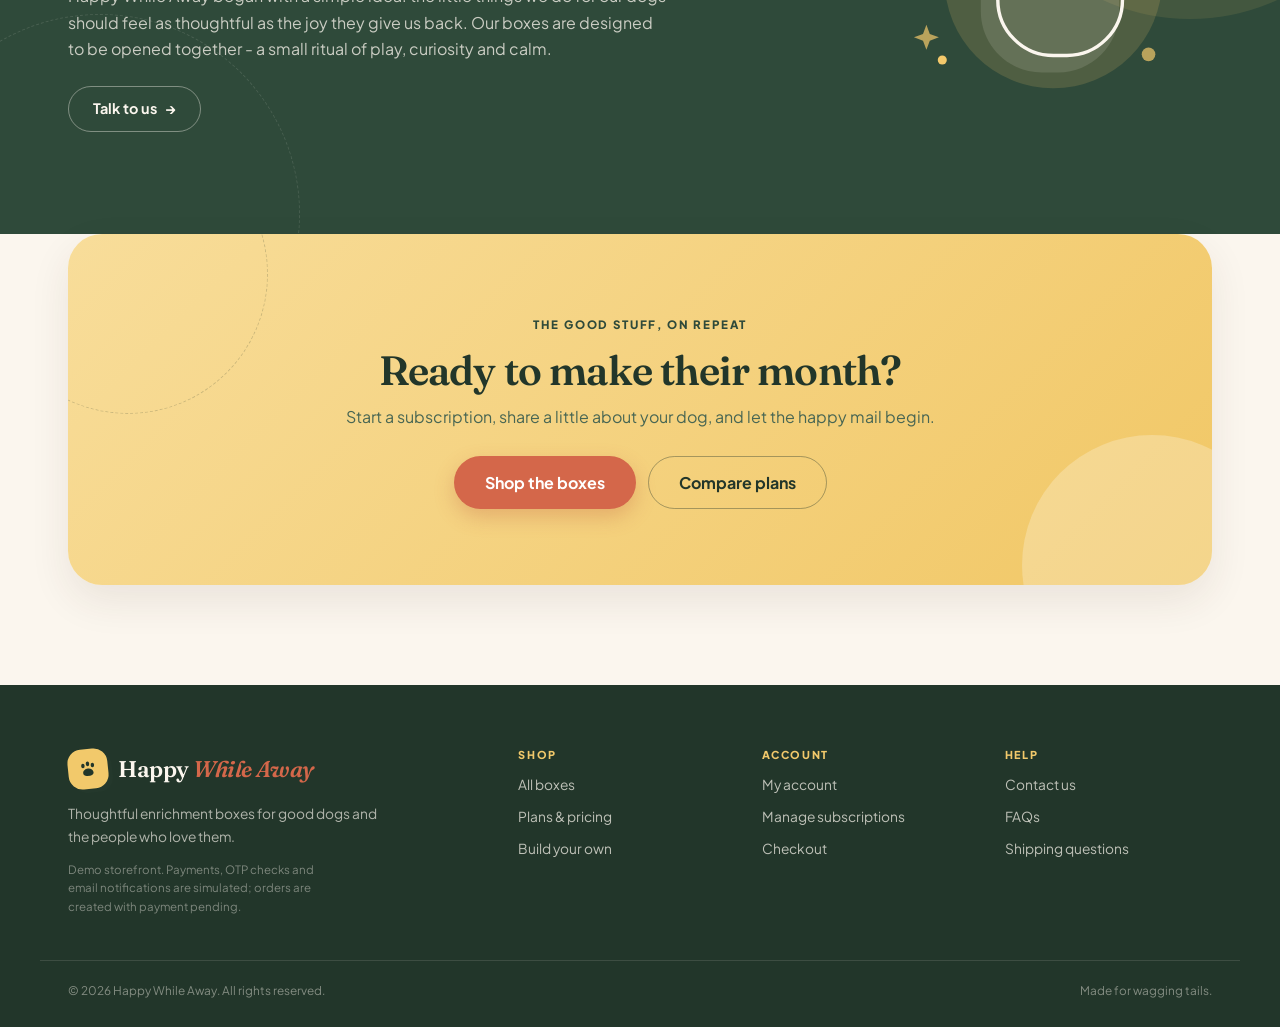
==== commit ca6beb30: "Remove demo storefront strip from homepage" ====
--- a/index.html
+++ b/index.html
@@ -56,7 +56,7 @@
         <div class="hero-visual">
           <div class="hero-shape" aria-hidden="true"></div>
           <figure class="hero-photo">
-            <img src="The%20Happy%20box.webp" alt="The Happy Box, a curated dog enrichment subscription box" width="640" height="640">
+            <img src="images/happy-box.webp" alt="The Happy Box, a curated dog enrichment subscription box" width="640" height="640">
           </figure>
           <div class="float-card float-card-top">
             <span class="float-icon" aria-hidden="true"><svg viewBox="0 0 24 24" fill="currentColor"><ellipse cx="6.8" cy="8.2" rx="1.9" ry="2.5"/><ellipse cx="12" cy="6.4" rx="1.9" ry="2.5"/><ellipse cx="17.2" cy="8.2" rx="1.9" ry="2.5"/><path d="M12 11.4c-3.1 0-5.7 2.1-5.7 4.7 0 2 1.8 3.4 4.2 3.4h3c2.4 0 4.2-1.4 4.2-3.4 0-2.6-2.6-4.7-5.7-4.7z"/></svg></span>
@@ -69,9 +69,6 @@
           <span class="hero-doodle hero-doodle-paw" aria-hidden="true"><svg viewBox="0 0 24 24" fill="currentColor"><ellipse cx="6.8" cy="8.2" rx="1.9" ry="2.5"/><ellipse cx="12" cy="6.4" rx="1.9" ry="2.5"/><ellipse cx="17.2" cy="8.2" rx="1.9" ry="2.5"/><path d="M12 11.4c-3.1 0-5.7 2.1-5.7 4.7 0 2 1.8 3.4 4.2 3.4h3c2.4 0 4.2-1.4 4.2-3.4 0-2.6-2.6-4.7-5.7-4.7z"/></svg></span>
           <span class="hero-doodle hero-doodle-bone" aria-hidden="true"><svg viewBox="0 0 48 24" fill="none" stroke="currentColor" stroke-width="2.2" stroke-linecap="round"><path d="M9 8a4 4 0 1 0 0 8c2 0 3-1 4-2h22c1 1 2 2 4 2a4 4 0 1 0 0-8c-2 0-3 1-4 2H13c-1-1-2-2-4-2z"/></svg></span>
         </div>
-      </div>
-      <div class="container">
-        <p class="demo-strip">Demo storefront: orders are created with payment pending. OTP checks and email notifications are simulated.</p>
       </div>
     </section>
 
@@ -118,7 +115,7 @@
         </div>
         <div class="home-box-grid">
           <a class="mini-box reveal" href="product.html?id=happy-box">
-            <span class="mini-box-media"><img src="The%20Happy%20box.webp" alt="The Happy Box" loading="lazy"></span>
+            <span class="mini-box-media"><img src="images/happy-box.webp" alt="The Happy Box" loading="lazy"></span>
             <span class="mini-box-body">
               <span class="mini-box-tag">Most popular</span>
               <strong>The Happy Box</strong>
@@ -127,7 +124,7 @@
             </span>
           </a>
           <a class="mini-box reveal" href="product.html?id=food-club">
-            <span class="mini-box-media"><img src="the%20food%20club.webp" alt="The Food Club" loading="lazy"></span>
+            <span class="mini-box-media"><img src="images/food-club.webp" alt="The Food Club" loading="lazy"></span>
             <span class="mini-box-body">
               <span class="mini-box-tag">Small batch</span>
               <strong>The Food Club</strong>
@@ -136,7 +133,7 @@
             </span>
           </a>
           <a class="mini-box reveal" href="product.html?id=style-club">
-            <span class="mini-box-media"><img src="The%20style%20club.webp" alt="The Style Club" loading="lazy"></span>
+            <span class="mini-box-media"><img src="images/style-club.webp" alt="The Style Club" loading="lazy"></span>
             <span class="mini-box-body">
               <span class="mini-box-tag">Comfort first</span>
               <strong>The Style Club</strong>
@@ -145,7 +142,7 @@
             </span>
           </a>
           <a class="mini-box reveal" href="product.html?id=calm-box">
-            <span class="mini-box-media"><img src="the%20calm%20box.webp" alt="The Calm Box" loading="lazy"></span>
+            <span class="mini-box-media"><img src="images/calm-box.webp" alt="The Calm Box" loading="lazy"></span>
             <span class="mini-box-body">
               <span class="mini-box-tag">Gentle days</span>
               <strong>The Calm Box</strong>
--- a/css/style.css
+++ b/css/style.css
@@ -1413,4 +1413,32 @@
     transition-duration: 0.001ms !important;
   }
   .has-js .reveal { opacity: 1; transform: none; }
-}+}.detail-back-link { display: inline-flex; align-items: center; gap: 6px; margin-bottom: 4px; font-size: 0.78rem; font-weight: 700; color: var(--forest); text-decoration: none; }
+.detail-back-link:hover { color: var(--coral); }
+.detail-gallery { position: relative; }
+.detail-gallery-stage { position: relative; overflow: hidden; aspect-ratio: 1 / 1.02; border-radius: 24px; background: var(--paper); }
+.detail-gallery-image { width: 100%; height: 100%; object-fit: cover; transform-origin: center; transition: transform 0.45s ease, opacity 0.25s ease; }
+.detail-gallery-nav { position: absolute; top: 50%; z-index: 3; width: 42px; height: 42px; border: 0; border-radius: 999px; background: rgba(255, 253, 249, 0.9); color: var(--forest-dark); font-size: 1.7rem; line-height: 1; cursor: pointer; transform: translateY(-50%); box-shadow: var(--shadow-s); }
+.detail-gallery-nav:hover { background: var(--paper); }
+.detail-gallery-prev { left: 14px; }
+.detail-gallery-next { right: 14px; }
+.detail-gallery-count { position: absolute; right: 16px; bottom: 16px; z-index: 3; padding: 6px 10px; border-radius: 999px; background: rgba(34, 54, 42, 0.72); color: var(--cream); font-size: 0.72rem; font-weight: 700; }
+.detail-gallery-thumbs { display: grid; grid-template-columns: repeat(3, 1fr); gap: 10px; margin-top: 12px; }
+.detail-gallery-thumb { padding: 0; border: 2px solid transparent; border-radius: 14px; overflow: hidden; background: var(--paper); cursor: pointer; aspect-ratio: 4 / 3; }
+.detail-gallery-thumb img { width: 100%; height: 100%; object-fit: cover; transform-origin: center; }
+.detail-gallery-thumb.active { border-color: var(--forest); }
+.detail-content-block { padding: 14px 16px; border: 1px solid var(--line); border-radius: 18px; background: var(--paper); }
+.detail-content-block h3 { margin-bottom: 8px; font-size: 0.95rem; color: var(--forest-dark); }
+.plan-card { cursor: pointer; }
+.plan-card-link { position: absolute; inset: 0; z-index: 1; }
+.plan-card-link:focus-visible { outline: 3px solid var(--coral); outline-offset: 4px; border-radius: 26px; }
+.plan-media, .plan-body, .plan-badge { position: relative; z-index: 2; }
+.plan-actions { position: relative; z-index: 3; }
+.plan-actions .btn, .plan-actions .text-link { position: relative; z-index: 3; }
+@media (max-width: 560px) {
+  .detail-gallery-thumbs { grid-template-columns: repeat(3, 1fr); }
+  .detail-gallery-nav { width: 36px; height: 36px; font-size: 1.4rem; }
+}
+.cat-icon { display: grid; place-items: center; flex-shrink: 0; width: 34px; height: 34px; border-radius: 12px; background: var(--cream-deep); color: var(--forest); }
+.cat-icon svg { width: 18px; height: 18px; }
+.category .cat-icon { margin-bottom: 4px; }
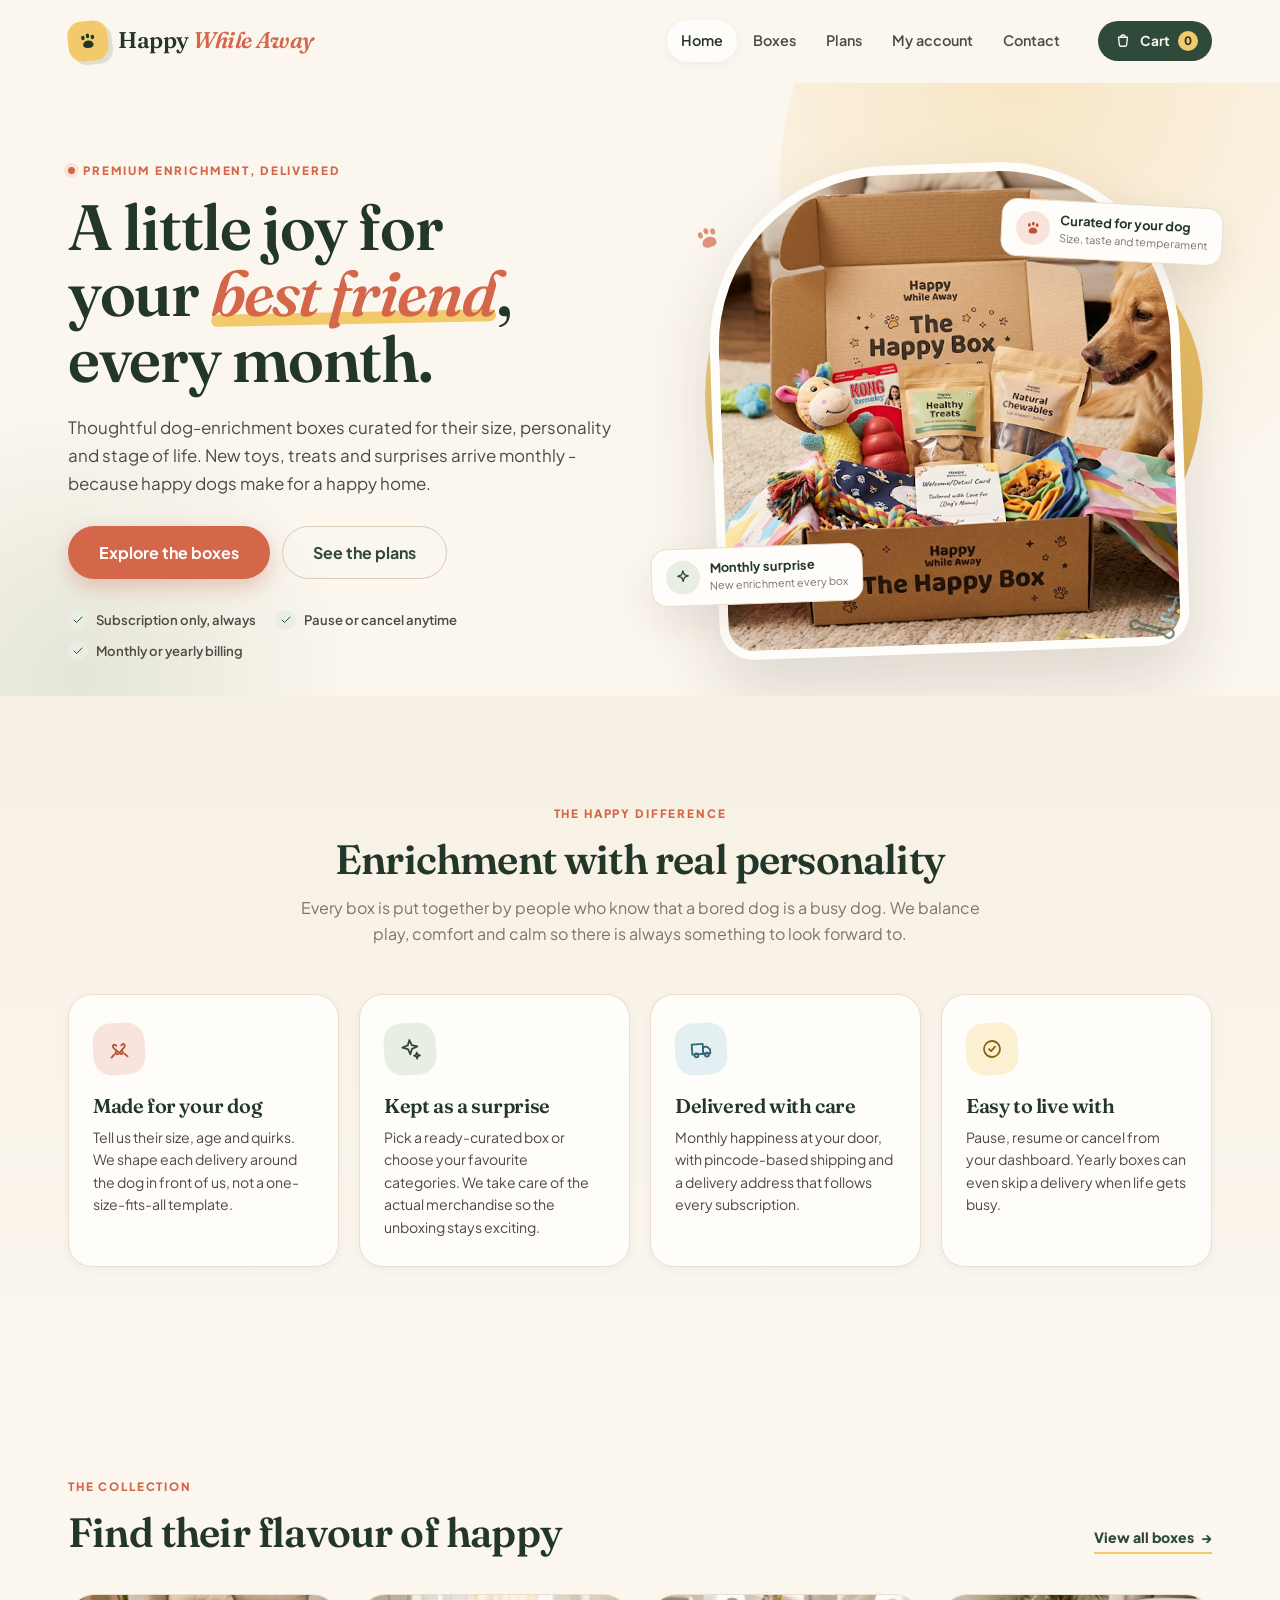
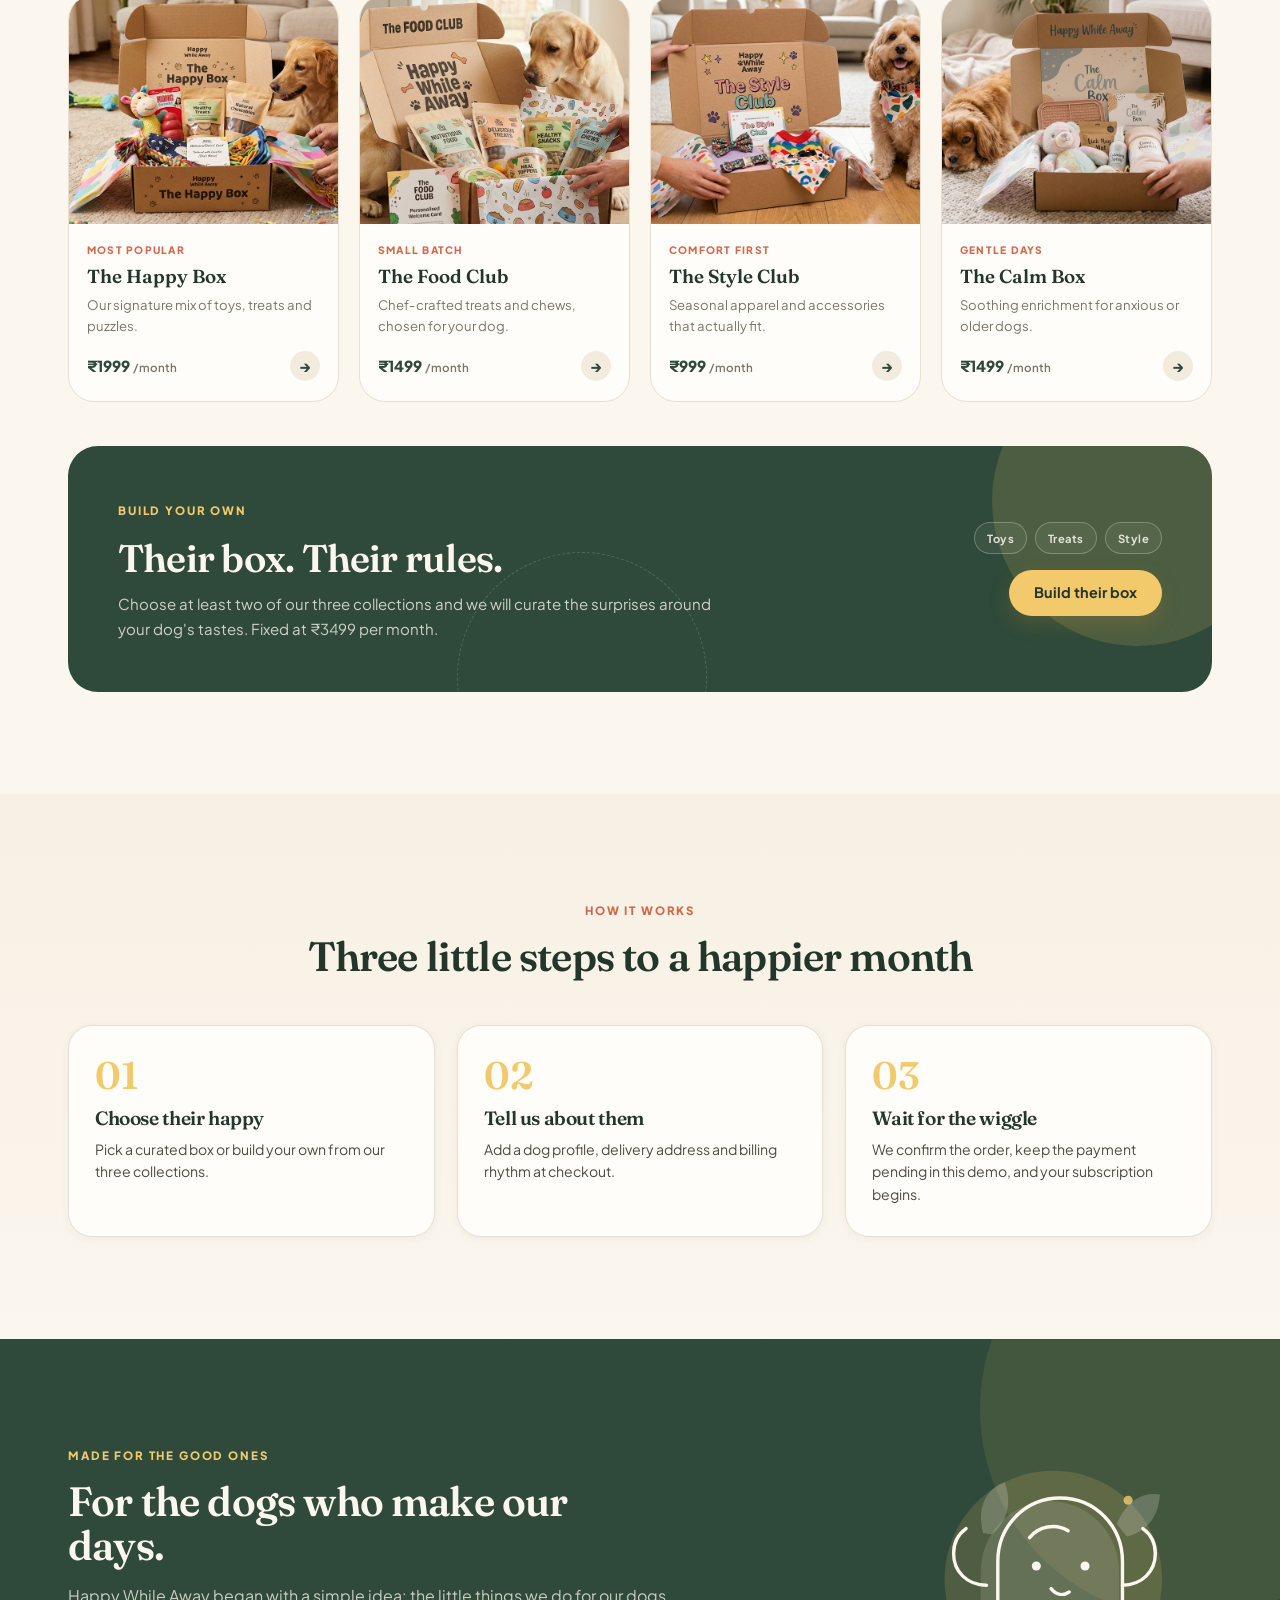
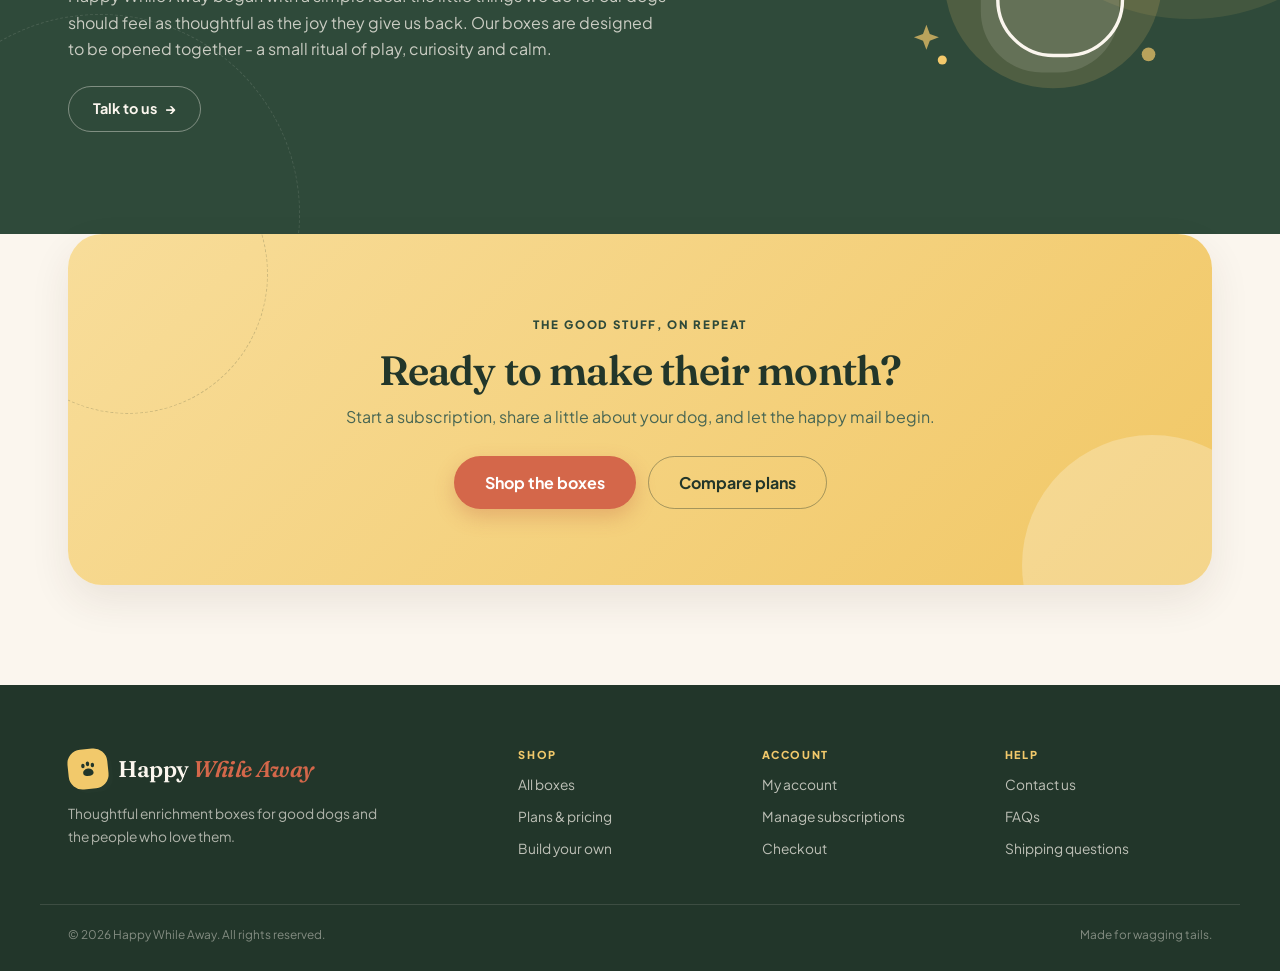
==== commit 2c0c58e7: "Remove demo storefront footer note from homepage" ====
--- a/index.html
+++ b/index.html
@@ -242,7 +242,6 @@
           <span class="brand-text">Happy <em>While Away</em></span>
         </a>
         <p>Thoughtful enrichment boxes for good dogs and the people who love them.</p>
-        <p class="footer-note">Demo storefront. Payments, OTP checks and email notifications are simulated; orders are created with payment pending.</p>
       </div>
       <div class="footer-col">
         <h4>Shop</h4>
